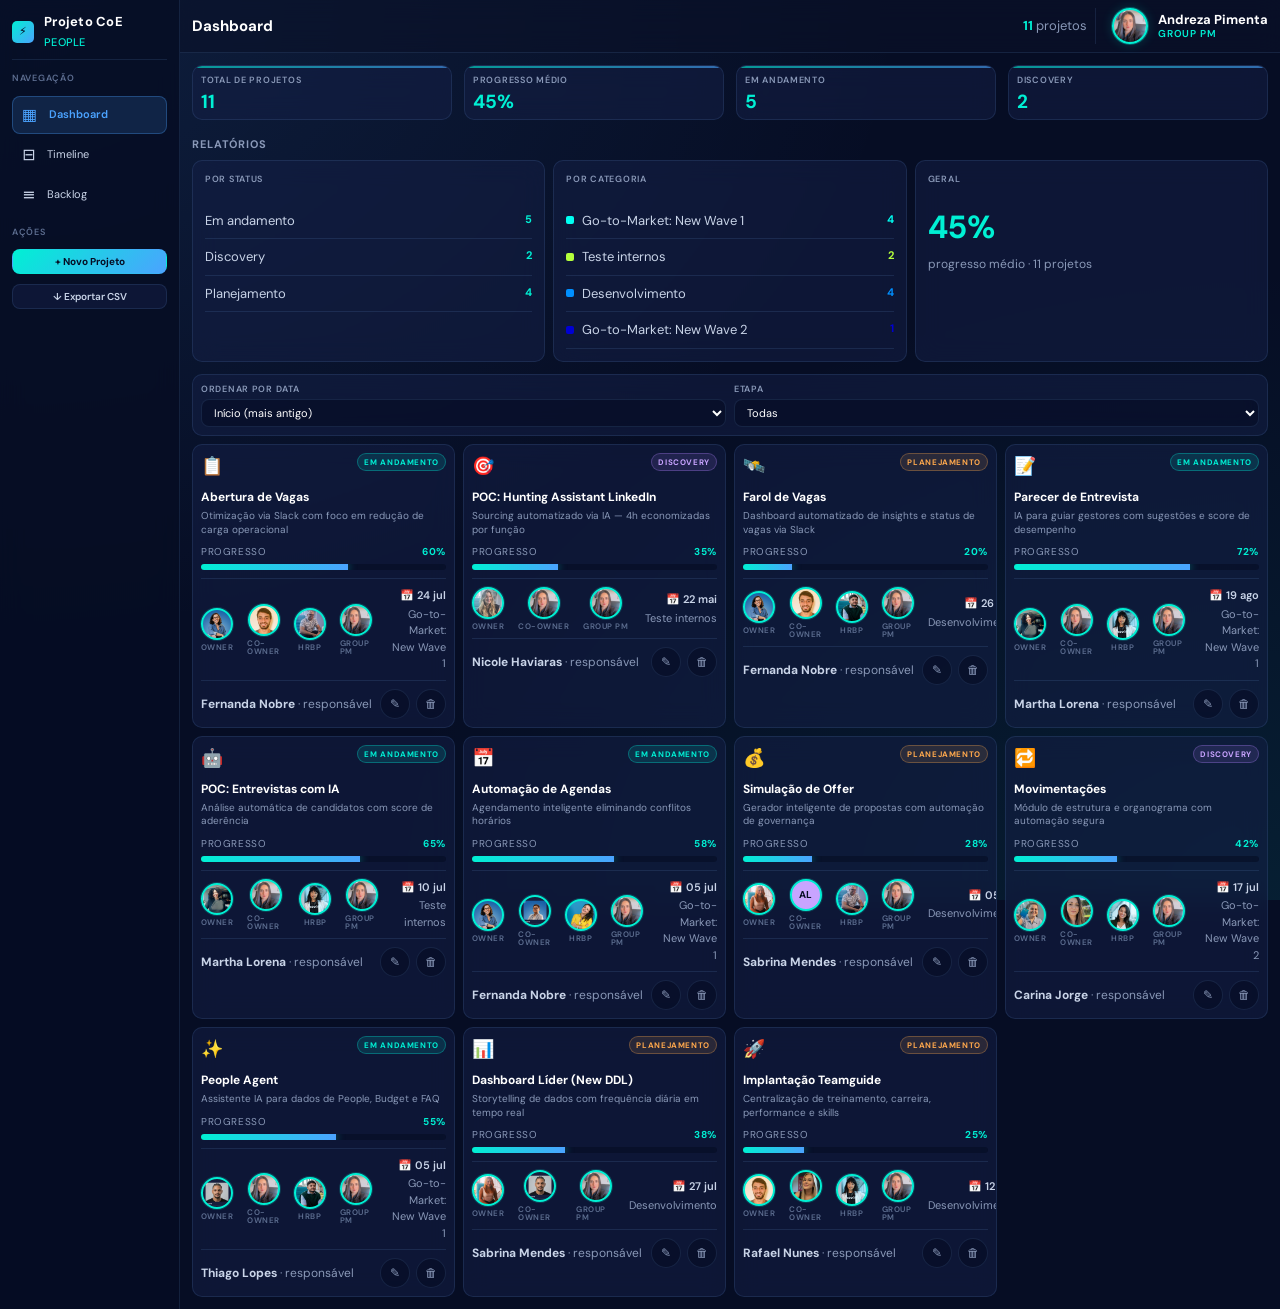
==== index.html @ 132a1202 "dados Atualização fotos" ====
<!doctype html>
<html lang="pt-BR">
<head>
<meta charset="utf-8" />
<meta name="viewport" content="width=device-width, initial-scale=1.0" />
<title>Projeto CoE People — Gestão de Projetos</title>
<style>
@import url('https://fonts.googleapis.com/css2?family=DM+Sans:wght@400;500;600;700&display=swap');

:root {
  --bg-deep: #060d24;
  --bg-1: #0a1129;
  --bg-2: #0e1738;
  --card-bg: rgba(20, 32, 70, 0.55);
  --card-bg-strong: rgba(28, 42, 84, 0.75);
  --card-border: rgba(120, 180, 255, 0.12);
  --card-border-hover: rgba(0, 240, 220, 0.4);
  --ink-1: #ffffff;
  --ink-2: #c9d4e8;
  --ink-3: #8a99b8;
  --ink-4: #5d6e90;
  --neon-cyan: #00f0d4;
  --neon-cyan-soft: rgba(0, 240, 220, 0.15);
  --neon-blue: #4ba3ff;
  --neon-blue-soft: rgba(75, 163, 255, 0.15);
  --neon-lime: #b4ff3c;
  --neon-pink: #ff5fa0;
  --neon-orange: #ffa94d;
  --space-4: 8px;
  --space-6: 12px;
  --space-8: 16px;
  --r-lg: 10px;
  --r-md: 8px;
}

* { box-sizing: border-box; }
html, body { margin: 0; padding: 0; height: 100%; }

body {
  font-family: 'DM Sans', system-ui, sans-serif;
  font-size: 11px;
  line-height: 1.5;
  color: var(--ink-1);
  background:
    radial-gradient(ellipse at top left, rgba(75, 163, 255, 0.12), transparent 50%),
    radial-gradient(ellipse at bottom right, rgba(0, 240, 220, 0.08), transparent 50%),
    var(--bg-deep);
  background-attachment: fixed;
  min-height: 100vh;
}

.layout {
  display: flex;
  min-height: 100vh;
}

/* ===== SIDEBAR ===== */
.sidebar {
  width: 180px;
  background: rgba(6, 13, 36, 0.85);
  backdrop-filter: blur(12px);
  border-right: 1px solid var(--card-border);
  padding: var(--space-6);
  flex-shrink: 0;
  display: flex;
  flex-direction: column;
  gap: var(--space-6);
}

.sidebar-logo {
  font-size: 13px;
  font-weight: 700;
  color: var(--ink-1);
  letter-spacing: 0.02em;
  padding-bottom: var(--space-4);
  border-bottom: 1px solid var(--card-border);
  display: flex;
  align-items: center;
  gap: 10px;
}

.sidebar-logo-icon {
  width: 22px;
  height: 22px;
  background: linear-gradient(135deg, var(--neon-cyan), var(--neon-blue));
  border-radius: 5px;
  display: flex;
  align-items: center;
  justify-content: center;
  font-size: 11px;
  color: var(--bg-deep);
}

.sidebar-section { display: flex; flex-direction: column; gap: 2px; }

.sidebar-title {
  font-size: 9px;
  font-weight: 600;
  text-transform: uppercase;
  color: var(--ink-4);
  margin-bottom: 8px;
  letter-spacing: 0.08em;
}

.sidebar-item {
  padding: 6px 9px;
  border-radius: var(--r-md);
  cursor: pointer;
  font-size: 11px;
  color: var(--ink-2);
  display: flex;
  align-items: center;
  gap: 12px;
  transition: all 0.2s ease;
  border: 1px solid transparent;
}

.sidebar-item:hover {
  background: var(--neon-blue-soft);
  color: var(--neon-blue);
}

.sidebar-item.active {
  background: var(--neon-blue-soft);
  color: var(--neon-blue);
  border-color: rgba(75, 163, 255, 0.3);
  font-weight: 600;
}

.sidebar-icon { font-size: 16px; }

/* ===== MAIN AREA ===== */
.main-area {
  flex: 1;
  display: flex;
  flex-direction: column;
  overflow: hidden;
  min-width: 0;
}

.header {
  padding: var(--space-4) var(--space-6);
  border-bottom: 1px solid var(--card-border);
  background: rgba(10, 17, 41, 0.6);
  backdrop-filter: blur(12px);
  display: flex;
  justify-content: space-between;
  align-items: center;
}

.header h1 {
  margin: 0;
  font-size: 15px;
  color: var(--ink-1);
  font-weight: 700;
}

.header-right {
  display: flex;
  align-items: center;
  gap: var(--space-4);
  color: var(--ink-3);
  font-size: 13px;
}

.content-area {
  flex: 1;
  overflow-y: auto;
  padding: var(--space-6);
}

/* ===== BUTTONS ===== */
.btn {
  padding: 5px 10px;
  border: 1px solid transparent;
  border-radius: var(--r-md);
  font-weight: 600;
  font-size: 10px;
  font-family: inherit;
  cursor: pointer;
  transition: all 0.2s ease;
  display: inline-flex;
  align-items: center;
  gap: 6px;
}

.btn-primary {
  background: linear-gradient(135deg, var(--neon-cyan), var(--neon-blue));
  color: var(--bg-deep);
  font-weight: 700;
}

.btn-primary:hover {
  box-shadow: 0 0 20px rgba(0, 240, 220, 0.4);
  transform: translateY(-1px);
}

.btn-secondary {
  background: var(--card-bg);
  color: var(--ink-2);
  border-color: var(--card-border);
}

.btn-secondary:hover {
  background: var(--card-bg-strong);
  color: var(--ink-1);
  border-color: var(--neon-cyan);
}

/* ===== CARDS ===== */
.card {
  background: var(--card-bg);
  border: 1px solid var(--card-border);
  border-radius: var(--r-lg);
  padding: var(--space-6);
  backdrop-filter: blur(12px);
  transition: all 0.2s ease;
}

.card:hover {
  border-color: var(--card-border-hover);
  background: var(--card-bg-strong);
}

/* ===== STATS ===== */
.stats {
  display: grid;
  grid-template-columns: repeat(auto-fit, minmax(200px, 1fr));
  gap: var(--space-6);
  margin-bottom: var(--space-8);
}

.stat-card {
  background: var(--card-bg);
  border: 1px solid var(--card-border);
  border-radius: var(--r-lg);
  padding: var(--space-4);
  backdrop-filter: blur(12px);
  position: relative;
  overflow: hidden;
}

.stat-card::before {
  content: '';
  position: absolute;
  top: 0; left: 0; right: 0;
  height: 2px;
  background: linear-gradient(90deg, var(--neon-cyan), var(--neon-blue));
  opacity: 0.6;
}

.stat-label {
  font-size: 9px;
  color: var(--ink-3);
  margin-bottom: 4px;
  text-transform: uppercase;
  letter-spacing: 0.08em;
  font-weight: 600;
}

.stat-value {
  font-size: 19px;
  font-weight: 700;
  color: var(--neon-cyan);
  line-height: 1;
}

/* ===== FILTERS ===== */
.filters {
  display: grid;
  grid-template-columns: 1fr 1fr;
  gap: var(--space-4);
  margin-bottom: var(--space-4);
  background: var(--card-bg);
  border: 1px solid var(--card-border);
  border-radius: var(--r-lg);
  padding: var(--space-4);
  backdrop-filter: blur(12px);
}

.filter-group label {
  display: block;
  font-size: 9px;
  font-weight: 600;
  color: var(--ink-3);
  margin-bottom: 3px;
  text-transform: uppercase;
  letter-spacing: 0.08em;
}

.filter-group input,
.filter-group select {
  width: 100%;
  padding: 5px 8px;
  background: rgba(6, 13, 36, 0.6);
  border: 1px solid var(--card-border);
  border-radius: var(--r-md);
  font-size: 11px;
  font-family: inherit;
  color: var(--ink-1);
}

.filter-group input::placeholder { color: var(--ink-4); }

.filter-group input:focus,
.filter-group select:focus {
  outline: none;
  border-color: var(--neon-cyan);
  box-shadow: 0 0 0 3px rgba(0, 240, 220, 0.15);
}

.filter-group select option { background: var(--bg-1); color: var(--ink-1); }

/* ===== PROJECTS GRID ===== */
.projects-container {
  display: grid;
  grid-template-columns: repeat(auto-fill, minmax(240px, 1fr));
  gap: var(--space-4);
}

.project-card {
  background: var(--card-bg);
  border: 1px solid var(--card-border);
  border-radius: var(--r-lg);
  padding: var(--space-4);
  backdrop-filter: blur(12px);
  transition: all 0.2s ease;
  cursor: pointer;
  position: relative;
  overflow: hidden;
}

.project-card:hover {
  border-color: var(--card-border-hover);
  background: var(--card-bg-strong);
  transform: translateY(-2px);
  box-shadow: 0 12px 32px rgba(0, 240, 220, 0.12);
}

.project-header {
  display: flex;
  justify-content: space-between;
  align-items: flex-start;
  margin-bottom: var(--space-4);
}

.project-icon { font-size: 18px; }

.project-status {
  display: inline-block;
  padding: 2px 6px;
  border-radius: 999px;
  font-size: 8px;
  font-weight: 700;
  text-transform: uppercase;
  letter-spacing: 0.08em;
  border: 1px solid transparent;
}

.project-status.progress { background: rgba(0, 240, 220, 0.12); color: var(--neon-cyan); border-color: rgba(0, 240, 220, 0.3); }
.project-status.discovery { background: rgba(180, 130, 255, 0.12); color: #c8a4ff; border-color: rgba(180, 130, 255, 0.3); }
.project-status.planning { background: rgba(255, 169, 77, 0.12); color: var(--neon-orange); border-color: rgba(255, 169, 77, 0.3); }

.project-title {
  font-size: 12px;
  font-weight: 700;
  color: var(--ink-1);
  margin: 0 0 3px 0;
}

.project-subtitle {
  font-size: 10px;
  color: var(--ink-3);
  margin: 0 0 var(--space-4) 0;
  line-height: 1.35;
}

.progress-section { margin: var(--space-4) 0; }

.progress-header {
  display: flex;
  justify-content: space-between;
  font-size: 10px;
  margin-bottom: 5px;
  color: var(--ink-3);
  text-transform: uppercase;
  letter-spacing: 0.06em;
}

.progress-header strong { color: var(--neon-cyan); font-weight: 700; }

.progress-bar {
  height: 6px;
  background: rgba(6, 13, 36, 0.6);
  border-radius: 3px;
  overflow: hidden;
}

.progress-fill {
  height: 100%;
  background: linear-gradient(90deg, var(--neon-cyan), var(--neon-blue));
  transition: width 0.3s ease;
  box-shadow: 0 0 8px rgba(0, 240, 220, 0.5);
}

.project-footer {
  display: flex;
  justify-content: space-between;
  align-items: center;
  padding-top: var(--space-4);
  border-top: 1px solid var(--card-border);
  margin-top: var(--space-4);
}

.project-owner { display: flex; align-items: center; gap: 10px; }

.avatar {
  width: 36px;
  height: 36px;
  border-radius: 50%;
  display: flex;
  align-items: center;
  justify-content: center;
  font-size: 11px;
  font-weight: 700;
  color: white;
  border: 2px solid rgba(255, 255, 255, 0.15);
  flex-shrink: 0;
}
.avatar-photo {
  border: 2px solid var(--neon-cyan);
  box-shadow: 0 0 0 1px rgba(0, 240, 220, 0.3), 0 0 12px rgba(0, 240, 220, 0.2);
}

.owner-info { font-size: 12px; }
.owner-name { font-weight: 600; color: var(--ink-2); }
.owner-due { font-size: 11px; color: var(--ink-4); margin-top: 1px; }

.project-actions { display: flex; gap: 6px; }

.action-btn {
  width: 30px; height: 30px;
  border: 1px solid var(--card-border);
  border-radius: 50%;
  background: rgba(6, 13, 36, 0.6);
  color: var(--ink-3);
  cursor: pointer;
  font-size: 12px;
  transition: all 0.2s ease;
  display: inline-flex;
  align-items: center;
  justify-content: center;
}

.action-btn:hover {
  border-color: var(--neon-cyan);
  color: var(--neon-cyan);
}

/* ===== MODAL ===== */
.modal {
  display: none;
  position: fixed;
  inset: 0;
  background: rgba(0, 0, 0, 0.7);
  backdrop-filter: blur(4px);
  z-index: 1000;
  align-items: center;
  justify-content: center;
}

.modal.active { display: flex; }

.modal-content {
  background: var(--bg-1);
  border: 1px solid var(--card-border);
  border-radius: var(--r-lg);
  padding: var(--space-8);
  max-width: 500px;
  width: 90%;
  max-height: 80vh;
  overflow-y: auto;
  position: relative;
  box-shadow: 0 30px 60px rgba(0, 0, 0, 0.6), 0 0 0 1px rgba(0, 240, 220, 0.1);
}

.modal-header {
  font-size: 20px;
  font-weight: 700;
  margin-bottom: var(--space-6);
  color: var(--ink-1);
}

.modal-close {
  position: absolute;
  top: var(--space-6);
  right: var(--space-6);
  width: 32px; height: 32px;
  border: 1px solid var(--card-border);
  background: rgba(6, 13, 36, 0.6);
  color: var(--ink-3);
  border-radius: 50%;
  cursor: pointer;
  font-size: 14px;
}

.modal-close:hover { color: var(--neon-cyan); border-color: var(--neon-cyan); }

.form-group { margin-bottom: var(--space-4); }

.form-group label {
  display: block;
  font-size: 11px;
  font-weight: 600;
  color: var(--ink-3);
  margin-bottom: 6px;
  text-transform: uppercase;
  letter-spacing: 0.08em;
}

.form-group input,
.form-group textarea,
.form-group select {
  width: 100%;
  padding: 10px 12px;
  background: rgba(6, 13, 36, 0.6);
  border: 1px solid var(--card-border);
  border-radius: var(--r-md);
  font-size: 14px;
  font-family: inherit;
  color: var(--ink-1);
}

.form-group textarea { resize: vertical; min-height: 90px; }
.form-group select option { background: var(--bg-1); }

.modal-footer {
  display: flex;
  gap: var(--space-4);
  margin-top: var(--space-6);
  justify-content: flex-end;
}

/* ===== BACKLOG ===== */
.backlog-list {
  background: var(--card-bg);
  border: 1px solid var(--card-border);
  border-radius: var(--r-lg);
  backdrop-filter: blur(12px);
  overflow: hidden;
}

.backlog-row {
  display: grid;
  grid-template-columns: 1fr 120px;
  gap: var(--space-4);
  align-items: center;
  padding: var(--space-4) var(--space-6);
  border-bottom: 1px solid var(--card-border);
  transition: background 0.2s ease;
}

.backlog-row:last-child { border-bottom: none; }
.backlog-row:hover { background: rgba(75, 163, 255, 0.06); }

.backlog-title { font-weight: 600; color: var(--ink-1); margin-bottom: 2px; }
.backlog-project { font-size: 12px; color: var(--ink-3); }

.priority-badge {
  padding: 4px 10px;
  border-radius: 999px;
  font-size: 10px;
  font-weight: 700;
  text-transform: uppercase;
  letter-spacing: 0.06em;
  text-align: center;
  border: 1px solid transparent;
}

.priority-high { background: rgba(255, 95, 160, 0.12); color: var(--neon-pink); border-color: rgba(255, 95, 160, 0.3); }
.priority-medium { background: rgba(255, 169, 77, 0.12); color: var(--neon-orange); border-color: rgba(255, 169, 77, 0.3); }
.priority-low { background: rgba(140, 160, 200, 0.12); color: var(--ink-3); border-color: rgba(140, 160, 200, 0.3); }

/* ===== TIMELINE ===== */
.timeline-container {
  background: var(--card-bg);
  border: 1px solid var(--card-border);
  border-radius: var(--r-lg);
  padding: var(--space-8) var(--space-6);
  backdrop-filter: blur(12px);
  overflow-x: auto;
}

@media (max-width: 1024px) {
  .sidebar { width: 220px; }
  .filters { grid-template-columns: 1fr; }
}

/* Scrollbar */
::-webkit-scrollbar { width: 10px; height: 10px; }
::-webkit-scrollbar-track { background: var(--bg-deep); }
::-webkit-scrollbar-thumb { background: var(--card-border); border-radius: 6px; }
::-webkit-scrollbar-thumb:hover { background: rgba(0, 240, 220, 0.3); }
</style>
</head>
<body>
<div class="layout">
  <!-- SIDEBAR -->
  <div class="sidebar">
    <div class="sidebar-logo">
      <div class="sidebar-logo-icon">⚡</div>
      <div>Projeto CoE<br><span style="font-size: 11px; color: var(--neon-cyan); font-weight: 500;">PEOPLE</span></div>
    </div>

    <div class="sidebar-section">
      <div class="sidebar-title">Navegação</div>
      <div class="sidebar-item active" data-tab="projetos"><span class="sidebar-icon">▦</span> Dashboard</div>
      <div class="sidebar-item" data-tab="timeline"><span class="sidebar-icon">⊟</span> Timeline</div>
      <div class="sidebar-item" data-tab="backlog"><span class="sidebar-icon">≡</span> Backlog</div>
    </div>

    <div class="sidebar-section">
      <div class="sidebar-title">Ações</div>
      <button class="btn btn-primary" style="width: 100%; justify-content: center; margin-bottom: 8px;" onclick="openNewProjectModal()">+ Novo Projeto</button>
      <button class="btn btn-secondary" style="width: 100%; justify-content: center;" onclick="exportCSV()">↓ Exportar CSV</button>
    </div>
  </div>

  <!-- MAIN -->
  <div class="main-area">
    <div class="header">
      <h1 id="page-title">Dashboard</h1>
      <div class="header-right">
        <span><strong id="project-count" style="color: var(--neon-cyan);">0</strong> projetos</span>
        <div style="display: flex; align-items: center; gap: 10px; padding-left: 16px; border-left: 1px solid var(--card-border);">
          <div class="avatar avatar-photo" style="background-image: url('assets/team/andreza_pimenta.png'); background-size: cover; background-position: center;" title="Andreza Pimenta"></div>
          <div style="line-height: 1.2;">
            <div style="font-size: 13px; font-weight: 700; color: var(--ink-1);">Andreza Pimenta</div>
            <div style="font-size: 10px; color: var(--neon-cyan); text-transform: uppercase; letter-spacing: 0.08em; font-weight: 600;">Group PM</div>
          </div>
        </div>
      </div>
    </div>

    <div class="content-area">
      <!-- DASHBOARD -->
      <div id="tab-projetos" class="tab-content">
        <div class="stats" id="stats-container"></div>

        <div style="margin-bottom: var(--space-6);">
          <div style="font-size: 11px; color: var(--ink-3); text-transform: uppercase; letter-spacing: 0.08em; font-weight: 700; margin-bottom: 8px;">Relatórios</div>
          <div id="reports-grid" style="display: grid; grid-template-columns: repeat(auto-fit, minmax(220px, 1fr)); gap: var(--space-4);"></div>
        </div>

        <div class="filters">
          <div class="filter-group">
            <label>Ordenar por data</label>
            <select id="filter-date">
              <option value="start-asc">Início (mais antigo)</option>
              <option value="start-desc">Início (mais recente)</option>
              <option value="end-asc">Fim (mais antigo)</option>
              <option value="end-desc">Fim (mais recente)</option>
            </select>
          </div>
          <div class="filter-group">
            <label>Etapa</label>
            <select id="filter-status">
              <option value="">Todas</option>
              <option value="Desenvolvimento">Desenvolvimento</option>
              <option value="Teste internos">Teste internos</option>
              <option value="Go-to-Market: New Wave 1">Go-to-Market: New Wave 1</option>
              <option value="Go-to-Market: New Wave 2">Go-to-Market: New Wave 2</option>
            </select>
          </div>
        </div>

        <div class="projects-container" id="projects-grid"></div>
      </div>

      <!-- TIMELINE -->
      <div id="tab-timeline" class="tab-content" style="display: none;">
        <div style="display: flex; gap: var(--space-4); margin-bottom: var(--space-4); flex-wrap: wrap; align-items: end;">
          <div class="filter-group" style="min-width: 200px;">
            <label>Etapa</label>
            <select id="timeline-filter-stage">
              <option value="">Todas</option>
              <option value="Desenvolvimento">Desenvolvimento</option>
              <option value="Teste internos">Teste internos</option>
              <option value="Go-to-Market: New Wave 1">Go-to-Market: New Wave 1</option>
              <option value="Go-to-Market: New Wave 2">Go-to-Market: New Wave 2</option>
            </select>
          </div>
        </div>
        <div class="timeline-container">
          <div id="timeline-container-inner" style="min-width: 570px;"></div>
        </div>
      </div>

      <!-- BACKLOG -->
      <div id="tab-backlog" class="tab-content" style="display: none;">
        <div class="backlog-list" id="backlog-list"></div>
      </div>

      <!-- RELATÓRIOS removido — integrado ao Dashboard -->
    </div>
  </div>
</div>

<!-- MODAL -->
<div class="modal" id="project-modal">
  <div class="modal-content">
    <button class="modal-close" onclick="closeModal()">✕</button>
    <div class="modal-header" id="modal-title">Novo Projeto</div>
    <form id="project-form">
      <div class="form-group"><label>Nome</label><input type="text" id="form-name" required></div>
      <div class="form-group"><label>Descrição</label><textarea id="form-sub" required></textarea></div>
      <div class="form-group"><label>Status</label>
        <select id="form-status" required>
          <option value="progress">Em andamento</option>
          <option value="discovery">Discovery</option>
          <option value="planning">Planejamento</option>
        </select>
      </div>
      <div class="form-group"><label>Etapa</label>
        <select id="form-category" required>
          <option value="Desenvolvimento">Desenvolvimento</option>
          <option value="Teste internos">Teste internos</option>
          <option value="Go-to-Market: New Wave 1">Go-to-Market: New Wave 1</option>
          <option value="Go-to-Market: New Wave 2">Go-to-Market: New Wave 2</option>
        </select>
      </div>
      <div class="form-group"><label>Progresso (%)</label><input type="number" id="form-progress" min="0" max="100" value="0" required></div>
      <div class="form-group"><label>Owner</label><select id="form-owner" required></select></div>
      <div class="form-group"><label>Prazo</label><input type="text" id="form-due" placeholder="ex: 12 jun" required></div>
      <div class="modal-footer">
        <button type="button" class="btn btn-secondary" onclick="closeModal()">Cancelar</button>
        <button type="submit" class="btn btn-primary">Salvar</button>
      </div>
    </form>
  </div>
</div>

<script>
const TEAM = {
  fn: { id:'fn', name:'Fernanda Nobre',      initials:'FN', color:'#4ba3ff', photo:'assets/team/fernanda_nobre.png' },
  ml: { id:'ml', name:'Martha Lorena',       initials:'ML', color:'#00f0d4', photo:'assets/team/martha_lorena.png' },
  nh: { id:'nh', name:'Nicole Haviaras',     initials:'NH', color:'#b4ff3c', photo:'assets/team/nicole_haviaras.png' },
  sm: { id:'sm', name:'Sabrina Mendes',      initials:'SM', color:'#c8a4ff', photo:'assets/team/sabrina_mendes.png' },
  cj: { id:'cj', name:'Carina Jorge',        initials:'CJ', color:'#ffa94d', photo:'assets/team/carina_jorge.png' },
  tl: { id:'tl', name:'Thiago Lopes',        initials:'TL', color:'#5fffb0', photo:'assets/team/thiago_lopes.png' },
  rn: { id:'rn', name:'Rafael Nunes',        initials:'RN', color:'#ff5fa0', photo:'assets/team/rafael_nunes.png' },
  ap: { id:'ap', name:'Andreza Pimenta',     initials:'AP', color:'#00f0d4', photo:'assets/team/andreza_pimenta.png' },
};

// Stakeholders sem foto (Co-Owners e HRBPs externos ao Core team)
const EXTRAS = {
  mh:  { id:'mh',  name:'Matheus Rocha',         initials:'MR', color:'#5fa8ff', photo:'assets/team/matheus_rocha.png' },
  ak:  { id:'ak',  name:'Amanda Komuta',         initials:'AK', color:'#ff5fa0', photo:'assets/team/amanda_komuta.png' },
  apc: { id:'apc', name:'Amanda Pimentel',       initials:'AP', color:'#ffa94d', photo:'assets/team/amanda_pimentel.png' },
  alo: { id:'alo', name:'Andressa Lopes',        initials:'AL', color:'#c8a4ff' },
  pja: { id:'pja', name:'Paula Jannini',         initials:'PJ', color:'#ff5fa0', photo:'assets/team/paula_jannini.png' },
  cpc: { id:'cpc', name:'Camila Pereira',        initials:'CP', color:'#5fffb0', photo:'assets/team/camila_pereira.png' },
  gz:  { id:'gz',  name:'Gustavo Zaluski',       initials:'GZ', color:'#b4ff3c', photo:'assets/team/gustavo_zaluski.png' },
  cea: { id:'cea', name:'Camila Erika',          initials:'CE', color:'#00f0d4' },
  lm:  { id:'lm',  name:'Ligia Mayumi',          initials:'LM', color:'#c8a4ff', photo:'assets/team/ligia_mayumi.png' },
  gg:  { id:'gg',  name:'Gabriela Gonçales',    initials:'GG', color:'#ffa94d', photo:'assets/team/gabriela_goncales.png' },
};

let PROJECTS = [
  { id:'p1', name:'Abertura de Vagas', sub:'Otimização via Slack com foco em redução de carga operacional', icon:'📋', iface:'assets/interfaces/slack.png', status:'progress', progress: 60, owner: TEAM.fn, coOwner: TEAM.rn, hrbp: EXTRAS.mh, due: '24 jul', startStr: '12 jun', endStr: '24 jul', start: 2.4, end: 3.8, category:'Go-to-Market: New Wave 1' },
  { id:'p2', name:'POC: Hunting Assistant LinkedIn', sub:'Sourcing automatizado via IA — 4h economizadas por função', icon:'🎯', iface:'assets/interfaces/linkedin.png', status:'discovery', progress: 35, owner: TEAM.nh, coOwner: TEAM.ap, hrbp: null, due: '22 mai', startStr: '10 abr', endStr: '22 mai', start: 0.33, end: 1.73, category:'Teste internos' },
  { id:'p3', name:'Farol de Vagas', sub:'Dashboard automatizado de insights e status de vagas via Slack', icon:'🛰️', iface:'assets/interfaces/people_platform.png', status:'planning', progress: 20, owner: TEAM.fn, coOwner: TEAM.rn, hrbp: EXTRAS.gz, due: '26 ago', startStr: '15 jul', endStr: '26 ago', start: 3.5, end: 4.87, category:'Desenvolvimento' },
  { id:'p4', name:'Parecer de Entrevista', sub:'IA para guiar gestores com sugestões e score de desempenho', icon:'📝', iface:'assets/interfaces/slack.png', status:'progress', progress: 72, owner: TEAM.ml, coOwner: TEAM.ap, hrbp: EXTRAS.lm, due: '19 ago', startStr: '12 jun', endStr: '19 ago', start: 2.4, end: 4.63, category:'Go-to-Market: New Wave 1' },
  { id:'p5', name:'POC: Entrevistas com IA', sub:'Análise automática de candidatos com score de aderência', icon:'🤖', iface:'assets/interfaces/lever.png', status:'progress', progress: 65, owner: TEAM.ml, coOwner: TEAM.ap, hrbp: EXTRAS.lm, due: '10 jul', startStr: '29 mai', endStr: '10 jul', start: 1.97, end: 3.33, category:'Teste internos' },
  { id:'p6', name:'Automação de Agendas', sub:'Agendamento inteligente eliminando conflitos horários', icon:'📅', iface:'assets/interfaces/google_calendar.png', status:'progress', progress: 58, owner: TEAM.fn, coOwner: EXTRAS.ak, hrbp: EXTRAS.apc, due: '05 jul', startStr: '26 mai', endStr: '05 jul', start: 1.87, end: 3.17, category:'Go-to-Market: New Wave 1' },
  { id:'p7', name:'Simulação de Offer', sub:'Gerador inteligente de propostas com automação de governança', icon:'💰', iface:'assets/interfaces/people_platform.png', status:'planning', progress: 28, owner: TEAM.sm, coOwner: EXTRAS.alo, hrbp: EXTRAS.mh, due: '05 jul', startStr: '26 mai', endStr: '05 jul', start: 1.87, end: 3.17, category:'Desenvolvimento' },
  { id:'p8', name:'Movimentações', sub:'Módulo de estrutura e organograma com automação segura', icon:'🔁', iface:'assets/interfaces/people_platform.png', status:'discovery', progress: 42, owner: TEAM.cj, coOwner: EXTRAS.pja, hrbp: EXTRAS.cpc, due: '17 jul', startStr: '05 jun', endStr: '17 jul', start: 2.17, end: 3.57, category:'Go-to-Market: New Wave 2' },
  { id:'p9', name:'People Agent', sub:'Assistente IA para dados de People, Budget e FAQ', icon:'✨', iface:'assets/interfaces/people_platform.png', status:'progress', progress: 55, owner: TEAM.tl, coOwner: TEAM.ap, hrbp: EXTRAS.gz, due: '05 jul', startStr: '26 mai', endStr: '05 jul', start: 1.87, end: 3.17, category:'Go-to-Market: New Wave 1' },
  { id:'p10', name:'Dashboard Líder (New DDL)', sub:'Storytelling de dados com frequência diária em tempo real', icon:'📊', iface:'assets/interfaces/people_platform.png', status:'planning', progress: 38, owner: TEAM.sm, coOwner: TEAM.tl, hrbp: null, due: '27 jul', startStr: '15 jun', endStr: '27 jul', start: 2.5, end: 3.9, category:'Desenvolvimento' },
  { id:'p11', name:'Implantação Teamguide', sub:'Centralização de treinamento, carreira, performance e skills', icon:'🚀', iface:'assets/interfaces/people_platform.png', status:'planning', progress: 25, owner: TEAM.rn, coOwner: EXTRAS.gg, hrbp: EXTRAS.lm, due: '12 set', startStr: '01 ago', endStr: '12 set', start: 4.03, end: 5.4, category:'Desenvolvimento' },
];

const STATUS_LABEL = { progress: 'Em andamento', discovery: 'Discovery', planning: 'Planejamento' };
const CATEGORY_COLORS = {
  'Desenvolvimento':         '#008fff',
  'Teste internos':          '#b4ff3c',
  'Go-to-Market: New Wave 1':'#00fff2',
  'Go-to-Market: New Wave 2':'#0000d3',
};

const CATEGORY_TEXT = {
  'Desenvolvimento':         '#171e3d',
  'Teste internos':          '#171e3d',
  'Go-to-Market: New Wave 1':'#171e3d',
  'Go-to-Market: New Wave 2':'#ffffff',
};

let editingId = null;

// Helper: renderiza um avatar de pessoa (com foto se tiver, ou iniciais)
function personAvatar(person, size = 28, label = '') {
  if (!person) return '';
  const photoStyle = person.photo
    ? `background-image: url('${person.photo}'); background-size: cover; background-position: center;`
    : `background: ${person.color}; color: var(--bg-deep); display: flex; align-items: center; justify-content: center; font-size: ${Math.round(size * 0.32)}px; font-weight: 700;`;
  const initials = person.photo ? '' : person.initials;
  return `
    <div style="display: flex; flex-direction: column; align-items: center; gap: 3px;" title="${person.name}${label ? ' · ' + label : ''}">
      <div style="width: ${size}px; height: ${size}px; border-radius: 50%; ${photoStyle} border: 2px solid var(--neon-cyan); box-shadow: 0 0 0 1px rgba(0, 240, 220, 0.2);">${initials}</div>
      ${label ? `<div style="font-size: 8px; color: var(--ink-4); text-transform: uppercase; letter-spacing: 0.06em; font-weight: 600; line-height: 1;">${label}</div>` : ''}
    </div>
  `;
}

function renderProjects(filtered = PROJECTS) {
  document.getElementById('project-count').textContent = filtered.length;
  const grid = document.getElementById('projects-grid');
  grid.innerHTML = filtered.map(p => `
    <div class="project-card">
      <div class="project-header">
        <div class="project-icon">${p.icon}</div>
        <div class="project-status ${p.status}">${STATUS_LABEL[p.status]}</div>
      </div>
      <h3 class="project-title">${p.name}</h3>
      <p class="project-subtitle">${p.sub}</p>
      <div class="progress-section">
        <div class="progress-header"><span>Progresso</span><strong>${p.progress}%</strong></div>
        <div class="progress-bar"><div class="progress-fill" style="width: ${p.progress}%"></div></div>
      </div>

      <div style="display: flex; gap: 14px; align-items: center; padding: var(--space-4) 0; border-top: 1px solid var(--card-border); border-bottom: 1px solid var(--card-border); margin-top: var(--space-4);">
        ${personAvatar(p.owner, 32, 'Owner')}
        ${p.coOwner ? personAvatar(p.coOwner, 32, 'Co-Owner') : ''}
        ${p.hrbp ? personAvatar(p.hrbp, 32, 'HRBP') : ''}
        ${personAvatar(TEAM.ap, 32, 'Group PM')}
        <div style="margin-left: auto; text-align: right; font-size: 11px; color: var(--ink-3);">
          <div style="font-weight: 600; color: var(--ink-2);">📅 ${p.due}</div>
          <div style="margin-top: 2px;">${p.category}</div>
        </div>
      </div>

      <div style="display: flex; justify-content: space-between; align-items: center; margin-top: var(--space-4);">
        <div style="font-size: 12px; color: var(--ink-3);"><strong style="color: var(--ink-2);">${p.owner.name}</strong> · responsável</div>
        <div class="project-actions">
          <button class="action-btn" onclick="openEditModal('${p.id}')" title="Editar">✎</button>
          <button class="action-btn" onclick="deleteProject('${p.id}')" title="Deletar">🗑</button>
        </div>
      </div>
    </div>
  `).join('');
}

function renderStats() {
  const statusCounts = {};
  PROJECTS.forEach(p => { statusCounts[p.status] = (statusCounts[p.status] || 0) + 1; });
  const avg = Math.round(PROJECTS.reduce((sum, p) => sum + p.progress, 0) / PROJECTS.length);
  document.getElementById('stats-container').innerHTML = `
    <div class="stat-card"><div class="stat-label">Total de Projetos</div><div class="stat-value">${PROJECTS.length}</div></div>
    <div class="stat-card"><div class="stat-label">Progresso Médio</div><div class="stat-value">${avg}%</div></div>
    <div class="stat-card"><div class="stat-label">Em Andamento</div><div class="stat-value">${statusCounts.progress || 0}</div></div>
    <div class="stat-card"><div class="stat-label">Discovery</div><div class="stat-value">${statusCounts.discovery || 0}</div></div>
  `;
}

function dueToPos(due) {
  if (!due) return 0;
  const months = { abr: 0, mai: 1, jun: 2, jul: 3, ago: 4, set: 5, out: 6 };
  const [day, monthStr] = due.toLowerCase().split(' ');
  const month = months[monthStr] ?? 0;
  return month + (parseInt(day) || 1) / 30;
}

function renderTimeline(filtered = PROJECTS) {
  const container = document.getElementById('timeline-container-inner');
  const TOTAL_MONTHS = 6;
  const MONTH_WIDTH = 75;
  const TIMELINE_WIDTH = TOTAL_MONTHS * MONTH_WIDTH;
  const LABEL_WIDTH = 220;
  const MONTHS = ['Abr', 'Mai', 'Jun', 'Jul', 'Ago', 'Set'];
  const TODAY_POS = 1.87;

  const QUARTERS = [
    { label: 'Q2', start: 0, end: 3, color: 'linear-gradient(90deg, #008fff, #00fff2)' },
    { label: 'Q3', start: 3, end: 6, color: 'linear-gradient(90deg, #00fff2, #b4ff3c)' },
  ];

  // Sort by start date
  const sorted = [...filtered].sort((a, b) => a.start - b.start);

  let html = `<div style="position: relative;">`;

  // Legend at TOP
  html += `<div style="display: flex; gap: 12px; margin-bottom: 10px; padding: 8px 10px; background: rgba(6, 13, 36, 0.4); border: 1px solid var(--card-border); border-radius: 6px; flex-wrap: wrap;">
    <div style="font-size: 9px; color: var(--ink-3); text-transform: uppercase; letter-spacing: 0.08em; font-weight: 700; align-self: center;">Etapas:</div>`;
  Object.entries(CATEGORY_COLORS).forEach(([cat, color]) => {
    html += `<div style="display: flex; align-items: center; gap: 5px; font-size: 9px; color: var(--ink-2); font-weight: 600;">
      <div style="width: 12px; height: 12px; background: ${color}; border-radius: 2px;"></div>${cat}
    </div>`;
  });
  html += `</div>`;

  // Quarters bar
  html += `<div style="display: flex; align-items: center; margin-bottom: 2px;">
    <div style="width: ${LABEL_WIDTH}px;"></div>
    <div style="display: flex; width: ${TIMELINE_WIDTH}px; height: 18px; border-radius: 4px; overflow: hidden;">`;
  QUARTERS.forEach(q => {
    const width = (q.end - q.start) * MONTH_WIDTH;
    html += `<div style="width: ${width}px; background: ${q.color}; display: flex; align-items: center; justify-content: center; color: #171e3d; font-weight: 700; font-size: 9px;">${q.label}</div>`;
  });
  html += `</div></div>`;

  // Month labels
  html += `<div style="display: flex; align-items: center; margin-bottom: 8px;">
    <div style="width: ${LABEL_WIDTH}px;"></div>
    <div style="display: flex; width: ${TIMELINE_WIDTH}px;">`;
  MONTHS.forEach(month => {
    html += `<div style="width: ${MONTH_WIDTH}px; text-align: center; font-size: 8px; color: var(--ink-3); font-weight: 600; padding: 1px 0;">${month}</div>`;
  });
  html += `</div></div>`;

  // Today line
  const todayLeft = LABEL_WIDTH + TODAY_POS * MONTH_WIDTH;
  html += `
    <div style="position: absolute; left: ${todayLeft}px; top: 0; bottom: 0; width: 1.5px; background: #00fff2; z-index: 5; box-shadow: 0 0 8px rgba(0,255,242,0.6);">
      <div style="position: absolute; top: 24px; left: 50%; transform: translateX(-50%); background: #00fff2; color: #171e3d; padding: 1px 5px; border-radius: 2px; font-size: 8px; font-weight: 700; white-space: nowrap;">Hoje</div>
    </div>
  `;

  // All projects (no grouping)
  sorted.forEach(p => {
    const catColor = CATEGORY_COLORS[p.category];
    const textColor = CATEGORY_TEXT[p.category] || '#171e3d';
    const left = p.start * MONTH_WIDTH;
    const width = Math.max((p.end - p.start) * MONTH_WIDTH, 80);

    const stack = [p.owner, p.coOwner, p.hrbp].filter(Boolean).map((person, i) => {
      const photoStyle = person.photo
        ? `background-image: url('${person.photo}'); background-size: cover; background-position: center;`
        : `background: ${person.color}; color: #171e3d; display: flex; align-items: center; justify-content: center; font-size: 6px; font-weight: 700;`;
      const initials = person.photo ? '' : person.initials;
      return `<div style="width: 16px; height: 16px; border-radius: 50%; ${photoStyle} border: 1.5px solid var(--bg-1); margin-left: ${i === 0 ? 0 : -5}px; flex-shrink: 0;" title="${person.name}">${initials}</div>`;
    }).join('');

    const chipBg = textColor === '#ffffff' ? 'rgba(255, 255, 255, 0.2)' : 'rgba(23, 30, 61, 0.25)';

    html += `
      <div style="display: flex; align-items: center; margin-bottom: 14px;">
        <div style="width: ${LABEL_WIDTH}px; padding-right: 8px; font-size: 10px; font-weight: 500; color: var(--ink-2); display: flex; align-items: center; gap: 6px;" title="${p.name}">
          <img src="${p.iface}" style="width: 22px; height: 22px; border-radius: 5px; flex-shrink: 0; object-fit: contain;" alt="" />
          <span>${p.name}</span>
        </div>
        <div style="position: relative; width: ${TIMELINE_WIDTH}px; height: 30px;">
          <div style="position: absolute; left: ${left}px; width: ${width}px; height: 22px; top: 0; background: ${catColor}; border-radius: 4px; display: flex; align-items: center; justify-content: space-between; padding: 0 6px 0 3px; color: ${textColor}; font-size: 9px; font-weight: 700; box-shadow: 0 1px 5px ${catColor}50; overflow: hidden;">
            <div style="display: flex; align-items: center; flex-shrink: 0;">${stack}</div>
            <span style="background: ${chipBg}; padding: 0 4px; border-radius: 2px; font-size: 8px; font-weight: 700; flex-shrink: 0;">${p.progress}%</span>
          </div>
          <div style="position: absolute; left: ${left}px; top: 23px; font-size: 7px; color: var(--ink-3); white-space: nowrap; font-weight: 500;">${p.startStr}</div>
          <div style="position: absolute; left: ${left + width}px; top: 23px; transform: translateX(-100%); font-size: 7px; color: var(--ink-3); white-space: nowrap; font-weight: 500;">${p.endStr}</div>
        </div>
      </div>
    `;
  });

  html += `</div>`;
  container.innerHTML = html;
}

let timelineStageFilter = '';
function applyTimelineFilters() {
  timelineStageFilter = document.getElementById('timeline-filter-stage').value;
  let filtered = PROJECTS.filter(p => !timelineStageFilter || p.category === timelineStageFilter);
  filtered.sort((a, b) => a.start - b.start);
  renderTimeline(filtered);
}
function sortTimeline() { applyTimelineFilters(); }

function renderBacklog() {
  const list = document.getElementById('backlog-list');
  const tasks = [
    { name:'Integração Greenhouse → Farol', project:'Farol de Vagas', priority:'high' },
    { name:'Pesquisa com candidatos', project:'Parecer de Entrevista', priority:'medium' },
    { name:'Especificar API de calendário', project:'Automação de Agendas', priority:'high' },
    { name:'Treinar modelo de scoring', project:'POC: Entrevistas com IA', priority:'medium' },
    { name:'Onboarding Teamguide · piloto', project:'Implantação Teamguide', priority:'low' },
    { name:'Validação de erros de empresa', project:'Movimentações', priority:'high' },
  ];
  list.innerHTML = tasks.map(t => `
    <div class="backlog-row">
      <div>
        <div class="backlog-title">${t.name}</div>
        <div class="backlog-project">${t.project}</div>
      </div>
      <span class="priority-badge priority-${t.priority}">${t.priority}</span>
    </div>
  `).join('');
}

function renderReports() {
  const statusCounts = {};
  PROJECTS.forEach(p => { statusCounts[p.status] = (statusCounts[p.status] || 0) + 1; });
  const categoryCounts = {};
  PROJECTS.forEach(p => { categoryCounts[p.category] = (categoryCounts[p.category] || 0) + 1; });

  document.getElementById('reports-grid').innerHTML = `
    <div class="card">
      <div class="stat-label" style="margin-bottom: 16px;">Por Status</div>
      ${Object.entries(statusCounts).map(([status, count]) => `
        <div style="display: flex; justify-content: space-between; padding: 8px 0; border-bottom: 1px solid var(--card-border);">
          <span style="color: var(--ink-2); font-size: 13px;">${STATUS_LABEL[status]}</span>
          <span style="font-weight: 700; color: var(--neon-cyan);">${count}</span>
        </div>
      `).join('')}
    </div>
    <div class="card">
      <div class="stat-label" style="margin-bottom: 16px;">Por Categoria</div>
      ${Object.entries(categoryCounts).map(([cat, count]) => `
        <div style="display: flex; justify-content: space-between; padding: 8px 0; border-bottom: 1px solid var(--card-border);">
          <span style="display: flex; align-items: center; gap: 8px; color: var(--ink-2); font-size: 13px;">
            <div style="width: 8px; height: 8px; background: ${CATEGORY_COLORS[cat]}; border-radius: 2px;"></div>${cat}
          </span>
          <span style="font-weight: 700; color: ${CATEGORY_COLORS[cat]};">${count}</span>
        </div>
      `).join('')}
    </div>
    <div class="card">
      <div class="stat-label" style="margin-bottom: 16px;">Geral</div>
      <div style="font-size: 32px; font-weight: 700; color: var(--neon-cyan); margin-bottom: 4px;">${Math.round(PROJECTS.reduce((s,p) => s + p.progress, 0) / PROJECTS.length)}%</div>
      <div style="font-size: 12px; color: var(--ink-3);">progresso médio · ${PROJECTS.length} projetos</div>
    </div>
  `;
}

function openNewProjectModal() {
  editingId = null;
  document.getElementById('modal-title').textContent = 'Novo Projeto';
  document.getElementById('project-form').reset();
  document.getElementById('project-modal').classList.add('active');
}

function openEditModal(id) {
  editingId = id;
  const project = PROJECTS.find(p => p.id === id);
  if (!project) return;
  document.getElementById('modal-title').textContent = 'Editar Projeto';
  document.getElementById('form-name').value = project.name;
  document.getElementById('form-sub').value = project.sub;
  document.getElementById('form-status').value = project.status;
  document.getElementById('form-category').value = project.category;
  document.getElementById('form-progress').value = project.progress;
  document.getElementById('form-owner').value = project.owner.id;
  document.getElementById('form-due').value = project.due;
  document.getElementById('project-modal').classList.add('active');
}

function closeModal() {
  document.getElementById('project-modal').classList.remove('active');
  editingId = null;
}

function deleteProject(id) {
  if (!confirm('Deletar este projeto?')) return;
  PROJECTS = PROJECTS.filter(p => p.id !== id);
  applyFilters();
  renderStats();
  renderReports();
}

document.getElementById('project-form').addEventListener('submit', (e) => {
  e.preventDefault();
  const ownerId = document.getElementById('form-owner').value;
  const owner = Object.values(TEAM).find(t => t.id === ownerId);
  if (editingId) {
    const p = PROJECTS.find(p => p.id === editingId);
    p.name = document.getElementById('form-name').value;
    p.sub = document.getElementById('form-sub').value;
    p.status = document.getElementById('form-status').value;
    p.category = document.getElementById('form-category').value;
    p.progress = parseInt(document.getElementById('form-progress').value);
    p.owner = owner;
    p.due = document.getElementById('form-due').value;
  } else {
    PROJECTS.push({
      id: 'p' + Date.now(),
      name: document.getElementById('form-name').value,
      sub: document.getElementById('form-sub').value,
      icon: '📌',
      status: document.getElementById('form-status').value,
      category: document.getElementById('form-category').value,
      progress: parseInt(document.getElementById('form-progress').value),
      owner: owner,
      due: document.getElementById('form-due').value,
      start: 0, end: 1,
    });
  }
  closeModal();
  applyFilters();
  renderStats();
  renderReports();
});

function applyFilters() {
  const stageFilter = document.getElementById('filter-status').value;
  const dateSort = document.getElementById('filter-date').value;
  let filtered = PROJECTS.filter(p => !stageFilter || p.category === stageFilter);
  if (dateSort === 'start-asc') filtered.sort((a, b) => a.start - b.start);
  else if (dateSort === 'start-desc') filtered.sort((a, b) => b.start - a.start);
  else if (dateSort === 'end-asc') filtered.sort((a, b) => a.end - b.end);
  else if (dateSort === 'end-desc') filtered.sort((a, b) => b.end - a.end);
  renderProjects(filtered);
  renderTimeline(filtered);
}

function exportCSV() {
  const headers = ['Projeto', 'Categoria', 'Status', 'Progresso', 'Owner', 'Prazo'];
  const rows = PROJECTS.map(p => [p.name, p.category, STATUS_LABEL[p.status], `${p.progress}%`, p.owner.name, p.due]);
  let csv = headers.join(',') + '\n';
  rows.forEach(row => csv += row.map(c => `"${c}"`).join(',') + '\n');
  const blob = new Blob([csv], { type: 'text/csv' });
  const url = URL.createObjectURL(blob);
  const a = document.createElement('a');
  a.href = url;
  a.download = `CoE_Projetos_${new Date().toISOString().split('T')[0]}.csv`;
  document.body.appendChild(a);
  a.click();
  URL.revokeObjectURL(url);
  document.body.removeChild(a);
}

document.querySelectorAll('.sidebar-item').forEach(item => {
  item.addEventListener('click', () => {
    const tabName = item.dataset.tab;
    const tabMap = { projetos: 'tab-projetos', timeline: 'tab-timeline', backlog: 'tab-backlog' };
    const titleMap = { projetos: 'Dashboard', timeline: 'Timeline', backlog: 'Backlog' };
    document.querySelectorAll('.tab-content').forEach(el => el.style.display = 'none');
    document.querySelectorAll('.sidebar-item').forEach(el => el.classList.remove('active'));
    document.getElementById(tabMap[tabName]).style.display = 'block';
    item.classList.add('active');
    document.getElementById('page-title').textContent = titleMap[tabName];
  });
});

Object.values(TEAM).forEach(owner => {
  const o2 = document.createElement('option');
  o2.value = owner.id; o2.textContent = owner.name;
  document.getElementById('form-owner').appendChild(o2);
});

document.getElementById('filter-date').addEventListener('change', applyFilters);
document.getElementById('filter-status').addEventListener('change', applyFilters);
document.getElementById('timeline-filter-stage').addEventListener('change', applyTimelineFilters);
document.addEventListener('keydown', (e) => { if (e.key === 'Escape') closeModal(); });

renderProjects();
renderStats();
renderTimeline();
renderBacklog();
renderReports();
</script>
</body>
</html>
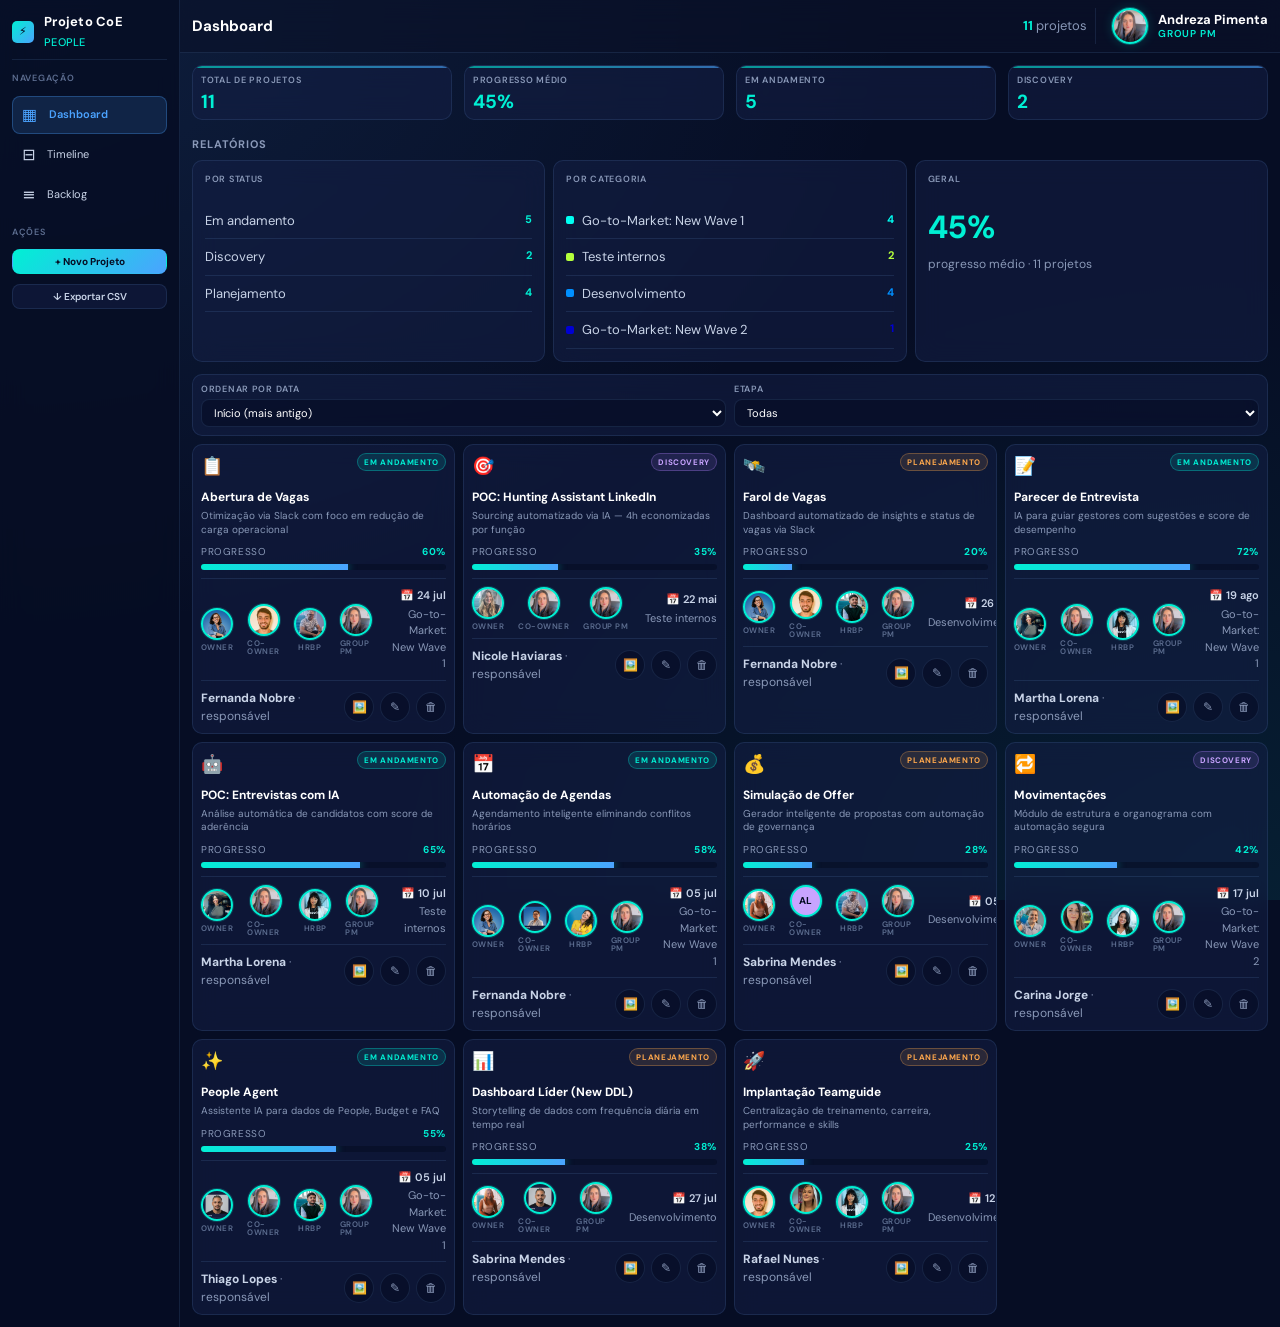
==== commit b0baac76: "feat: add interface viewer modal to dashboard projects - Add interface preview button (🖼️) to each p" ====
--- a/index.html
+++ b/index.html
@@ -740,6 +740,19 @@
   </div>
 </div>
 
+<!-- INTERFACE VIEWER MODAL -->
+<div class="modal" id="interface-modal">
+  <div style="position: relative; width: 90vw; height: 90vh; background: var(--bg-deep); border: 1px solid var(--card-border); border-radius: var(--r-lg); overflow: hidden; display: flex; flex-direction: column;">
+    <div style="display: flex; justify-content: space-between; align-items: center; padding: 16px; border-bottom: 1px solid var(--card-border); background: rgba(10, 17, 41, 0.6);">
+      <h2 id="interface-title" style="margin: 0; font-size: 16px; color: var(--ink-1); font-weight: 700;"></h2>
+      <button class="modal-close" onclick="closeInterfaceModal()">✕</button>
+    </div>
+    <div style="flex: 1; overflow: auto; display: flex; align-items: center; justify-content: center; background: rgba(6, 13, 36, 0.6);">
+      <img id="interface-image" src="" alt="Interface" style="max-width: 100%; max-height: 100%; object-fit: contain; border-radius: 8px;">
+    </div>
+  </div>
+</div>
+
 <script>
 const TEAM = {
   fn: { id:'fn', name:'Fernanda Nobre',      initials:'FN', color:'#4ba3ff', photo:'assets/team/fernanda_nobre.png' },
@@ -842,6 +855,7 @@
       <div style="display: flex; justify-content: space-between; align-items: center; margin-top: var(--space-4);">
         <div style="font-size: 12px; color: var(--ink-3);"><strong style="color: var(--ink-2);">${p.owner.name}</strong> · responsável</div>
         <div class="project-actions">
+          <button class="action-btn" onclick="viewInterface('${p.id}')" title="Ver interface">🖼️</button>
           <button class="action-btn" onclick="openEditModal('${p.id}')" title="Editar">✎</button>
           <button class="action-btn" onclick="deleteProject('${p.id}')" title="Deletar">🗑</button>
         </div>
@@ -1055,6 +1069,21 @@
 function closeModal() {
   document.getElementById('project-modal').classList.remove('active');
   editingId = null;
+}
+
+function viewInterface(id) {
+  const project = PROJECTS.find(p => p.id === id);
+  if (!project || !project.iface) {
+    alert('Interface não disponível para este projeto');
+    return;
+  }
+  document.getElementById('interface-title').textContent = project.name;
+  document.getElementById('interface-image').src = project.iface;
+  document.getElementById('interface-modal').classList.add('active');
+}
+
+function closeInterfaceModal() {
+  document.getElementById('interface-modal').classList.remove('active');
 }
 
 function deleteProject(id) {
@@ -1157,4 +1186,4 @@
 renderReports();
 </script>
 </body>
-</html>
+</html>
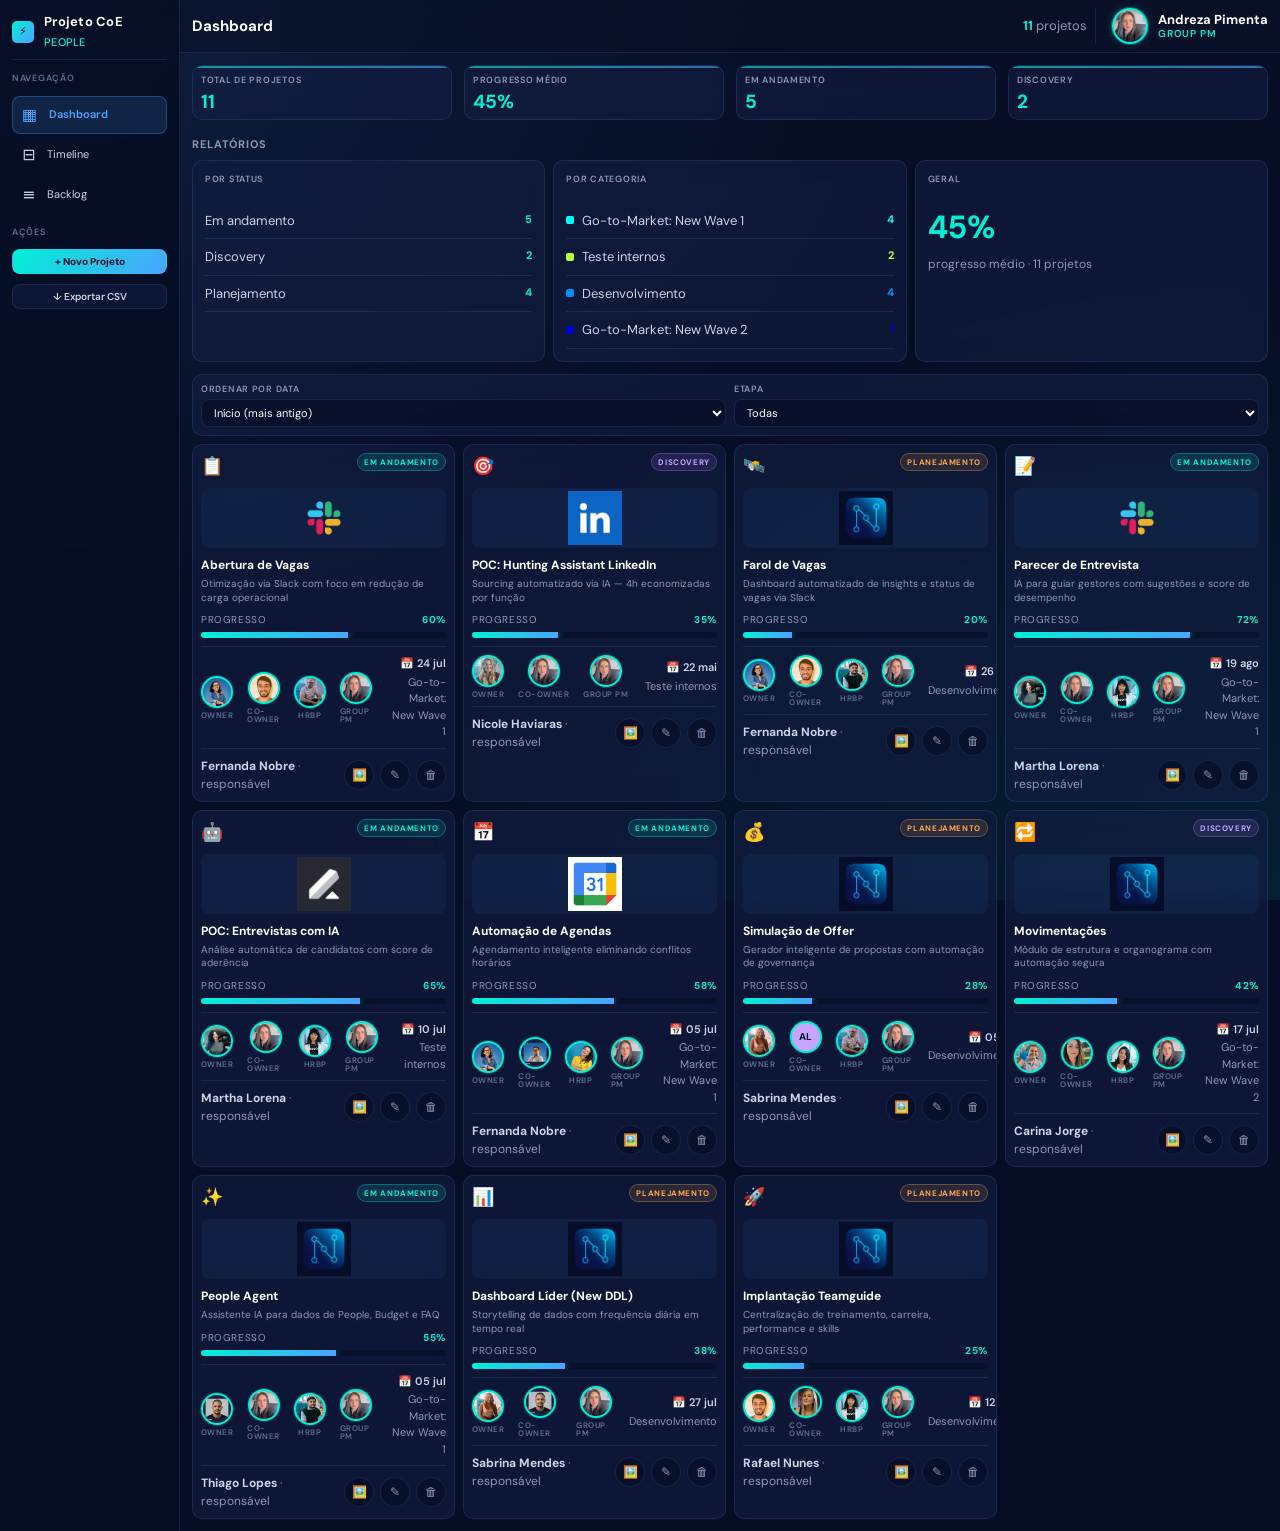
==== commit 27f10394: "feat: display infrastructure logo in project cards - Add interface image to each project card in das" ====
--- a/index.html
+++ b/index.html
@@ -833,6 +833,9 @@
       <div class="project-header">
         <div class="project-icon">${p.icon}</div>
         <div class="project-status ${p.status}">${STATUS_LABEL[p.status]}</div>
+      </div>
+      <div style="margin-bottom: var(--space-4); display: flex; align-items: center; justify-content: center; height: 60px; background: rgba(75, 163, 255, 0.06); border-radius: var(--r-md);">
+        <img src="${p.iface}" alt="${p.name}" style="max-width: 90%; max-height: 90%; object-fit: contain;" />
       </div>
       <h3 class="project-title">${p.name}</h3>
       <p class="project-subtitle">${p.sub}</p>
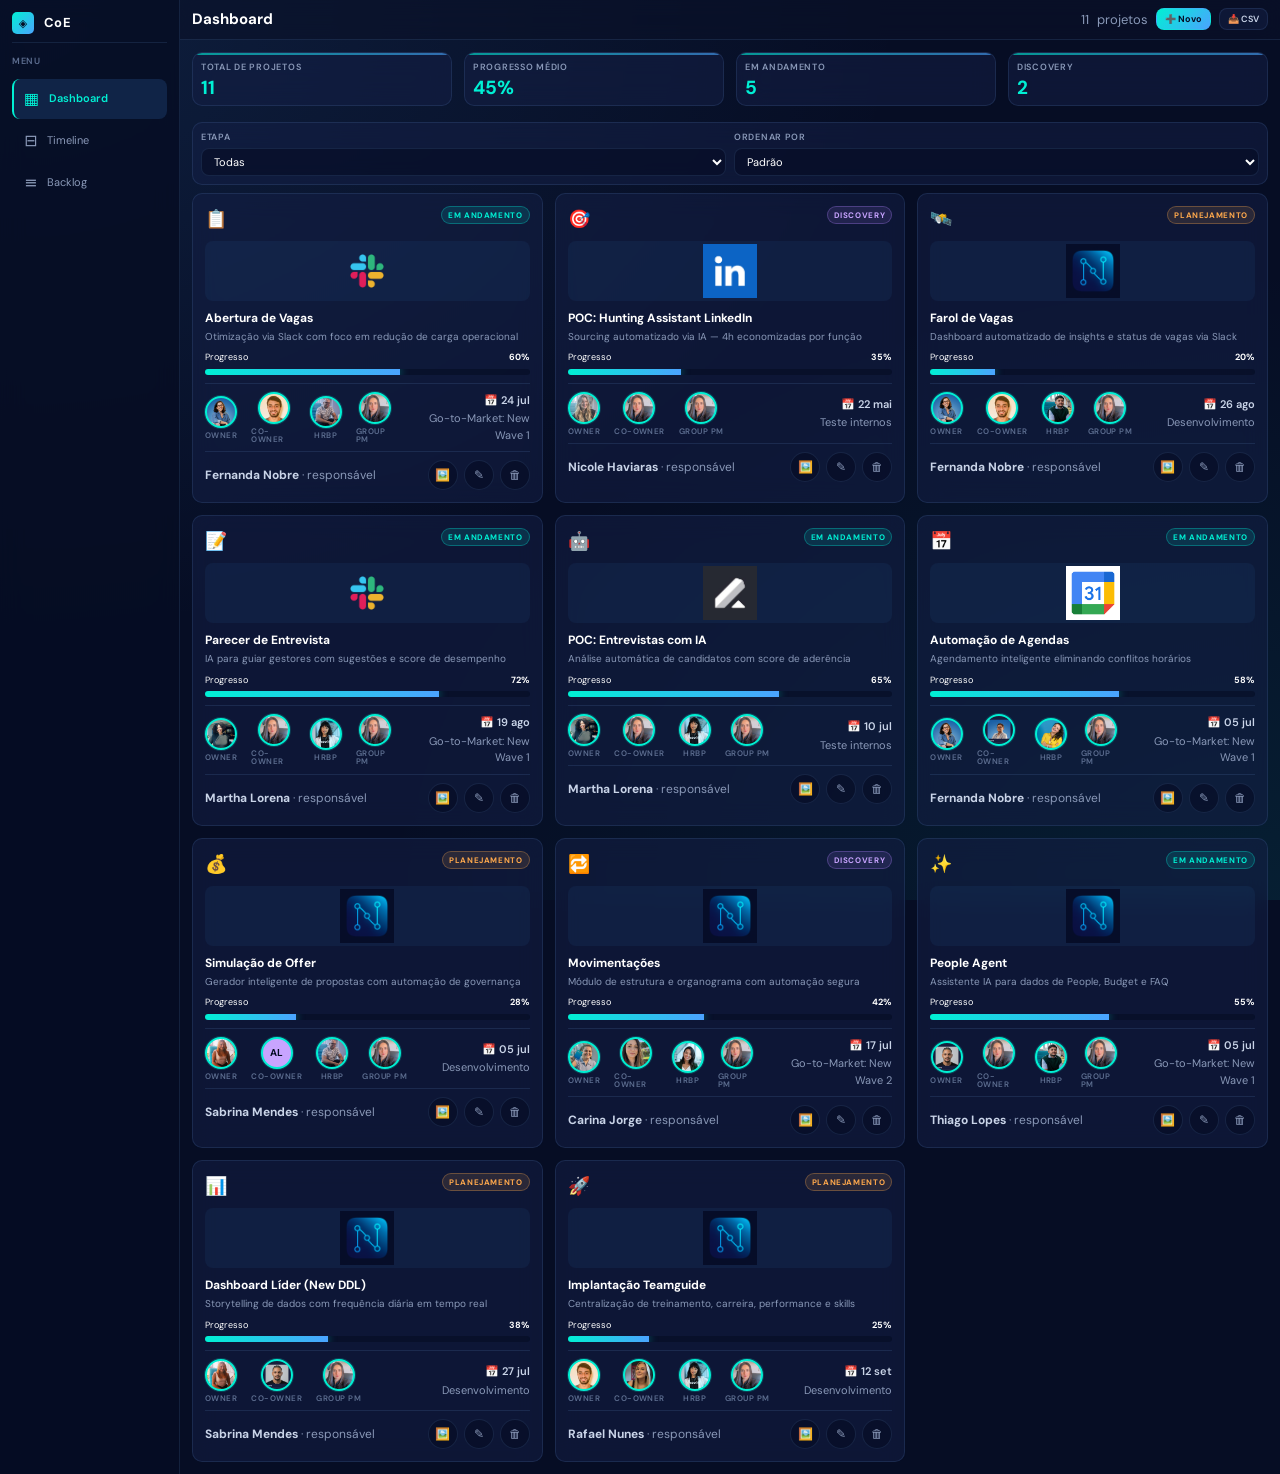
==== commit 69f199d2: "feat: adicionar cadastro de backlog e edição de timeline - Adicionar aba Backlog com interface melho" ====
--- a/index.html
+++ b/index.html
@@ -98,32 +98,32 @@
   font-weight: 600;
   text-transform: uppercase;
   color: var(--ink-4);
-  margin-bottom: 8px;
+  margin-bottom: var(--space-4);
   letter-spacing: 0.08em;
 }
 
 .sidebar-item {
-  padding: 6px 9px;
+  font-size: 11px;
+  padding: var(--space-4) var(--space-6);
   border-radius: var(--r-md);
   cursor: pointer;
-  font-size: 11px;
-  color: var(--ink-2);
+  transition: all 0.2s ease;
   display: flex;
   align-items: center;
-  gap: 12px;
-  transition: all 0.2s ease;
-  border: 1px solid transparent;
+  gap: 10px;
+  color: var(--ink-3);
 }
 
 .sidebar-item:hover {
-  background: var(--neon-blue-soft);
-  color: var(--neon-blue);
+  background: rgba(75, 163, 255, 0.08);
+  color: var(--ink-1);
 }
 
 .sidebar-item.active {
-  background: var(--neon-blue-soft);
-  color: var(--neon-blue);
-  border-color: rgba(75, 163, 255, 0.3);
+  background: rgba(75, 163, 255, 0.15);
+  border-left: 2px solid var(--neon-cyan);
+  padding-left: calc(var(--space-6) - 2px);
+  color: var(--neon-cyan);
   font-weight: 600;
 }
 
@@ -300,41 +300,33 @@
   color: var(--ink-1);
 }
 
-.filter-group input::placeholder { color: var(--ink-4); }
-
 .filter-group input:focus,
 .filter-group select:focus {
   outline: none;
   border-color: var(--neon-cyan);
-  box-shadow: 0 0 0 3px rgba(0, 240, 220, 0.15);
-}
-
-.filter-group select option { background: var(--bg-1); color: var(--ink-1); }
+  box-shadow: 0 0 8px rgba(0, 240, 220, 0.2);
+}
 
 /* ===== PROJECTS GRID ===== */
-.projects-container {
+.projects-grid {
   display: grid;
-  grid-template-columns: repeat(auto-fill, minmax(240px, 1fr));
-  gap: var(--space-4);
+  grid-template-columns: repeat(auto-fill, minmax(280px, 1fr));
+  gap: var(--space-6);
 }
 
 .project-card {
   background: var(--card-bg);
   border: 1px solid var(--card-border);
   border-radius: var(--r-lg);
-  padding: var(--space-4);
+  padding: var(--space-6);
   backdrop-filter: blur(12px);
   transition: all 0.2s ease;
-  cursor: pointer;
-  position: relative;
-  overflow: hidden;
 }
 
 .project-card:hover {
   border-color: var(--card-border-hover);
   background: var(--card-bg-strong);
   transform: translateY(-2px);
-  box-shadow: 0 12px 32px rgba(0, 240, 220, 0.12);
 }
 
 .project-header {
@@ -380,19 +372,15 @@
 .progress-header {
   display: flex;
   justify-content: space-between;
-  font-size: 10px;
-  margin-bottom: 5px;
-  color: var(--ink-3);
-  text-transform: uppercase;
-  letter-spacing: 0.06em;
-}
-
-.progress-header strong { color: var(--neon-cyan); font-weight: 700; }
+  margin-bottom: 4px;
+  font-size: 9px;
+}
 
 .progress-bar {
+  width: 100%;
   height: 6px;
   background: rgba(6, 13, 36, 0.6);
-  border-radius: 3px;
+  border-radius: 999px;
   overflow: hidden;
 }
 
@@ -551,10 +539,10 @@
 }
 
 .backlog-row {
-  display: grid;
-  grid-template-columns: 1fr 120px;
+  display: flex;
+  justify-content: space-between;
+  align-items: flex-start;
   gap: var(--space-4);
-  align-items: center;
   padding: var(--space-4) var(--space-6);
   border-bottom: 1px solid var(--card-border);
   transition: background 0.2s ease;
@@ -581,6 +569,20 @@
 .priority-medium { background: rgba(255, 169, 77, 0.12); color: var(--neon-orange); border-color: rgba(255, 169, 77, 0.3); }
 .priority-low { background: rgba(140, 160, 200, 0.12); color: var(--ink-3); border-color: rgba(140, 160, 200, 0.3); }
 
+.status-badge {
+  padding: 2px 8px;
+  border-radius: 999px;
+  font-size: 9px;
+  font-weight: 600;
+  text-transform: uppercase;
+  letter-spacing: 0.05em;
+  border: 1px solid transparent;
+}
+
+.status-todo { background: rgba(140, 160, 200, 0.12); color: var(--ink-3); border-color: rgba(140, 160, 200, 0.3); }
+.status-in-progress { background: rgba(255, 169, 77, 0.12); color: var(--neon-orange); border-color: rgba(255, 169, 77, 0.3); }
+.status-done { background: rgba(75, 163, 255, 0.12); color: var(--neon-blue); border-color: rgba(75, 163, 255, 0.3); }
+
 /* ===== TIMELINE ===== */
 .timeline-container {
   background: var(--card-bg);
@@ -598,70 +600,47 @@
 
 /* Scrollbar */
 ::-webkit-scrollbar { width: 10px; height: 10px; }
-::-webkit-scrollbar-track { background: var(--bg-deep); }
-::-webkit-scrollbar-thumb { background: var(--card-border); border-radius: 6px; }
-::-webkit-scrollbar-thumb:hover { background: rgba(0, 240, 220, 0.3); }
+::-webkit-scrollbar-track { background: transparent; }
+::-webkit-scrollbar-thumb {
+  background: rgba(75, 163, 255, 0.3);
+  border-radius: 5px;
+}
+::-webkit-scrollbar-thumb:hover { background: rgba(75, 163, 255, 0.5); }
 </style>
 </head>
 <body>
 <div class="layout">
-  <!-- SIDEBAR -->
   <div class="sidebar">
     <div class="sidebar-logo">
-      <div class="sidebar-logo-icon">⚡</div>
-      <div>Projeto CoE<br><span style="font-size: 11px; color: var(--neon-cyan); font-weight: 500;">PEOPLE</span></div>
+      <div class="sidebar-logo-icon">◈</div>
+      <span>CoE</span>
     </div>
-
     <div class="sidebar-section">
-      <div class="sidebar-title">Navegação</div>
+      <div class="sidebar-title">Menu</div>
       <div class="sidebar-item active" data-tab="projetos"><span class="sidebar-icon">▦</span> Dashboard</div>
       <div class="sidebar-item" data-tab="timeline"><span class="sidebar-icon">⊟</span> Timeline</div>
       <div class="sidebar-item" data-tab="backlog"><span class="sidebar-icon">≡</span> Backlog</div>
     </div>
-
-    <div class="sidebar-section">
-      <div class="sidebar-title">Ações</div>
-      <button class="btn btn-primary" style="width: 100%; justify-content: center; margin-bottom: 8px;" onclick="openNewProjectModal()">+ Novo Projeto</button>
-      <button class="btn btn-secondary" style="width: 100%; justify-content: center;" onclick="exportCSV()">↓ Exportar CSV</button>
-    </div>
   </div>
 
-  <!-- MAIN -->
   <div class="main-area">
     <div class="header">
       <h1 id="page-title">Dashboard</h1>
       <div class="header-right">
-        <span><strong id="project-count" style="color: var(--neon-cyan);">0</strong> projetos</span>
-        <div style="display: flex; align-items: center; gap: 10px; padding-left: 16px; border-left: 1px solid var(--card-border);">
-          <div class="avatar avatar-photo" style="background-image: url('assets/team/andreza_pimenta.png'); background-size: cover; background-position: center;" title="Andreza Pimenta"></div>
-          <div style="line-height: 1.2;">
-            <div style="font-size: 13px; font-weight: 700; color: var(--ink-1);">Andreza Pimenta</div>
-            <div style="font-size: 10px; color: var(--neon-cyan); text-transform: uppercase; letter-spacing: 0.08em; font-weight: 600;">Group PM</div>
-          </div>
-        </div>
+        <span id="project-count">11</span> projetos
+        <button class="btn btn-primary" onclick="openNewProjectModal()" style="font-size: 9px; padding: 4px 8px; gap: 4px;">
+          ➕ Novo
+        </button>
+        <button class="btn btn-secondary" onclick="exportCSV()" style="font-size: 9px; padding: 4px 8px; gap: 4px;">
+          📥 CSV
+        </button>
       </div>
     </div>
 
     <div class="content-area">
-      <!-- DASHBOARD -->
       <div id="tab-projetos" class="tab-content">
         <div class="stats" id="stats-container"></div>
-
-        <div style="margin-bottom: var(--space-6);">
-          <div style="font-size: 11px; color: var(--ink-3); text-transform: uppercase; letter-spacing: 0.08em; font-weight: 700; margin-bottom: 8px;">Relatórios</div>
-          <div id="reports-grid" style="display: grid; grid-template-columns: repeat(auto-fit, minmax(220px, 1fr)); gap: var(--space-4);"></div>
-        </div>
-
         <div class="filters">
-          <div class="filter-group">
-            <label>Ordenar por data</label>
-            <select id="filter-date">
-              <option value="start-asc">Início (mais antigo)</option>
-              <option value="start-desc">Início (mais recente)</option>
-              <option value="end-asc">Fim (mais antigo)</option>
-              <option value="end-desc">Fim (mais recente)</option>
-            </select>
-          </div>
           <div class="filter-group">
             <label>Etapa</label>
             <select id="filter-status">
@@ -672,17 +651,25 @@
               <option value="Go-to-Market: New Wave 2">Go-to-Market: New Wave 2</option>
             </select>
           </div>
+          <div class="filter-group">
+            <label>Ordenar por</label>
+            <select id="filter-date">
+              <option value="">Padrão</option>
+              <option value="start-asc">Início (mais próximos)</option>
+              <option value="start-desc">Início (mais distantes)</option>
+              <option value="end-asc">Término (mais próximos)</option>
+              <option value="end-desc">Término (mais distantes)</option>
+            </select>
+          </div>
         </div>
-
-        <div class="projects-container" id="projects-grid"></div>
-      </div>
-
-      <!-- TIMELINE -->
+        <div class="projects-grid" id="projects-grid"></div>
+      </div>
+
       <div id="tab-timeline" class="tab-content" style="display: none;">
-        <div style="display: flex; gap: var(--space-4); margin-bottom: var(--space-4); flex-wrap: wrap; align-items: end;">
-          <div class="filter-group" style="min-width: 200px;">
+        <div class="filters" style="margin-bottom: var(--space-6);">
+          <div class="filter-group">
             <label>Etapa</label>
-            <select id="timeline-filter-stage">
+            <select id="timeline-filter-stage" onchange="applyTimelineFilters()">
               <option value="">Todas</option>
               <option value="Desenvolvimento">Desenvolvimento</option>
               <option value="Teste internos">Teste internos</option>
@@ -692,12 +679,17 @@
           </div>
         </div>
         <div class="timeline-container">
-          <div id="timeline-container-inner" style="min-width: 570px;"></div>
+          <div id="timeline-container-inner"></div>
         </div>
       </div>
 
-      <!-- BACKLOG -->
       <div id="tab-backlog" class="tab-content" style="display: none;">
+        <div style="display: flex; justify-content: space-between; align-items: center; margin-bottom: var(--space-6);">
+          <h2 style="margin: 0; font-size: 16px; color: var(--ink-1); font-weight: 700;">Backlog Items</h2>
+          <button class="btn btn-primary" onclick="openNewBacklogModal()" style="gap: 6px;">
+            <span>➕</span> Novo Item
+          </button>
+        </div>
         <div class="backlog-list" id="backlog-list"></div>
       </div>
 
@@ -753,6 +745,79 @@
   </div>
 </div>
 
+<!-- BACKLOG ITEM MODAL -->
+<div class="modal" id="backlog-modal">
+  <div class="modal-content">
+    <button class="modal-close" onclick="closeBacklogModal()">✕</button>
+    <div class="modal-header" id="backlog-modal-title">Novo Item do Backlog</div>
+    <form id="backlog-form">
+      <div class="form-group">
+        <label>Nome da Tarefa</label>
+        <input type="text" id="backlog-name" placeholder="Ex: Integração Greenhouse → Farol" required>
+      </div>
+      <div class="form-group">
+        <label>Projeto Relacionado</label>
+        <select id="backlog-project" required>
+          <option value="">Selecione um projeto</option>
+        </select>
+      </div>
+      <div class="form-group">
+        <label>Descrição</label>
+        <textarea id="backlog-desc" placeholder="Descrição da tarefa (opcional)"></textarea>
+      </div>
+      <div class="form-group">
+        <label>Prioridade</label>
+        <select id="backlog-priority" required>
+          <option value="low">Baixa</option>
+          <option value="medium" selected>Média</option>
+          <option value="high">Alta</option>
+        </select>
+      </div>
+      <div class="form-group">
+        <label>Status</label>
+        <select id="backlog-status" required>
+          <option value="todo">A Fazer</option>
+          <option value="in-progress">Em Progresso</option>
+          <option value="done">Concluído</option>
+        </select>
+      </div>
+      <div class="modal-footer">
+        <button type="button" class="btn btn-secondary" onclick="closeBacklogModal()">Cancelar</button>
+        <button type="submit" class="btn btn-primary">Adicionar Item</button>
+      </div>
+    </form>
+  </div>
+</div>
+
+<!-- TIMELINE EDIT MODAL -->
+<div class="modal" id="timeline-edit-modal">
+  <div class="modal-content">
+    <button class="modal-close" onclick="closeTimelineEditModal()">✕</button>
+    <div class="modal-header" id="timeline-edit-title">Editar Cronograma</div>
+    <form id="timeline-edit-form">
+      <div style="background: rgba(75, 163, 255, 0.06); border: 1px solid rgba(75, 163, 255, 0.2); border-radius: var(--r-md); padding: var(--space-6); margin-bottom: var(--space-6);">
+        <div id="timeline-project-info" style="color: var(--ink-2); font-weight: 500; margin-bottom: var(--space-4);"></div>
+      </div>
+      <div class="form-group">
+        <label>Data de Início (ex: 12 jun)</label>
+        <input type="text" id="timeline-start" placeholder="ex: 12 jun" required>
+      </div>
+      <div class="form-group">
+        <label>Data de Término (ex: 24 jul)</label>
+        <input type="text" id="timeline-end" placeholder="ex: 24 jul" required>
+      </div>
+      <div class="form-group">
+        <label>Progresso (%)</label>
+        <input type="number" id="timeline-progress" min="0" max="100" value="0" required>
+      </div>
+      <div class="modal-footer">
+        <button type="button" class="btn btn-secondary" onclick="closeTimelineEditModal()">Cancelar</button>
+        <button type="submit" class="btn btn-primary">Salvar Mudanças</button>
+      </div>
+    </form>
+  </div>
+</div>
+
 <script>
 const TEAM = {
   fn: { id:'fn', name:'Fernanda Nobre',      initials:'FN', color:'#4ba3ff', photo:'assets/team/fernanda_nobre.png' },
@@ -765,7 +830,6 @@
   ap: { id:'ap', name:'Andreza Pimenta',     initials:'AP', color:'#00f0d4', photo:'assets/team/andreza_pimenta.png' },
 };
 
-// Stakeholders sem foto (Co-Owners e HRBPs externos ao Core team)
 const EXTRAS = {
   mh:  { id:'mh',  name:'Matheus Rocha',         initials:'MR', color:'#5fa8ff', photo:'assets/team/matheus_rocha.png' },
   ak:  { id:'ak',  name:'Amanda Komuta',         initials:'AK', color:'#ff5fa0', photo:'assets/team/amanda_komuta.png' },
@@ -793,6 +857,15 @@
   { id:'p11', name:'Implantação Teamguide', sub:'Centralização de treinamento, carreira, performance e skills', icon:'🚀', iface:'assets/interfaces/people_platform.png', status:'planning', progress: 25, owner: TEAM.rn, coOwner: EXTRAS.gg, hrbp: EXTRAS.lm, due: '12 set', startStr: '01 ago', endStr: '12 set', start: 4.03, end: 5.4, category:'Desenvolvimento' },
 ];
 
+let BACKLOG = [
+  { id:'b1', name:'Integração Greenhouse → Farol', project:'Farol de Vagas', priority:'high', status:'todo', description:'' },
+  { id:'b2', name:'Pesquisa com candidatos', project:'Parecer de Entrevista', priority:'medium', status:'todo', description:'' },
+  { id:'b3', name:'Especificar API de calendário', project:'Automação de Agendas', priority:'high', status:'todo', description:'' },
+  { id:'b4', name:'Treinar modelo de scoring', project:'POC: Entrevistas com IA', priority:'medium', status:'todo', description:'' },
+  { id:'b5', name:'Onboarding Teamguide · piloto', project:'Implantação Teamguide', priority:'low', status:'todo', description:'' },
+  { id:'b6', name:'Validação de erros de empresa', project:'Movimentações', priority:'high', status:'todo', description:'' },
+];
+
 const STATUS_LABEL = { progress: 'Em andamento', discovery: 'Discovery', planning: 'Planejamento' };
 const CATEGORY_COLORS = {
   'Desenvolvimento':         '#008fff',
@@ -810,7 +883,6 @@
 
 let editingId = null;
 
-// Helper: renderiza um avatar de pessoa (com foto se tiver, ou iniciais)
 function personAvatar(person, size = 28, label = '') {
   if (!person) return '';
   const photoStyle = person.photo
@@ -901,12 +973,10 @@
     { label: 'Q3', start: 3, end: 6, color: 'linear-gradient(90deg, #00fff2, #b4ff3c)' },
   ];
 
-  // Sort by start date
   const sorted = [...filtered].sort((a, b) => a.start - b.start);
 
   let html = `<div style="position: relative;">`;
 
-  // Legend at TOP
   html += `<div style="display: flex; gap: 12px; margin-bottom: 10px; padding: 8px 10px; background: rgba(6, 13, 36, 0.4); border: 1px solid var(--card-border); border-radius: 6px; flex-wrap: wrap;">
     <div style="font-size: 9px; color: var(--ink-3); text-transform: uppercase; letter-spacing: 0.08em; font-weight: 700; align-self: center;">Etapas:</div>`;
   Object.entries(CATEGORY_COLORS).forEach(([cat, color]) => {
@@ -916,7 +986,6 @@
   });
   html += `</div>`;
 
-  // Quarters bar
   html += `<div style="display: flex; align-items: center; margin-bottom: 2px;">
     <div style="width: ${LABEL_WIDTH}px;"></div>
     <div style="display: flex; width: ${TIMELINE_WIDTH}px; height: 18px; border-radius: 4px; overflow: hidden;">`;
@@ -926,7 +995,6 @@
   });
   html += `</div></div>`;
 
-  // Month labels
   html += `<div style="display: flex; align-items: center; margin-bottom: 8px;">
     <div style="width: ${LABEL_WIDTH}px;"></div>
     <div style="display: flex; width: ${TIMELINE_WIDTH}px;">`;
@@ -935,7 +1003,6 @@
   });
   html += `</div></div>`;
 
-  // Today line
   const todayLeft = LABEL_WIDTH + TODAY_POS * MONTH_WIDTH;
   html += `
     <div style="position: absolute; left: ${todayLeft}px; top: 0; bottom: 0; width: 1.5px; background: #00fff2; z-index: 5; box-shadow: 0 0 8px rgba(0,255,242,0.6);">
@@ -943,7 +1010,6 @@
     </div>
   `;
 
-  // All projects (no grouping)
   sorted.forEach(p => {
     const catColor = CATEGORY_COLORS[p.category];
     const textColor = CATEGORY_TEXT[p.category] || '#171e3d';
@@ -967,7 +1033,7 @@
           <span>${p.name}</span>
         </div>
         <div style="position: relative; width: ${TIMELINE_WIDTH}px; height: 30px;">
-          <div style="position: absolute; left: ${left}px; width: ${width}px; height: 22px; top: 0; background: ${catColor}; border-radius: 4px; display: flex; align-items: center; justify-content: space-between; padding: 0 6px 0 3px; color: ${textColor}; font-size: 9px; font-weight: 700; box-shadow: 0 1px 5px ${catColor}50; overflow: hidden;">
+          <div style="position: absolute; left: ${left}px; width: ${width}px; height: 22px; top: 0; background: ${catColor}; border-radius: 4px; display: flex; align-items: center; justify-content: space-between; padding: 0 6px 0 3px; color: ${textColor}; font-size: 9px; font-weight: 700; box-shadow: 0 1px 5px ${catColor}50; overflow: hidden; cursor: pointer; transition: all 0.2s ease;" onmouseover="this.style.opacity='0.8';" onmouseout="this.style.opacity='1';" onclick="openTimelineEditModal('${p.id}')">
             <div style="display: flex; align-items: center; flex-shrink: 0;">${stack}</div>
             <span style="background: ${chipBg}; padding: 0 4px; border-radius: 2px; font-size: 8px; font-weight: 700; flex-shrink: 0;">${p.progress}%</span>
           </div>
@@ -993,21 +1059,18 @@
 
 function renderBacklog() {
   const list = document.getElementById('backlog-list');
-  const tasks = [
-    { name:'Integração Greenhouse → Farol', project:'Farol de Vagas', priority:'high' },
-    { name:'Pesquisa com candidatos', project:'Parecer de Entrevista', priority:'medium' },
-    { name:'Especificar API de calendário', project:'Automação de Agendas', priority:'high' },
-    { name:'Treinar modelo de scoring', project:'POC: Entrevistas com IA', priority:'medium' },
-    { name:'Onboarding Teamguide · piloto', project:'Implantação Teamguide', priority:'low' },
-    { name:'Validação de erros de empresa', project:'Movimentações', priority:'high' },
-  ];
-  list.innerHTML = tasks.map(t => `
+  list.innerHTML = BACKLOG.map(t => `
     <div class="backlog-row">
-      <div>
+      <div style="flex: 1;">
         <div class="backlog-title">${t.name}</div>
         <div class="backlog-project">${t.project}</div>
-      </div>
-      <span class="priority-badge priority-${t.priority}">${t.priority}</span>
+        ${t.description ? `<div style="font-size: 11px; color: var(--ink-3); margin-top: 4px;">${t.description}</div>` : ''}
+      </div>
+      <div style="display: flex; gap: 8px; align-items: center;">
+        <span class="status-badge status-${t.status}">${t.status === 'todo' ? 'A Fazer' : t.status === 'in-progress' ? 'Em Progresso' : 'Concluído'}</span>
+        <span class="priority-badge priority-${t.priority}">${t.priority === 'high' ? 'Alta' : t.priority === 'medium' ? 'Média' : 'Baixa'}</span>
+        <button class="action-btn" onclick="deleteBacklogItem('${t.id}')" title="Deletar" style="width: 26px; height: 26px; padding: 0; display: flex; align-items: center; justify-content: center;">🗑</button>
+      </div>
     </div>
   `).join('');
 }
@@ -1087,6 +1150,42 @@
 
 function closeInterfaceModal() {
   document.getElementById('interface-modal').classList.remove('active');
+}
+
+let editingProjectId = null;
+
+function openTimelineEditModal(id) {
+  editingProjectId = id;
+  const project = PROJECTS.find(p => p.id === id);
+  if (!project) return;
+  
+  document.getElementById('timeline-edit-title').textContent = `Editar Cronograma - ${project.name}`;
+  document.getElementById('timeline-project-info').textContent = `Projeto: ${project.name}`;
+  document.getElementById('timeline-start').value = project.startStr;
+  document.getElementById('timeline-end').value = project.endStr;
+  document.getElementById('timeline-progress').value = project.progress;
+  document.getElementById('timeline-edit-modal').classList.add('active');
+}
+
+function closeTimelineEditModal() {
+  document.getElementById('timeline-edit-modal').classList.remove('active');
+  editingProjectId = null;
+}
+
+function openNewBacklogModal() {
+  document.getElementById('backlog-form').reset();
+  document.getElementById('backlog-modal-title').textContent = 'Novo Item do Backlog';
+  document.getElementById('backlog-modal').classList.add('active');
+}
+
+function closeBacklogModal() {
+  document.getElementById('backlog-modal').classList.remove('active');
+}
+
+function deleteBacklogItem(id) {
+  if (!confirm('Deletar este item do backlog?')) return;
+  BACKLOG = BACKLOG.filter(item => item.id !== id);
+  renderBacklog();
 }
 
 function deleteProject(id) {
@@ -1130,6 +1229,49 @@
   renderReports();
 });
 
+document.getElementById('backlog-form').addEventListener('submit', (e) => {
+  e.preventDefault();
+  const name = document.getElementById('backlog-name').value;
+  const project = document.getElementById('backlog-project').value;
+  const desc = document.getElementById('backlog-desc').value;
+  const priority = document.getElementById('backlog-priority').value;
+  const status = document.getElementById('backlog-status').value;
+  
+  BACKLOG.push({
+    id: 'b' + Date.now(),
+    name: name,
+    project: project,
+    description: desc,
+    priority: priority,
+    status: status,
+  });
+  
+  closeBacklogModal();
+  renderBacklog();
+});
+
+document.getElementById('timeline-edit-form').addEventListener('submit', (e) => {
+  e.preventDefault();
+  const project = PROJECTS.find(p => p.id === editingProjectId);
+  if (!project) return;
+  
+  const startStr = document.getElementById('timeline-start').value;
+  const endStr = document.getElementById('timeline-end').value;
+  const progress = parseInt(document.getElementById('timeline-progress').value);
+  
+  project.startStr = startStr;
+  project.endStr = endStr;
+  project.start = dueToPos(startStr);
+  project.end = dueToPos(endStr);
+  project.progress = progress;
+  project.due = endStr;
+  
+  closeTimelineEditModal();
+  applyFilters();
+  renderStats();
+  renderReports();
+});
+
 function applyFilters() {
   const stageFilter = document.getElementById('filter-status').value;
   const dateSort = document.getElementById('filter-date').value;
@@ -1177,10 +1319,24 @@
   document.getElementById('form-owner').appendChild(o2);
 });
 
+PROJECTS.forEach(project => {
+  const option = document.createElement('option');
+  option.value = project.name;
+  option.textContent = project.name;
+  document.getElementById('backlog-project').appendChild(option);
+});
+
 document.getElementById('filter-date').addEventListener('change', applyFilters);
 document.getElementById('filter-status').addEventListener('change', applyFilters);
 document.getElementById('timeline-filter-stage').addEventListener('change', applyTimelineFilters);
-document.addEventListener('keydown', (e) => { if (e.key === 'Escape') closeModal(); });
+document.addEventListener('keydown', (e) => { 
+  if (e.key === 'Escape') {
+    closeModal();
+    closeBacklogModal();
+    closeInterfaceModal();
+    closeTimelineEditModal();
+  }
+});
 
 renderProjects();
 renderStats();
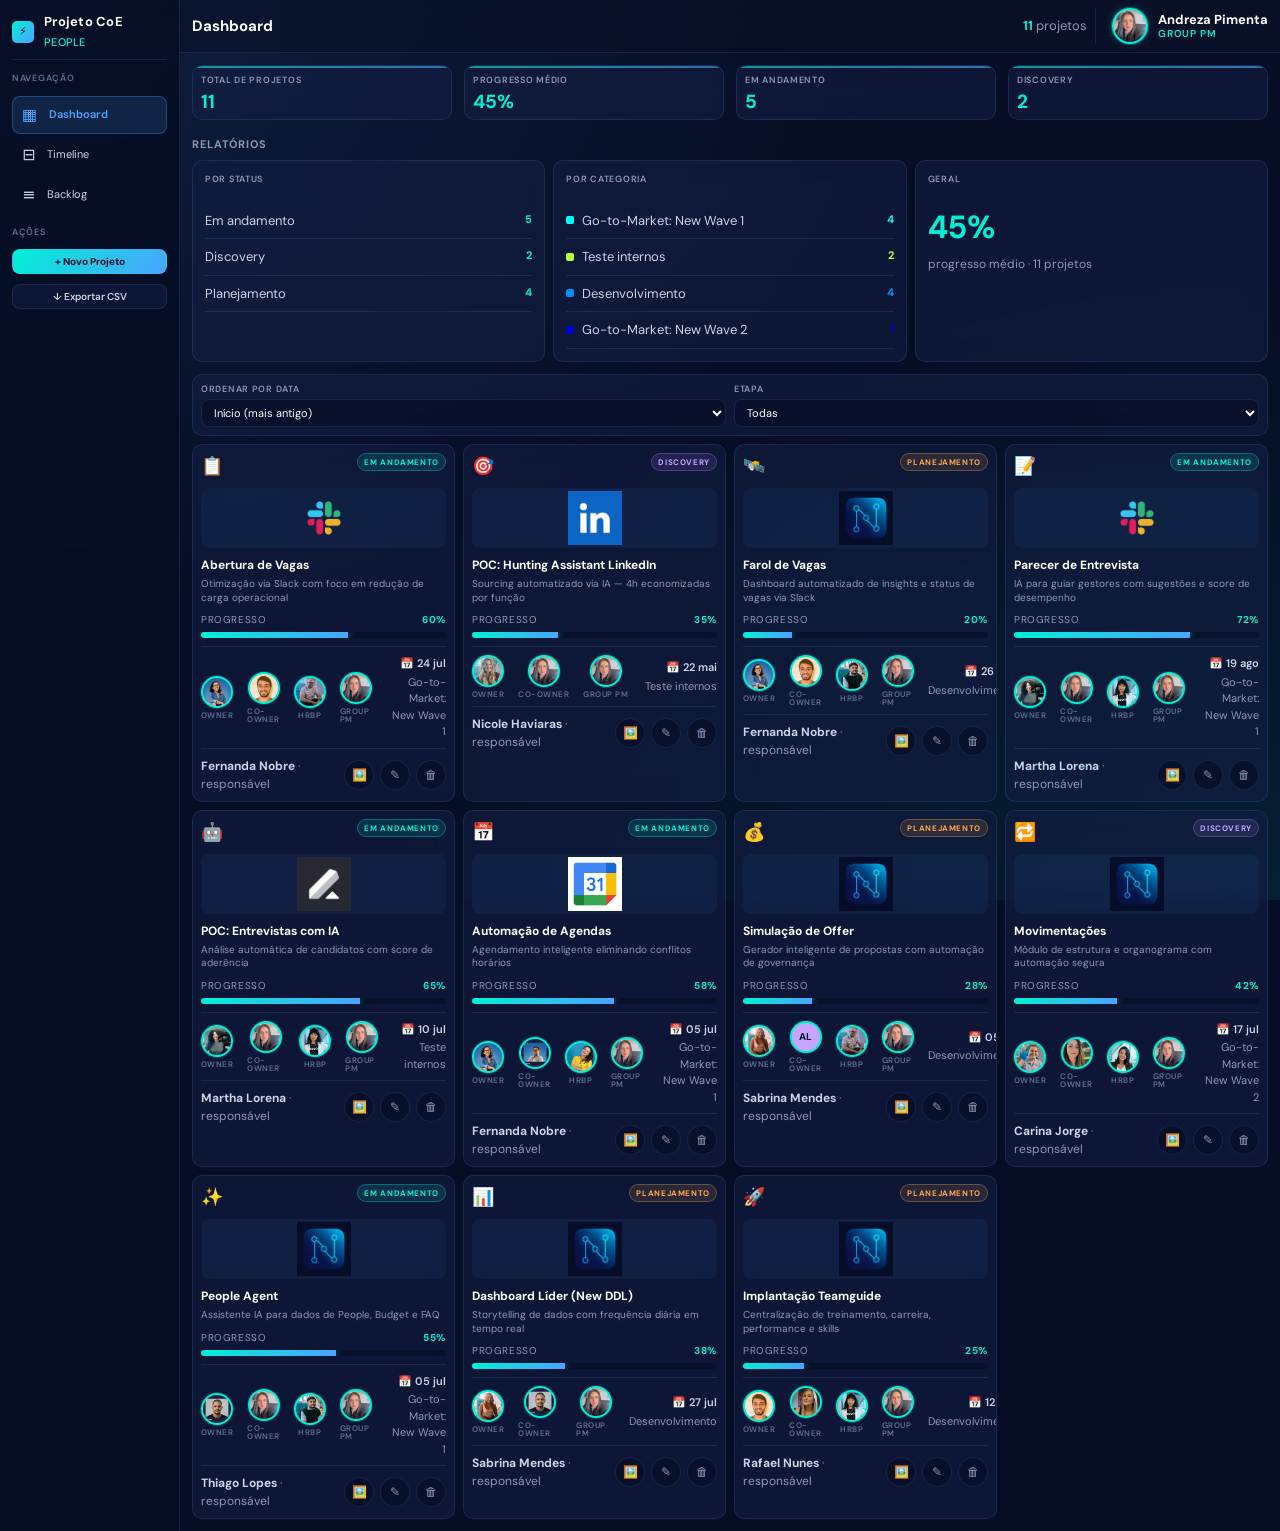
==== commit 3e512c38: "timeline melhoria timeline" ====
--- a/index.html
+++ b/index.html
@@ -98,32 +98,32 @@
   font-weight: 600;
   text-transform: uppercase;
   color: var(--ink-4);
-  margin-bottom: var(--space-4);
+  margin-bottom: 8px;
   letter-spacing: 0.08em;
 }
 
 .sidebar-item {
-  font-size: 11px;
-  padding: var(--space-4) var(--space-6);
+  padding: 6px 9px;
   border-radius: var(--r-md);
   cursor: pointer;
-  transition: all 0.2s ease;
+  font-size: 11px;
+  color: var(--ink-2);
   display: flex;
   align-items: center;
-  gap: 10px;
-  color: var(--ink-3);
+  gap: 12px;
+  transition: all 0.2s ease;
+  border: 1px solid transparent;
 }
 
 .sidebar-item:hover {
-  background: rgba(75, 163, 255, 0.08);
-  color: var(--ink-1);
+  background: var(--neon-blue-soft);
+  color: var(--neon-blue);
 }
 
 .sidebar-item.active {
-  background: rgba(75, 163, 255, 0.15);
-  border-left: 2px solid var(--neon-cyan);
-  padding-left: calc(var(--space-6) - 2px);
-  color: var(--neon-cyan);
+  background: var(--neon-blue-soft);
+  color: var(--neon-blue);
+  border-color: rgba(75, 163, 255, 0.3);
   font-weight: 600;
 }
 
@@ -300,33 +300,41 @@
   color: var(--ink-1);
 }
 
+.filter-group input::placeholder { color: var(--ink-4); }
+
 .filter-group input:focus,
 .filter-group select:focus {
   outline: none;
   border-color: var(--neon-cyan);
-  box-shadow: 0 0 8px rgba(0, 240, 220, 0.2);
-}
+  box-shadow: 0 0 0 3px rgba(0, 240, 220, 0.15);
+}
+
+.filter-group select option { background: var(--bg-1); color: var(--ink-1); }
 
 /* ===== PROJECTS GRID ===== */
-.projects-grid {
+.projects-container {
   display: grid;
-  grid-template-columns: repeat(auto-fill, minmax(280px, 1fr));
-  gap: var(--space-6);
+  grid-template-columns: repeat(auto-fill, minmax(240px, 1fr));
+  gap: var(--space-4);
 }
 
 .project-card {
   background: var(--card-bg);
   border: 1px solid var(--card-border);
   border-radius: var(--r-lg);
-  padding: var(--space-6);
+  padding: var(--space-4);
   backdrop-filter: blur(12px);
   transition: all 0.2s ease;
+  cursor: pointer;
+  position: relative;
+  overflow: hidden;
 }
 
 .project-card:hover {
   border-color: var(--card-border-hover);
   background: var(--card-bg-strong);
   transform: translateY(-2px);
+  box-shadow: 0 12px 32px rgba(0, 240, 220, 0.12);
 }
 
 .project-header {
@@ -372,15 +380,19 @@
 .progress-header {
   display: flex;
   justify-content: space-between;
-  margin-bottom: 4px;
-  font-size: 9px;
-}
+  font-size: 10px;
+  margin-bottom: 5px;
+  color: var(--ink-3);
+  text-transform: uppercase;
+  letter-spacing: 0.06em;
+}
+
+.progress-header strong { color: var(--neon-cyan); font-weight: 700; }
 
 .progress-bar {
-  width: 100%;
   height: 6px;
   background: rgba(6, 13, 36, 0.6);
-  border-radius: 999px;
+  border-radius: 3px;
   overflow: hidden;
 }
 
@@ -600,47 +612,70 @@
 
 /* Scrollbar */
 ::-webkit-scrollbar { width: 10px; height: 10px; }
-::-webkit-scrollbar-track { background: transparent; }
-::-webkit-scrollbar-thumb {
-  background: rgba(75, 163, 255, 0.3);
-  border-radius: 5px;
-}
-::-webkit-scrollbar-thumb:hover { background: rgba(75, 163, 255, 0.5); }
+::-webkit-scrollbar-track { background: var(--bg-deep); }
+::-webkit-scrollbar-thumb { background: var(--card-border); border-radius: 6px; }
+::-webkit-scrollbar-thumb:hover { background: rgba(0, 240, 220, 0.3); }
 </style>
 </head>
 <body>
 <div class="layout">
+  <!-- SIDEBAR -->
   <div class="sidebar">
     <div class="sidebar-logo">
-      <div class="sidebar-logo-icon">◈</div>
-      <span>CoE</span>
+      <div class="sidebar-logo-icon">⚡</div>
+      <div>Projeto CoE<br><span style="font-size: 11px; color: var(--neon-cyan); font-weight: 500;">PEOPLE</span></div>
     </div>
+
     <div class="sidebar-section">
-      <div class="sidebar-title">Menu</div>
+      <div class="sidebar-title">Navegação</div>
       <div class="sidebar-item active" data-tab="projetos"><span class="sidebar-icon">▦</span> Dashboard</div>
       <div class="sidebar-item" data-tab="timeline"><span class="sidebar-icon">⊟</span> Timeline</div>
       <div class="sidebar-item" data-tab="backlog"><span class="sidebar-icon">≡</span> Backlog</div>
     </div>
+
+    <div class="sidebar-section">
+      <div class="sidebar-title">Ações</div>
+      <button class="btn btn-primary" style="width: 100%; justify-content: center; margin-bottom: 8px;" onclick="openNewProjectModal()">+ Novo Projeto</button>
+      <button class="btn btn-secondary" style="width: 100%; justify-content: center;" onclick="exportCSV()">↓ Exportar CSV</button>
+    </div>
   </div>
 
+  <!-- MAIN -->
   <div class="main-area">
     <div class="header">
       <h1 id="page-title">Dashboard</h1>
       <div class="header-right">
-        <span id="project-count">11</span> projetos
-        <button class="btn btn-primary" onclick="openNewProjectModal()" style="font-size: 9px; padding: 4px 8px; gap: 4px;">
-          ➕ Novo
-        </button>
-        <button class="btn btn-secondary" onclick="exportCSV()" style="font-size: 9px; padding: 4px 8px; gap: 4px;">
-          📥 CSV
-        </button>
+        <span><strong id="project-count" style="color: var(--neon-cyan);">0</strong> projetos</span>
+        <div style="display: flex; align-items: center; gap: 10px; padding-left: 16px; border-left: 1px solid var(--card-border);">
+          <div class="avatar avatar-photo" style="background-image: url('assets/team/andreza_pimenta.png'); background-size: cover; background-position: center;" title="Andreza Pimenta"></div>
+          <div style="line-height: 1.2;">
+            <div style="font-size: 13px; font-weight: 700; color: var(--ink-1);">Andreza Pimenta</div>
+            <div style="font-size: 10px; color: var(--neon-cyan); text-transform: uppercase; letter-spacing: 0.08em; font-weight: 600;">Group PM</div>
+          </div>
+        </div>
       </div>
     </div>
 
     <div class="content-area">
+      <!-- DASHBOARD -->
       <div id="tab-projetos" class="tab-content">
         <div class="stats" id="stats-container"></div>
+
+        <div style="margin-bottom: var(--space-6);">
+          <div style="font-size: 11px; color: var(--ink-3); text-transform: uppercase; letter-spacing: 0.08em; font-weight: 700; margin-bottom: 8px;">Relatórios</div>
+          <div id="reports-grid" style="display: grid; grid-template-columns: repeat(auto-fit, minmax(220px, 1fr)); gap: var(--space-4);"></div>
+        </div>
+
         <div class="filters">
+          <div class="filter-group">
+            <label>Ordenar por data</label>
+            <select id="filter-date">
+              <option value="start-asc">Início (mais antigo)</option>
+              <option value="start-desc">Início (mais recente)</option>
+              <option value="end-asc">Fim (mais antigo)</option>
+              <option value="end-desc">Fim (mais recente)</option>
+            </select>
+          </div>
           <div class="filter-group">
             <label>Etapa</label>
             <select id="filter-status">
@@ -651,25 +686,17 @@
               <option value="Go-to-Market: New Wave 2">Go-to-Market: New Wave 2</option>
             </select>
           </div>
-          <div class="filter-group">
-            <label>Ordenar por</label>
-            <select id="filter-date">
-              <option value="">Padrão</option>
-              <option value="start-asc">Início (mais próximos)</option>
-              <option value="start-desc">Início (mais distantes)</option>
-              <option value="end-asc">Término (mais próximos)</option>
-              <option value="end-desc">Término (mais distantes)</option>
-            </select>
-          </div>
         </div>
-        <div class="projects-grid" id="projects-grid"></div>
-      </div>
-
+
+        <div class="projects-container" id="projects-grid"></div>
+      </div>
+
+      <!-- TIMELINE -->
       <div id="tab-timeline" class="tab-content" style="display: none;">
-        <div class="filters" style="margin-bottom: var(--space-6);">
-          <div class="filter-group">
+        <div style="display: flex; gap: var(--space-4); margin-bottom: var(--space-4); flex-wrap: wrap; align-items: end;">
+          <div class="filter-group" style="min-width: 200px;">
             <label>Etapa</label>
-            <select id="timeline-filter-stage" onchange="applyTimelineFilters()">
+            <select id="timeline-filter-stage">
               <option value="">Todas</option>
               <option value="Desenvolvimento">Desenvolvimento</option>
               <option value="Teste internos">Teste internos</option>
@@ -679,10 +706,11 @@
           </div>
         </div>
         <div class="timeline-container">
-          <div id="timeline-container-inner"></div>
+          <div id="timeline-container-inner" style="min-width: 570px;"></div>
         </div>
       </div>
 
+      <!-- BACKLOG -->
       <div id="tab-backlog" class="tab-content" style="display: none;">
         <div style="display: flex; justify-content: space-between; align-items: center; margin-bottom: var(--space-6);">
           <h2 style="margin: 0; font-size: 16px; color: var(--ink-1); font-weight: 700;">Backlog Items</h2>
@@ -830,6 +858,7 @@
   ap: { id:'ap', name:'Andreza Pimenta',     initials:'AP', color:'#00f0d4', photo:'assets/team/andreza_pimenta.png' },
 };
 
+// Stakeholders sem foto (Co-Owners e HRBPs externos ao Core team)
 const EXTRAS = {
   mh:  { id:'mh',  name:'Matheus Rocha',         initials:'MR', color:'#5fa8ff', photo:'assets/team/matheus_rocha.png' },
   ak:  { id:'ak',  name:'Amanda Komuta',         initials:'AK', color:'#ff5fa0', photo:'assets/team/amanda_komuta.png' },
@@ -883,6 +912,7 @@
 
 let editingId = null;
 
+// Helper: renderiza um avatar de pessoa (com foto se tiver, ou iniciais)
 function personAvatar(person, size = 28, label = '') {
   if (!person) return '';
   const photoStyle = person.photo
@@ -973,10 +1003,12 @@
     { label: 'Q3', start: 3, end: 6, color: 'linear-gradient(90deg, #00fff2, #b4ff3c)' },
   ];
 
+  // Sort by start date
   const sorted = [...filtered].sort((a, b) => a.start - b.start);
 
   let html = `<div style="position: relative;">`;
 
+  // Legend at TOP
   html += `<div style="display: flex; gap: 12px; margin-bottom: 10px; padding: 8px 10px; background: rgba(6, 13, 36, 0.4); border: 1px solid var(--card-border); border-radius: 6px; flex-wrap: wrap;">
     <div style="font-size: 9px; color: var(--ink-3); text-transform: uppercase; letter-spacing: 0.08em; font-weight: 700; align-self: center;">Etapas:</div>`;
   Object.entries(CATEGORY_COLORS).forEach(([cat, color]) => {
@@ -986,6 +1018,7 @@
   });
   html += `</div>`;
 
+  // Quarters bar
   html += `<div style="display: flex; align-items: center; margin-bottom: 2px;">
     <div style="width: ${LABEL_WIDTH}px;"></div>
     <div style="display: flex; width: ${TIMELINE_WIDTH}px; height: 18px; border-radius: 4px; overflow: hidden;">`;
@@ -995,6 +1028,7 @@
   });
   html += `</div></div>`;
 
+  // Month labels
   html += `<div style="display: flex; align-items: center; margin-bottom: 8px;">
     <div style="width: ${LABEL_WIDTH}px;"></div>
     <div style="display: flex; width: ${TIMELINE_WIDTH}px;">`;
@@ -1003,6 +1037,7 @@
   });
   html += `</div></div>`;
 
+  // Today line
   const todayLeft = LABEL_WIDTH + TODAY_POS * MONTH_WIDTH;
   html += `
     <div style="position: absolute; left: ${todayLeft}px; top: 0; bottom: 0; width: 1.5px; background: #00fff2; z-index: 5; box-shadow: 0 0 8px rgba(0,255,242,0.6);">
@@ -1010,6 +1045,7 @@
     </div>
   `;
 
+  // All projects (no grouping)
   sorted.forEach(p => {
     const catColor = CATEGORY_COLORS[p.category];
     const textColor = CATEGORY_TEXT[p.category] || '#171e3d';
@@ -1345,4 +1381,4 @@
 renderReports();
 </script>
 </body>
-</html>+</html>
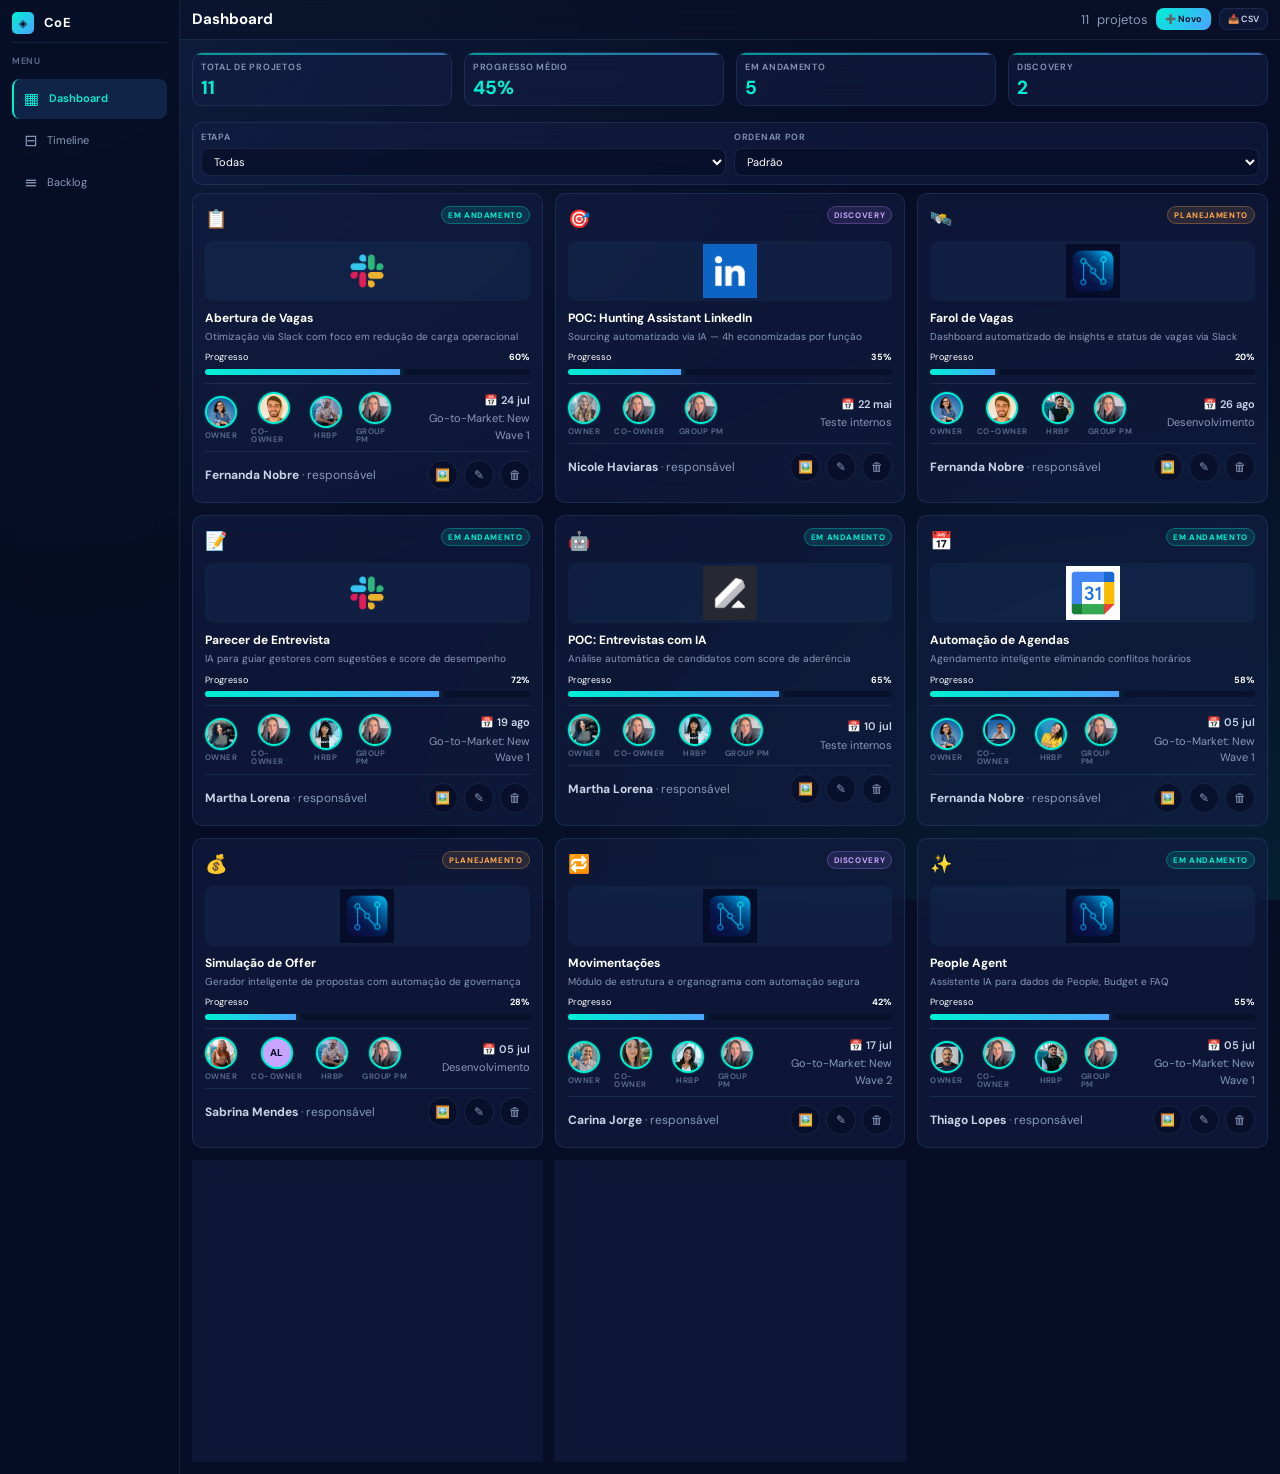
==== commit 5207fbf5: "Merge branch 'main' of https://github.com/dezapimenta/people_project" ====
--- a/index.html
+++ b/index.html
@@ -98,32 +98,32 @@
   font-weight: 600;
   text-transform: uppercase;
   color: var(--ink-4);
-  margin-bottom: 8px;
+  margin-bottom: var(--space-4);
   letter-spacing: 0.08em;
 }
 
 .sidebar-item {
-  padding: 6px 9px;
+  font-size: 11px;
+  padding: var(--space-4) var(--space-6);
   border-radius: var(--r-md);
   cursor: pointer;
-  font-size: 11px;
-  color: var(--ink-2);
+  transition: all 0.2s ease;
   display: flex;
   align-items: center;
-  gap: 12px;
-  transition: all 0.2s ease;
-  border: 1px solid transparent;
+  gap: 10px;
+  color: var(--ink-3);
 }
 
 .sidebar-item:hover {
-  background: var(--neon-blue-soft);
-  color: var(--neon-blue);
+  background: rgba(75, 163, 255, 0.08);
+  color: var(--ink-1);
 }
 
 .sidebar-item.active {
-  background: var(--neon-blue-soft);
-  color: var(--neon-blue);
-  border-color: rgba(75, 163, 255, 0.3);
+  background: rgba(75, 163, 255, 0.15);
+  border-left: 2px solid var(--neon-cyan);
+  padding-left: calc(var(--space-6) - 2px);
+  color: var(--neon-cyan);
   font-weight: 600;
 }
 
@@ -300,41 +300,33 @@
   color: var(--ink-1);
 }
 
-.filter-group input::placeholder { color: var(--ink-4); }
-
 .filter-group input:focus,
 .filter-group select:focus {
   outline: none;
   border-color: var(--neon-cyan);
-  box-shadow: 0 0 0 3px rgba(0, 240, 220, 0.15);
-}
-
-.filter-group select option { background: var(--bg-1); color: var(--ink-1); }
+  box-shadow: 0 0 8px rgba(0, 240, 220, 0.2);
+}
 
 /* ===== PROJECTS GRID ===== */
-.projects-container {
+.projects-grid {
   display: grid;
-  grid-template-columns: repeat(auto-fill, minmax(240px, 1fr));
-  gap: var(--space-4);
+  grid-template-columns: repeat(auto-fill, minmax(280px, 1fr));
+  gap: var(--space-6);
 }
 
 .project-card {
   background: var(--card-bg);
   border: 1px solid var(--card-border);
   border-radius: var(--r-lg);
-  padding: var(--space-4);
+  padding: var(--space-6);
   backdrop-filter: blur(12px);
   transition: all 0.2s ease;
-  cursor: pointer;
-  position: relative;
-  overflow: hidden;
 }
 
 .project-card:hover {
   border-color: var(--card-border-hover);
   background: var(--card-bg-strong);
   transform: translateY(-2px);
-  box-shadow: 0 12px 32px rgba(0, 240, 220, 0.12);
 }
 
 .project-header {
@@ -380,19 +372,15 @@
 .progress-header {
   display: flex;
   justify-content: space-between;
-  font-size: 10px;
-  margin-bottom: 5px;
-  color: var(--ink-3);
-  text-transform: uppercase;
-  letter-spacing: 0.06em;
-}
-
-.progress-header strong { color: var(--neon-cyan); font-weight: 700; }
+  margin-bottom: 4px;
+  font-size: 9px;
+}
 
 .progress-bar {
+  width: 100%;
   height: 6px;
   background: rgba(6, 13, 36, 0.6);
-  border-radius: 3px;
+  border-radius: 999px;
   overflow: hidden;
 }
 
@@ -612,70 +600,47 @@
 
 /* Scrollbar */
 ::-webkit-scrollbar { width: 10px; height: 10px; }
-::-webkit-scrollbar-track { background: var(--bg-deep); }
-::-webkit-scrollbar-thumb { background: var(--card-border); border-radius: 6px; }
-::-webkit-scrollbar-thumb:hover { background: rgba(0, 240, 220, 0.3); }
+::-webkit-scrollbar-track { background: transparent; }
+::-webkit-scrollbar-thumb {
+  background: rgba(75, 163, 255, 0.3);
+  border-radius: 5px;
+}
+::-webkit-scrollbar-thumb:hover { background: rgba(75, 163, 255, 0.5); }
 </style>
 </head>
 <body>
 <div class="layout">
-  <!-- SIDEBAR -->
   <div class="sidebar">
     <div class="sidebar-logo">
-      <div class="sidebar-logo-icon">⚡</div>
-      <div>Projeto CoE<br><span style="font-size: 11px; color: var(--neon-cyan); font-weight: 500;">PEOPLE</span></div>
+      <div class="sidebar-logo-icon">◈</div>
+      <span>CoE</span>
     </div>
-
     <div class="sidebar-section">
-      <div class="sidebar-title">Navegação</div>
+      <div class="sidebar-title">Menu</div>
       <div class="sidebar-item active" data-tab="projetos"><span class="sidebar-icon">▦</span> Dashboard</div>
       <div class="sidebar-item" data-tab="timeline"><span class="sidebar-icon">⊟</span> Timeline</div>
       <div class="sidebar-item" data-tab="backlog"><span class="sidebar-icon">≡</span> Backlog</div>
     </div>
-
-    <div class="sidebar-section">
-      <div class="sidebar-title">Ações</div>
-      <button class="btn btn-primary" style="width: 100%; justify-content: center; margin-bottom: 8px;" onclick="openNewProjectModal()">+ Novo Projeto</button>
-      <button class="btn btn-secondary" style="width: 100%; justify-content: center;" onclick="exportCSV()">↓ Exportar CSV</button>
-    </div>
   </div>
 
-  <!-- MAIN -->
   <div class="main-area">
     <div class="header">
       <h1 id="page-title">Dashboard</h1>
       <div class="header-right">
-        <span><strong id="project-count" style="color: var(--neon-cyan);">0</strong> projetos</span>
-        <div style="display: flex; align-items: center; gap: 10px; padding-left: 16px; border-left: 1px solid var(--card-border);">
-          <div class="avatar avatar-photo" style="background-image: url('assets/team/andreza_pimenta.png'); background-size: cover; background-position: center;" title="Andreza Pimenta"></div>
-          <div style="line-height: 1.2;">
-            <div style="font-size: 13px; font-weight: 700; color: var(--ink-1);">Andreza Pimenta</div>
-            <div style="font-size: 10px; color: var(--neon-cyan); text-transform: uppercase; letter-spacing: 0.08em; font-weight: 600;">Group PM</div>
-          </div>
-        </div>
+        <span id="project-count">11</span> projetos
+        <button class="btn btn-primary" onclick="openNewProjectModal()" style="font-size: 9px; padding: 4px 8px; gap: 4px;">
+          ➕ Novo
+        </button>
+        <button class="btn btn-secondary" onclick="exportCSV()" style="font-size: 9px; padding: 4px 8px; gap: 4px;">
+          📥 CSV
+        </button>
       </div>
     </div>
 
     <div class="content-area">
-      <!-- DASHBOARD -->
       <div id="tab-projetos" class="tab-content">
         <div class="stats" id="stats-container"></div>
-
-        <div style="margin-bottom: var(--space-6);">
-          <div style="font-size: 11px; color: var(--ink-3); text-transform: uppercase; letter-spacing: 0.08em; font-weight: 700; margin-bottom: 8px;">Relatórios</div>
-          <div id="reports-grid" style="display: grid; grid-template-columns: repeat(auto-fit, minmax(220px, 1fr)); gap: var(--space-4);"></div>
-        </div>
-
         <div class="filters">
-          <div class="filter-group">
-            <label>Ordenar por data</label>
-            <select id="filter-date">
-              <option value="start-asc">Início (mais antigo)</option>
-              <option value="start-desc">Início (mais recente)</option>
-              <option value="end-asc">Fim (mais antigo)</option>
-              <option value="end-desc">Fim (mais recente)</option>
-            </select>
-          </div>
           <div class="filter-group">
             <label>Etapa</label>
             <select id="filter-status">
@@ -686,17 +651,25 @@
               <option value="Go-to-Market: New Wave 2">Go-to-Market: New Wave 2</option>
             </select>
           </div>
+          <div class="filter-group">
+            <label>Ordenar por</label>
+            <select id="filter-date">
+              <option value="">Padrão</option>
+              <option value="start-asc">Início (mais próximos)</option>
+              <option value="start-desc">Início (mais distantes)</option>
+              <option value="end-asc">Término (mais próximos)</option>
+              <option value="end-desc">Término (mais distantes)</option>
+            </select>
+          </div>
         </div>
-
-        <div class="projects-container" id="projects-grid"></div>
-      </div>
-
-      <!-- TIMELINE -->
+        <div class="projects-grid" id="projects-grid"></div>
+      </div>
+
       <div id="tab-timeline" class="tab-content" style="display: none;">
-        <div style="display: flex; gap: var(--space-4); margin-bottom: var(--space-4); flex-wrap: wrap; align-items: end;">
-          <div class="filter-group" style="min-width: 200px;">
+        <div class="filters" style="margin-bottom: var(--space-6);">
+          <div class="filter-group">
             <label>Etapa</label>
-            <select id="timeline-filter-stage">
+            <select id="timeline-filter-stage" onchange="applyTimelineFilters()">
               <option value="">Todas</option>
               <option value="Desenvolvimento">Desenvolvimento</option>
               <option value="Teste internos">Teste internos</option>
@@ -706,11 +679,10 @@
           </div>
         </div>
         <div class="timeline-container">
-          <div id="timeline-container-inner" style="min-width: 570px;"></div>
+          <div id="timeline-container-inner"></div>
         </div>
       </div>
 
-      <!-- BACKLOG -->
       <div id="tab-backlog" class="tab-content" style="display: none;">
         <div style="display: flex; justify-content: space-between; align-items: center; margin-bottom: var(--space-6);">
           <h2 style="margin: 0; font-size: 16px; color: var(--ink-1); font-weight: 700;">Backlog Items</h2>
@@ -858,7 +830,6 @@
   ap: { id:'ap', name:'Andreza Pimenta',     initials:'AP', color:'#00f0d4', photo:'assets/team/andreza_pimenta.png' },
 };
 
-// Stakeholders sem foto (Co-Owners e HRBPs externos ao Core team)
 const EXTRAS = {
   mh:  { id:'mh',  name:'Matheus Rocha',         initials:'MR', color:'#5fa8ff', photo:'assets/team/matheus_rocha.png' },
   ak:  { id:'ak',  name:'Amanda Komuta',         initials:'AK', color:'#ff5fa0', photo:'assets/team/amanda_komuta.png' },
@@ -912,7 +883,6 @@
 
 let editingId = null;
 
-// Helper: renderiza um avatar de pessoa (com foto se tiver, ou iniciais)
 function personAvatar(person, size = 28, label = '') {
   if (!person) return '';
   const photoStyle = person.photo
@@ -1003,12 +973,10 @@
     { label: 'Q3', start: 3, end: 6, color: 'linear-gradient(90deg, #00fff2, #b4ff3c)' },
   ];
 
-  // Sort by start date
   const sorted = [...filtered].sort((a, b) => a.start - b.start);
 
   let html = `<div style="position: relative;">`;
 
-  // Legend at TOP
   html += `<div style="display: flex; gap: 12px; margin-bottom: 10px; padding: 8px 10px; background: rgba(6, 13, 36, 0.4); border: 1px solid var(--card-border); border-radius: 6px; flex-wrap: wrap;">
     <div style="font-size: 9px; color: var(--ink-3); text-transform: uppercase; letter-spacing: 0.08em; font-weight: 700; align-self: center;">Etapas:</div>`;
   Object.entries(CATEGORY_COLORS).forEach(([cat, color]) => {
@@ -1018,7 +986,6 @@
   });
   html += `</div>`;
 
-  // Quarters bar
   html += `<div style="display: flex; align-items: center; margin-bottom: 2px;">
     <div style="width: ${LABEL_WIDTH}px;"></div>
     <div style="display: flex; width: ${TIMELINE_WIDTH}px; height: 18px; border-radius: 4px; overflow: hidden;">`;
@@ -1028,7 +995,6 @@
   });
   html += `</div></div>`;
 
-  // Month labels
   html += `<div style="display: flex; align-items: center; margin-bottom: 8px;">
     <div style="width: ${LABEL_WIDTH}px;"></div>
     <div style="display: flex; width: ${TIMELINE_WIDTH}px;">`;
@@ -1037,7 +1003,6 @@
   });
   html += `</div></div>`;
 
-  // Today line
   const todayLeft = LABEL_WIDTH + TODAY_POS * MONTH_WIDTH;
   html += `
     <div style="position: absolute; left: ${todayLeft}px; top: 0; bottom: 0; width: 1.5px; background: #00fff2; z-index: 5; box-shadow: 0 0 8px rgba(0,255,242,0.6);">
@@ -1045,7 +1010,6 @@
     </div>
   `;
 
-  // All projects (no grouping)
   sorted.forEach(p => {
     const catColor = CATEGORY_COLORS[p.category];
     const textColor = CATEGORY_TEXT[p.category] || '#171e3d';
@@ -1381,4 +1345,4 @@
 renderReports();
 </script>
 </body>
-</html>
+</html>
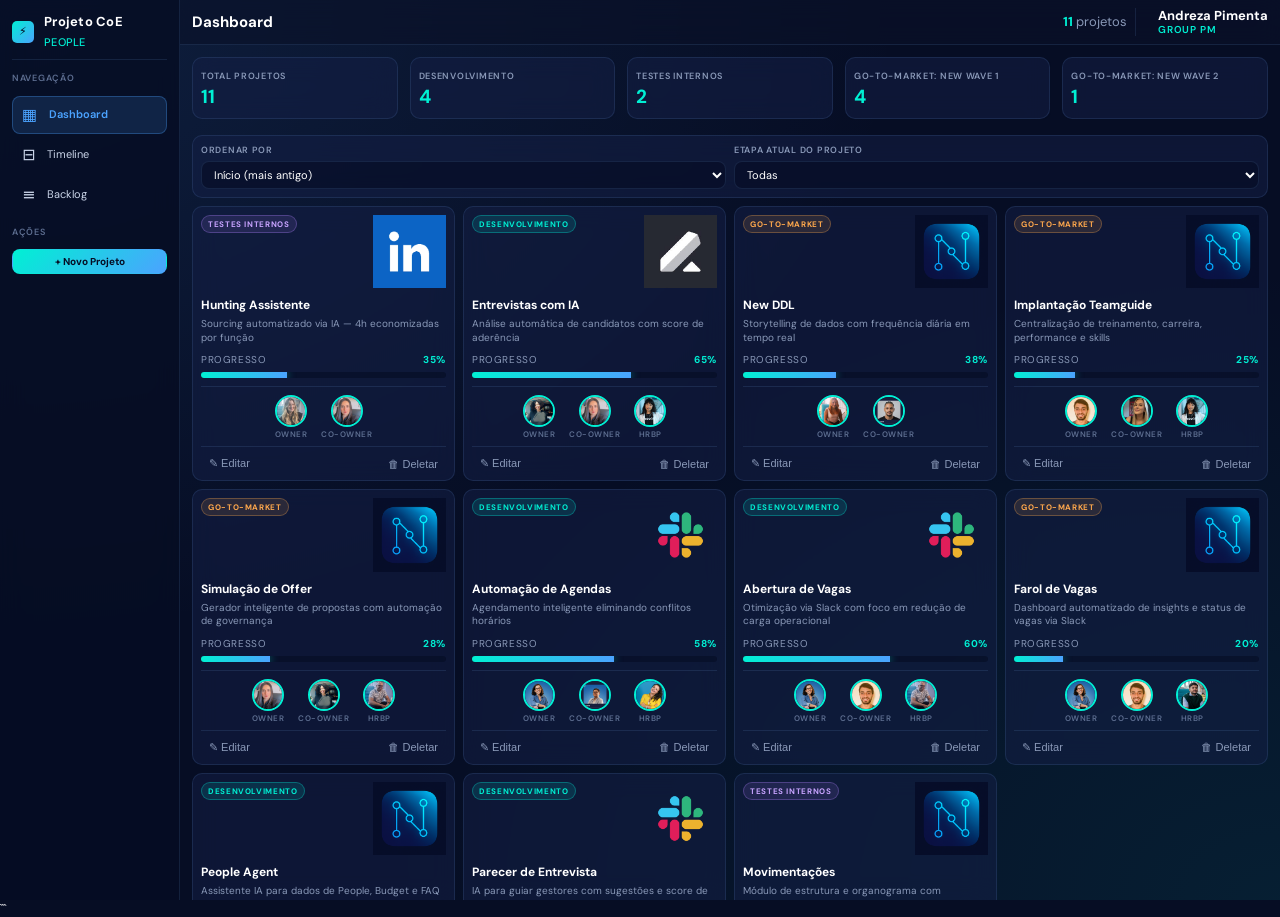
==== commit 49f599b5: "..... ...." ====
--- a/index.html
+++ b/index.html
@@ -49,9 +49,24 @@
   min-height: 100vh;
 }
 
-.layout {
+.app-container {
   display: flex;
-  min-height: 100vh;
+  height: 100vh;
+  width: 100vw;
+  overflow: hidden;
+}
+
+.main-content {
+  flex-grow: 1;
+  display: flex;
+  flex-direction: column;
+  overflow: hidden;
+}
+
+.content-area {
+  flex: 1;
+  overflow-y: auto;
+  padding: var(--space-6);
 }
 
 /* ===== SIDEBAR ===== */
@@ -98,45 +113,36 @@
   font-weight: 600;
   text-transform: uppercase;
   color: var(--ink-4);
-  margin-bottom: var(--space-4);
+  margin-bottom: 8px;
   letter-spacing: 0.08em;
 }
 
 .sidebar-item {
-  font-size: 11px;
-  padding: var(--space-4) var(--space-6);
+  padding: 6px 9px;
   border-radius: var(--r-md);
   cursor: pointer;
-  transition: all 0.2s ease;
+  font-size: 11px;
+  color: var(--ink-2);
   display: flex;
   align-items: center;
-  gap: 10px;
-  color: var(--ink-3);
+  gap: 12px;
+  transition: all 0.2s ease;
+  border: 1px solid transparent;
 }
 
 .sidebar-item:hover {
-  background: rgba(75, 163, 255, 0.08);
-  color: var(--ink-1);
+  background: var(--neon-blue-soft);
+  color: var(--neon-blue);
 }
 
 .sidebar-item.active {
-  background: rgba(75, 163, 255, 0.15);
-  border-left: 2px solid var(--neon-cyan);
-  padding-left: calc(var(--space-6) - 2px);
-  color: var(--neon-cyan);
+  background: var(--neon-blue-soft);
+  color: var(--neon-blue);
+  border-color: rgba(75, 163, 255, 0.3);
   font-weight: 600;
 }
 
 .sidebar-icon { font-size: 16px; }
-
-/* ===== MAIN AREA ===== */
-.main-area {
-  flex: 1;
-  display: flex;
-  flex-direction: column;
-  overflow: hidden;
-  min-width: 0;
-}
 
 .header {
   padding: var(--space-4) var(--space-6);
@@ -161,12 +167,6 @@
   gap: var(--space-4);
   color: var(--ink-3);
   font-size: 13px;
-}
-
-.content-area {
-  flex: 1;
-  overflow-y: auto;
-  padding: var(--space-6);
 }
 
 /* ===== BUTTONS ===== */
@@ -207,6 +207,90 @@
   border-color: var(--neon-cyan);
 }
 
+.timeline-sort-btn {
+  background: rgba(20, 32, 70, 0.5);
+  border: 1px solid var(--card-border);
+  color: var(--ink-2);
+  padding: 4px var(--space-4);
+  border-radius: var(--r-md);
+  cursor: pointer;
+  font-size: 10px;
+  font-weight: 600;
+  transition: all 0.2s ease;
+}
+
+.timeline-sort-btn:hover, .timeline-sort-btn.active {
+  border-color: var(--neon-cyan);
+  color: var(--neon-cyan);
+  background: rgba(0, 240, 220, 0.05);
+}
+
+.action-btn {
+  background: none;
+  border: none;
+  color: var(--ink-3);
+  cursor: pointer;
+  font-size: 11px;
+  transition: color 0.2s;
+  padding: 2px var(--space-4);
+}
+.action-btn:hover { color: var(--neon-cyan); }
+
+/* ===== SWITCH TOGGLE ===== */
+.view-toggle-container {
+  display: flex;
+  align-items: center;
+  gap: 10px;
+  cursor: pointer;
+  user-select: none;
+  padding-left: 12px;
+  border-left: 1px solid var(--card-border);
+}
+
+.toggle-label {
+  font-size: 10px;
+  font-weight: 700;
+  text-transform: uppercase;
+  letter-spacing: 0.06em;
+  transition: color 0.2s;
+  color: var(--ink-4);
+}
+
+.toggle-label.active {
+  color: var(--neon-cyan);
+}
+
+.toggle-switch {
+  width: 44px;
+  height: 22px;
+  background: rgba(20, 32, 70, 0.7);
+  border: 1px solid rgba(120, 180, 255, 0.2);
+  border-radius: 999px;
+  position: relative;
+  transition: border-color 0.2s;
+}
+
+.toggle-switch::after {
+  content: '';
+  position: absolute;
+  width: 16px;
+  height: 16px;
+  left: 2px;
+  top: 2px;
+  background: #ffffff;
+  border-radius: 50%;
+  transition: transform 0.2s, background 0.2s;
+}
+
+.view-toggle-container.kpi-active .toggle-switch {
+  border-color: var(--neon-blue);
+}
+
+.view-toggle-container.kpi-active .toggle-switch::after {
+  transform: translateX(22px);
+  background: var(--neon-blue);
+}
+
 /* ===== CARDS ===== */
 .card {
   background: var(--card-bg);
@@ -225,7 +309,7 @@
 /* ===== STATS ===== */
 .stats {
   display: grid;
-  grid-template-columns: repeat(auto-fit, minmax(200px, 1fr));
+  grid-template-columns: repeat(auto-fit, minmax(180px, 1fr));
   gap: var(--space-6);
   margin-bottom: var(--space-8);
 }
@@ -234,19 +318,10 @@
   background: var(--card-bg);
   border: 1px solid var(--card-border);
   border-radius: var(--r-lg);
-  padding: var(--space-4);
+  padding: var(--space-6) var(--space-4);
   backdrop-filter: blur(12px);
   position: relative;
   overflow: hidden;
-}
-
-.stat-card::before {
-  content: '';
-  position: absolute;
-  top: 0; left: 0; right: 0;
-  height: 2px;
-  background: linear-gradient(90deg, var(--neon-cyan), var(--neon-blue));
-  opacity: 0.6;
 }
 
 .stat-label {
@@ -300,33 +375,32 @@
   color: var(--ink-1);
 }
 
-.filter-group input:focus,
-.filter-group select:focus {
-  outline: none;
-  border-color: var(--neon-cyan);
-  box-shadow: 0 0 8px rgba(0, 240, 220, 0.2);
-}
+.filter-group select option { background: var(--bg-1); color: var(--ink-1); }
 
 /* ===== PROJECTS GRID ===== */
-.projects-grid {
+.projects-container {
   display: grid;
-  grid-template-columns: repeat(auto-fill, minmax(280px, 1fr));
-  gap: var(--space-6);
+  grid-template-columns: repeat(auto-fill, minmax(240px, 1fr));
+  gap: var(--space-4);
 }
 
 .project-card {
   background: var(--card-bg);
   border: 1px solid var(--card-border);
   border-radius: var(--r-lg);
-  padding: var(--space-6);
+  padding: var(--space-4);
   backdrop-filter: blur(12px);
   transition: all 0.2s ease;
+  cursor: pointer;
+  position: relative;
+  overflow: hidden;
 }
 
 .project-card:hover {
   border-color: var(--card-border-hover);
   background: var(--card-bg-strong);
   transform: translateY(-2px);
+  box-shadow: 0 12px 32px rgba(0, 240, 220, 0.12);
 }
 
 .project-header {
@@ -335,8 +409,6 @@
   align-items: flex-start;
   margin-bottom: var(--space-4);
 }
-
-.project-icon { font-size: 18px; }
 
 .project-status {
   display: inline-block;
@@ -372,15 +444,19 @@
 .progress-header {
   display: flex;
   justify-content: space-between;
-  margin-bottom: 4px;
-  font-size: 9px;
-}
+  font-size: 10px;
+  margin-bottom: 5px;
+  color: var(--ink-3);
+  text-transform: uppercase;
+  letter-spacing: 0.06em;
+}
+
+.progress-header strong { color: var(--neon-cyan); font-weight: 700; }
 
 .progress-bar {
-  width: 100%;
   height: 6px;
   background: rgba(6, 13, 36, 0.6);
-  border-radius: 999px;
+  border-radius: 3px;
   overflow: hidden;
 }
 
@@ -389,60 +465,6 @@
   background: linear-gradient(90deg, var(--neon-cyan), var(--neon-blue));
   transition: width 0.3s ease;
   box-shadow: 0 0 8px rgba(0, 240, 220, 0.5);
-}
-
-.project-footer {
-  display: flex;
-  justify-content: space-between;
-  align-items: center;
-  padding-top: var(--space-4);
-  border-top: 1px solid var(--card-border);
-  margin-top: var(--space-4);
-}
-
-.project-owner { display: flex; align-items: center; gap: 10px; }
-
-.avatar {
-  width: 36px;
-  height: 36px;
-  border-radius: 50%;
-  display: flex;
-  align-items: center;
-  justify-content: center;
-  font-size: 11px;
-  font-weight: 700;
-  color: white;
-  border: 2px solid rgba(255, 255, 255, 0.15);
-  flex-shrink: 0;
-}
-.avatar-photo {
-  border: 2px solid var(--neon-cyan);
-  box-shadow: 0 0 0 1px rgba(0, 240, 220, 0.3), 0 0 12px rgba(0, 240, 220, 0.2);
-}
-
-.owner-info { font-size: 12px; }
-.owner-name { font-weight: 600; color: var(--ink-2); }
-.owner-due { font-size: 11px; color: var(--ink-4); margin-top: 1px; }
-
-.project-actions { display: flex; gap: 6px; }
-
-.action-btn {
-  width: 30px; height: 30px;
-  border: 1px solid var(--card-border);
-  border-radius: 50%;
-  background: rgba(6, 13, 36, 0.6);
-  color: var(--ink-3);
-  cursor: pointer;
-  font-size: 12px;
-  transition: all 0.2s ease;
-  display: inline-flex;
-  align-items: center;
-  justify-content: center;
-}
-
-.action-btn:hover {
-  border-color: var(--neon-cyan);
-  color: var(--neon-cyan);
 }
 
 /* ===== MODAL ===== */
@@ -594,82 +616,74 @@
 }
 
 @media (max-width: 1024px) {
-  .sidebar { width: 220px; }
+  .sidebar { width: 140px; }
   .filters { grid-template-columns: 1fr; }
 }
 
 /* Scrollbar */
 ::-webkit-scrollbar { width: 10px; height: 10px; }
-::-webkit-scrollbar-track { background: transparent; }
-::-webkit-scrollbar-thumb {
-  background: rgba(75, 163, 255, 0.3);
-  border-radius: 5px;
-}
-::-webkit-scrollbar-thumb:hover { background: rgba(75, 163, 255, 0.5); }
+::-webkit-scrollbar-track { background: var(--bg-deep); }
+::-webkit-scrollbar-thumb { background: var(--card-border); border-radius: 6px; }
+::-webkit-scrollbar-thumb:hover { background: rgba(0, 240, 220, 0.3); }
 </style>
 </head>
 <body>
-<div class="layout">
+<div class="app-container">
+  
   <div class="sidebar">
     <div class="sidebar-logo">
-      <div class="sidebar-logo-icon">◈</div>
-      <span>CoE</span>
+      <div class="sidebar-logo-icon">⚡</div>
+      <div>Projeto CoE<br><span style="font-size: 11px; color: var(--neon-cyan); font-weight: 500;">PEOPLE</span></div>
     </div>
+
     <div class="sidebar-section">
-      <div class="sidebar-title">Menu</div>
+      <div class="sidebar-title">Navegação</div>
       <div class="sidebar-item active" data-tab="projetos"><span class="sidebar-icon">▦</span> Dashboard</div>
       <div class="sidebar-item" data-tab="timeline"><span class="sidebar-icon">⊟</span> Timeline</div>
       <div class="sidebar-item" data-tab="backlog"><span class="sidebar-icon">≡</span> Backlog</div>
     </div>
+
+    <div class="sidebar-section">
+      <div class="sidebar-title">Ações</div>
+      <button class="btn btn-primary" style="width: 100%; justify-content: center; margin-bottom: 8px;" onclick="openNewProjectModal()">+ Novo Projeto</button>
+    </div>
   </div>
 
-  <div class="main-area">
+  <div class="main-content">
     <div class="header">
       <h1 id="page-title">Dashboard</h1>
       <div class="header-right">
-        <span id="project-count">11</span> projetos
-        <button class="btn btn-primary" onclick="openNewProjectModal()" style="font-size: 9px; padding: 4px 8px; gap: 4px;">
-          ➕ Novo
-        </button>
-        <button class="btn btn-secondary" onclick="exportCSV()" style="font-size: 9px; padding: 4px 8px; gap: 4px;">
-          📥 CSV
-        </button>
+        <span><strong id="project-count" style="color: var(--neon-cyan);">0</strong> projetos</span>
+        <div style="display: flex; align-items: center; gap: 10px; padding-left: 12px; border-left: 1px solid var(--card-border);">
+          <div class="avatar avatar-photo" style="background-image: url('assets/team/andreza_pimenta.png'); background-size: cover; background-position: center;" title="Andreza Pimenta"></div>
+          <div style="line-height: 1.2;">
+            <div style="font-size: 13px; font-weight: 700; color: var(--ink-1);">Andreza Pimenta</div>
+            <div style="font-size: 10px; color: var(--neon-cyan); text-transform: uppercase; letter-spacing: 0.08em; font-weight: 600;">Group PM</div>
+          </div>
+        </div>
       </div>
     </div>
 
     <div class="content-area">
+      
       <div id="tab-projetos" class="tab-content">
         <div class="stats" id="stats-container"></div>
+
         <div class="filters">
           <div class="filter-group">
-            <label>Etapa</label>
-            <select id="filter-status">
-              <option value="">Todas</option>
-              <option value="Desenvolvimento">Desenvolvimento</option>
-              <option value="Teste internos">Teste internos</option>
-              <option value="Go-to-Market: New Wave 1">Go-to-Market: New Wave 1</option>
-              <option value="Go-to-Market: New Wave 2">Go-to-Market: New Wave 2</option>
+            <label>Ordenar por</label>
+            <select id="filter-date" onchange="applyDashboardFilters()">
+              <option value="start-asc">Início (mais antigo)</option>
+              <option value="start-desc">Início (mais recente)</option>
+              <option value="end-asc">Fim (mais antigo)</option>
+              <option value="end-desc">Fim (mais recente)</option>
+              <option value="interface-asc">Interface / Infraestrutura (A-Z)</option>
+              <option value="owner-asc">Owner (A-Z)</option>
             </select>
           </div>
           <div class="filter-group">
-            <label>Ordenar por</label>
-            <select id="filter-date">
-              <option value="">Padrão</option>
-              <option value="start-asc">Início (mais próximos)</option>
-              <option value="start-desc">Início (mais distantes)</option>
-              <option value="end-asc">Término (mais próximos)</option>
-              <option value="end-desc">Término (mais distantes)</option>
-            </select>
-          </div>
-        </div>
-        <div class="projects-grid" id="projects-grid"></div>
-      </div>
-
-      <div id="tab-timeline" class="tab-content" style="display: none;">
-        <div class="filters" style="margin-bottom: var(--space-6);">
-          <div class="filter-group">
-            <label>Etapa</label>
-            <select id="timeline-filter-stage" onchange="applyTimelineFilters()">
+            <label>Etapa Atual do Projeto</label>
+            <select id="filter-status" onchange="applyDashboardFilters()">
               <option value="">Todas</option>
               <option value="Desenvolvimento">Desenvolvimento</option>
               <option value="Teste internos">Teste internos</option>
@@ -678,8 +692,29 @@
             </select>
           </div>
         </div>
+
+        <div class="projects-container" id="projects-grid"></div>
+      </div>
+
+      <div id="tab-timeline" class="tab-content" style="display: none;">
+        <div style="display: flex; justify-content: space-between; align-items: center; margin-bottom: var(--space-6); background: var(--card-bg); border: 1px solid var(--card-border); padding: 10px 14px; border-radius: var(--r-lg); backdrop-filter: blur(12px); flex-wrap: wrap; gap: 10px;">
+          <div style="display: flex; gap: 10px; align-items: center;">
+            <span style="font-size: 10px; color: var(--ink-3); text-transform: uppercase; letter-spacing: 0.08em; font-weight: 700; margin-right: var(--space-4);">Ordenar Linha:</span>
+            <button class="timeline-sort-btn active" id="sort-timeline-start" onclick="sortTimeline('start')">Testes Internos</button>
+            <button class="timeline-sort-btn" id="sort-timeline-owner" onclick="sortTimeline('owner')">Owner</button>
+            <button class="timeline-sort-btn" id="sort-timeline-infra" onclick="sortTimeline('infra')">Interface</button>
+            <button class="timeline-sort-btn" id="sort-timeline-impact" onclick="sortTimeline('impact')">Público Alvo</button>
+          </div>
+          
+          <div class="view-toggle-container" id="timeline-toggle-switch" onclick="toggleTimelineView()">
+            <span class="toggle-label active" id="lbl-view-timeline">Timeline</span>
+            <div class="toggle-switch"></div>
+            <span class="toggle-label" id="lbl-view-kpis">KPIs</span>
+          </div>
+        </div>
+
         <div class="timeline-container">
-          <div id="timeline-container-inner"></div>
+          <div id="timeline-container-inner" style="min-width: 570px;"></div>
         </div>
       </div>
 
@@ -692,13 +727,10 @@
         </div>
         <div class="backlog-list" id="backlog-list"></div>
       </div>
-
-      <!-- RELATÓRIOS removido — integrado ao Dashboard -->
     </div>
   </div>
 </div>
 
-<!-- MODAL -->
 <div class="modal" id="project-modal">
   <div class="modal-content">
     <button class="modal-close" onclick="closeModal()">✕</button>
@@ -713,7 +745,7 @@
           <option value="planning">Planejamento</option>
         </select>
       </div>
-      <div class="form-group"><label>Etapa</label>
+      <div class="form-group"><label>Etapa Atual</label>
         <select id="form-category" required>
           <option value="Desenvolvimento">Desenvolvimento</option>
           <option value="Teste internos">Teste internos</option>
@@ -723,7 +755,7 @@
       </div>
       <div class="form-group"><label>Progresso (%)</label><input type="number" id="form-progress" min="0" max="100" value="0" required></div>
       <div class="form-group"><label>Owner</label><select id="form-owner" required></select></div>
-      <div class="form-group"><label>Prazo</label><input type="text" id="form-due" placeholder="ex: 12 jun" required></div>
+      <div class="form-group"><label>Prazo Geral</label><input type="text" id="form-due" placeholder="ex: 12 jun" required></div>
       <div class="modal-footer">
         <button type="button" class="btn btn-secondary" onclick="closeModal()">Cancelar</button>
         <button type="submit" class="btn btn-primary">Salvar</button>
@@ -732,49 +764,22 @@
   </div>
 </div>
 
-<!-- INTERFACE VIEWER MODAL -->
-<div class="modal" id="interface-modal">
-  <div style="position: relative; width: 90vw; height: 90vh; background: var(--bg-deep); border: 1px solid var(--card-border); border-radius: var(--r-lg); overflow: hidden; display: flex; flex-direction: column;">
-    <div style="display: flex; justify-content: space-between; align-items: center; padding: 16px; border-bottom: 1px solid var(--card-border); background: rgba(10, 17, 41, 0.6);">
-      <h2 id="interface-title" style="margin: 0; font-size: 16px; color: var(--ink-1); font-weight: 700;"></h2>
-      <button class="modal-close" onclick="closeInterfaceModal()">✕</button>
-    </div>
-    <div style="flex: 1; overflow: auto; display: flex; align-items: center; justify-content: center; background: rgba(6, 13, 36, 0.6);">
-      <img id="interface-image" src="" alt="Interface" style="max-width: 100%; max-height: 100%; object-fit: contain; border-radius: 8px;">
-    </div>
-  </div>
-</div>
-
-<!-- BACKLOG ITEM MODAL -->
 <div class="modal" id="backlog-modal">
   <div class="modal-content">
     <button class="modal-close" onclick="closeBacklogModal()">✕</button>
     <div class="modal-header" id="backlog-modal-title">Novo Item do Backlog</div>
     <form id="backlog-form">
-      <div class="form-group">
-        <label>Nome da Tarefa</label>
-        <input type="text" id="backlog-name" placeholder="Ex: Integração Greenhouse → Farol" required>
-      </div>
-      <div class="form-group">
-        <label>Projeto Relacionado</label>
-        <select id="backlog-project" required>
-          <option value="">Selecione um projeto</option>
-        </select>
-      </div>
-      <div class="form-group">
-        <label>Descrição</label>
-        <textarea id="backlog-desc" placeholder="Descrição da tarefa (opcional)"></textarea>
-      </div>
-      <div class="form-group">
-        <label>Prioridade</label>
+      <div class="form-group"><label>Nome da Tarefa</label><input type="text" id="backlog-name" placeholder="Ex: Integração Greenhouse" required></div>
+      <div class="form-group"><label>Projeto Relacionado</label><select id="backlog-project" required><option value="">Selecione um projeto</option></select></div>
+      <div class="form-group"><label>Descrição</label><textarea id="backlog-desc" placeholder="Descrição opcional"></textarea></div>
+      <div class="form-group"><label>Prioridade</label>
         <select id="backlog-priority" required>
           <option value="low">Baixa</option>
           <option value="medium" selected>Média</option>
           <option value="high">Alta</option>
         </select>
       </div>
-      <div class="form-group">
-        <label>Status</label>
+      <div class="form-group"><label>Status</label>
         <select id="backlog-status" required>
           <option value="todo">A Fazer</option>
           <option value="in-progress">Em Progresso</option>
@@ -789,30 +794,37 @@
   </div>
 </div>
 
-<!-- TIMELINE EDIT MODAL -->
 <div class="modal" id="timeline-edit-modal">
   <div class="modal-content">
     <button class="modal-close" onclick="closeTimelineEditModal()">✕</button>
-    <div class="modal-header" id="timeline-edit-title">Editar Cronograma</div>
+    <div class="modal-header" id="timeline-edit-title">Editar Cronograma de Etapas</div>
     <form id="timeline-edit-form">
       <div style="background: rgba(75, 163, 255, 0.06); border: 1px solid rgba(75, 163, 255, 0.2); border-radius: var(--r-md); padding: var(--space-6); margin-bottom: var(--space-6);">
-        <div id="timeline-project-info" style="color: var(--ink-2); font-weight: 500; margin-bottom: var(--space-4);"></div>
-      </div>
+        <div id="timeline-project-info" style="color: var(--ink-2); font-weight: 500;"></div>
+      </div>
+      
       <div class="form-group">
-        <label>Data de Início (ex: 12 jun)</label>
+        <label>Escolha a Etapa para Definir Datas</label>
+        <select id="timeline-stage-select" onchange="loadStageDatesData()">
+          <option value="Desenvolvimento">Desenvolvimento</option>
+          <option value="Testes Internos">Teste internos</option>
+          <option value="Go-to-Market: New Wave 1">Go-to-Market: New Wave 1</option>
+          <option value="Go-to-Market: New Wave 2">Go-to-Market: New Wave 2</option>
+        </select>
+      </div>
+      
+      <div class="form-group">
+        <label>Data de Início da Etapa (ex: 10 abr, 12 jun)</label>
         <input type="text" id="timeline-start" placeholder="ex: 12 jun" required>
       </div>
       <div class="form-group">
-        <label>Data de Término (ex: 24 jul)</label>
+        <label>Data de Término da Etapa (ex: 22 mai, 24 jul)</label>
         <input type="text" id="timeline-end" placeholder="ex: 24 jul" required>
       </div>
-      <div class="form-group">
-        <label>Progresso (%)</label>
-        <input type="number" id="timeline-progress" min="0" max="100" value="0" required>
-      </div>
+      <div class="form-group" style="display:none;"><label>Progresso desta Etapa (%)</label><input type="number" id="timeline-progress" min="0" max="100" value="0" required></div>
       <div class="modal-footer">
         <button type="button" class="btn btn-secondary" onclick="closeTimelineEditModal()">Cancelar</button>
-        <button type="submit" class="btn btn-primary">Salvar Mudanças</button>
+        <button type="submit" class="btn btn-primary">Salvar Etapa na Barra</button>
       </div>
     </form>
   </div>
@@ -838,23 +850,146 @@
   pja: { id:'pja', name:'Paula Jannini',         initials:'PJ', color:'#ff5fa0', photo:'assets/team/paula_jannini.png' },
   cpc: { id:'cpc', name:'Camila Pereira',        initials:'CP', color:'#5fffb0', photo:'assets/team/camila_pereira.png' },
   gz:  { id:'gz',  name:'Gustavo Zaluski',       initials:'GZ', color:'#b4ff3c', photo:'assets/team/gustavo_zaluski.png' },
-  cea: { id:'cea', name:'Camila Erika',          initials:'CE', color:'#00f0d4' },
+  cea: { id:'cea', name:'Camila Erika',          alwaysHide: true, initials:'CE', color:'#00f0d4' },
   lm:  { id:'lm',  name:'Ligia Mayumi',          initials:'LM', color:'#c8a4ff', photo:'assets/team/ligia_mayumi.png' },
   gg:  { id:'gg',  name:'Gabriela Gonçales',    initials:'GG', color:'#ffa94d', photo:'assets/team/gabriela_goncales.png' },
 };
 
 let PROJECTS = [
-  { id:'p1', name:'Abertura de Vagas', sub:'Otimização via Slack com foco em redução de carga operacional', icon:'📋', iface:'assets/interfaces/slack.png', status:'progress', progress: 60, owner: TEAM.fn, coOwner: TEAM.rn, hrbp: EXTRAS.mh, due: '24 jul', startStr: '12 jun', endStr: '24 jul', start: 2.4, end: 3.8, category:'Go-to-Market: New Wave 1' },
-  { id:'p2', name:'POC: Hunting Assistant LinkedIn', sub:'Sourcing automatizado via IA — 4h economizadas por função', icon:'🎯', iface:'assets/interfaces/linkedin.png', status:'discovery', progress: 35, owner: TEAM.nh, coOwner: TEAM.ap, hrbp: null, due: '22 mai', startStr: '10 abr', endStr: '22 mai', start: 0.33, end: 1.73, category:'Teste internos' },
-  { id:'p3', name:'Farol de Vagas', sub:'Dashboard automatizado de insights e status de vagas via Slack', icon:'🛰️', iface:'assets/interfaces/people_platform.png', status:'planning', progress: 20, owner: TEAM.fn, coOwner: TEAM.rn, hrbp: EXTRAS.gz, due: '26 ago', startStr: '15 jul', endStr: '26 ago', start: 3.5, end: 4.87, category:'Desenvolvimento' },
-  { id:'p4', name:'Parecer de Entrevista', sub:'IA para guiar gestores com sugestões e score de desempenho', icon:'📝', iface:'assets/interfaces/slack.png', status:'progress', progress: 72, owner: TEAM.ml, coOwner: TEAM.ap, hrbp: EXTRAS.lm, due: '19 ago', startStr: '12 jun', endStr: '19 ago', start: 2.4, end: 4.63, category:'Go-to-Market: New Wave 1' },
-  { id:'p5', name:'POC: Entrevistas com IA', sub:'Análise automática de candidatos com score de aderência', icon:'🤖', iface:'assets/interfaces/lever.png', status:'progress', progress: 65, owner: TEAM.ml, coOwner: TEAM.ap, hrbp: EXTRAS.lm, due: '10 jul', startStr: '29 mai', endStr: '10 jul', start: 1.97, end: 3.33, category:'Teste internos' },
-  { id:'p6', name:'Automação de Agendas', sub:'Agendamento inteligente eliminando conflitos horários', icon:'📅', iface:'assets/interfaces/google_calendar.png', status:'progress', progress: 58, owner: TEAM.fn, coOwner: EXTRAS.ak, hrbp: EXTRAS.apc, due: '05 jul', startStr: '26 mai', endStr: '05 jul', start: 1.87, end: 3.17, category:'Go-to-Market: New Wave 1' },
-  { id:'p7', name:'Simulação de Offer', sub:'Gerador inteligente de propostas com automação de governança', icon:'💰', iface:'assets/interfaces/people_platform.png', status:'planning', progress: 28, owner: TEAM.sm, coOwner: EXTRAS.alo, hrbp: EXTRAS.mh, due: '05 jul', startStr: '26 mai', endStr: '05 jul', start: 1.87, end: 3.17, category:'Desenvolvimento' },
-  { id:'p8', name:'Movimentações', sub:'Módulo de estrutura e organograma com automação segura', icon:'🔁', iface:'assets/interfaces/people_platform.png', status:'discovery', progress: 42, owner: TEAM.cj, coOwner: EXTRAS.pja, hrbp: EXTRAS.cpc, due: '17 jul', startStr: '05 jun', endStr: '17 jul', start: 2.17, end: 3.57, category:'Go-to-Market: New Wave 2' },
-  { id:'p9', name:'People Agent', sub:'Assistente IA para dados de People, Budget e FAQ', icon:'✨', iface:'assets/interfaces/people_platform.png', status:'progress', progress: 55, owner: TEAM.tl, coOwner: TEAM.ap, hrbp: EXTRAS.gz, due: '05 jul', startStr: '26 mai', endStr: '05 jul', start: 1.87, end: 3.17, category:'Go-to-Market: New Wave 1' },
-  { id:'p10', name:'Dashboard Líder (New DDL)', sub:'Storytelling de dados com frequência diária em tempo real', icon:'📊', iface:'assets/interfaces/people_platform.png', status:'planning', progress: 38, owner: TEAM.sm, coOwner: TEAM.tl, hrbp: null, due: '27 jul', startStr: '15 jun', endStr: '27 jul', start: 2.5, end: 3.9, category:'Desenvolvimento' },
-  { id:'p11', name:'Implantação Teamguide', sub:'Centralização de treinamento, carreira, performance e skills', icon:'🚀', iface:'assets/interfaces/people_platform.png', status:'planning', progress: 25, owner: TEAM.rn, coOwner: EXTRAS.gg, hrbp: EXTRAS.lm, due: '12 set', startStr: '01 ago', endStr: '12 set', start: 4.03, end: 5.4, category:'Desenvolvimento' },
+  { id:'p1', name:'Abertura de Vagas', sub:'Otimização via Slack com foco em redução de carga operacional', icon:'📋', iface:'assets/interfaces/slack.png', status:'progress', progress: 60, owner: TEAM.fn, coOwner: TEAM.rn, hrbp: EXTRAS.mh, due: '24 jul', category:'Go-to-Market: New Wave 1', impacted: 'Líder Neon',
+    stages: { 
+      'Desenvolvimento': { startStr: '01 mar', endStr: '05 jun', progress: 70 },
+      'Testes Internos': { startStr: '08 jun', endStr: '26 jun', progress: 0 },
+      'Go-to-Market: New Wave 1': { startStr: '29 jun', endStr: '10 jul', progress: 60 },
+      'Go-to-Market: New Wave 2': { startStr: '13 jul', endStr: '24 jul', progress: 60 }  
+    },
+    metrics: [
+      { name: 'CSAT', baseline: '3,6', info: 'Satisfação do Gestor com o novo processo de abertura da Vaga no Slack', mai: '-', jun: '-', jul: '-', ago: '-', set: '-' },
+      { name: 'Redução de Campos de Preechimento [Qnt]', baseline: '27', info: 'Redução dos Campos de preenchimento manual.', mai: '-', jun: '-', jul: '-', ago: '-', set: '-' }
+    ]
+  },
+  { id:'p2', name:'Hunting Assistente', sub:'Sourcing automatizado via IA — 4h economizadas por função', iface:'assets/interfaces/linkedin.png', status:'discovery', progress: 35, owner: TEAM.nh, coOwner: TEAM.ap, hrbp: null, due: '22 mai', category:'Teste internos', impacted: 'TA',
+    stages: {       
+      'Desenvolvimento': { startStr: '01 abr', endStr: '10 abr', progress: 100 },
+      'Testes Internos': { startStr: '13 abr', endStr: '12 jul', progress: 80 }
+    },
+    metrics: [
+      { name: 'Taxa de Conversão [%]', baseline: '64%', info: 'Leads convertidos por Hiring Assistant / Total de Leads convertidos', mai: '-', jun: '-', jul: '-', ago: '-', set: '-' },
+      { name: 'Taxa de Contratação [%]', baseline: '34%', info: 'Contratados por Hiring Assistant / Total de Contratados', mai: '-', jun: '-', jul: '-', ago: '-', set: '-' },
+      { name: 'Usabilidade do linkedin hiring assistant', baseline: '0', info: 'Usabilidade do linkedin hiring assistant pelos recrutadores (por mês por recrutador)', mai: '-', jun: '-', jul: '-', ago: '-', set: '-' }
+    ]
+  },
+  { id:'p3', name:'Farol de Vagas', sub:'Dashboard automatizado de insights e status de vagas via Slack', icon:'🛰️', iface:'assets/interfaces/people_platform.png', status:'planning', progress: 20, owner: TEAM.fn, coOwner: TEAM.rn, hrbp: EXTRAS.gz, due: '26 ago', category:'Desenvolvimento', impacted: 'Líder Neon',
+    stages: {       
+      'Desenvolvimento': { startStr: '01 jul', endStr: '15 jul', progress: 0 },
+      'Testes Internos': { startStr: '18 jul', endStr: '29 jul', progress: 0 },
+      'Go-to-Market: New Wave 1': { startStr: '01 ago', endStr: '21 ago', progress: 0 },  
+    },
+    metrics: [
+      { name: 'Taxa de Adoção[%]', baseline: '0', info: '% líderes com vagas abertas que acessam o painel.', mai: '-', jun: '-', jul: '-', ago: '-', set: '-' },
+      { name: 'CSAT', baseline: '3,6', info: 'Satisfação do Gestor com a ferramenta', mai: '-', jun: '-', jul: '-', ago: '-', set: '-' }
+    ]
+  },
+  // ATUALIZADO: CONFIGURAÇÃO DE MÉTRICAS E BASELINES EXATAS DO PROJETO IA DE ENTREVISTAS
+  { id:'p4', name:'Parecer de Entrevista', sub:'IA para guiar gestores com sugestões e score de desempenho', icon:'📝', iface:'assets/interfaces/slack.png', status:'progress', progress: 72, owner: TEAM.ml, coOwner: TEAM.ap, hrbp: EXTRAS.lm, due: '19 ago', category:'Go-to-Market: New Wave 1', impacted: 'Líder Neon',
+    stages: {       
+      'Desenvolvimento': { startStr: '01 abr', endStr: '12 jun', progress: 100 },
+      'Testes Internos': { startStr: '23 jun', endStr: '11 jul', progress: 0 },
+      'Go-to-Market: New Wave 1': { startStr: '14 jul', endStr: '13 ago', progress: 0 },
+      'Go-to-Market: New Wave 2': { startStr: '16 ago', endStr: '27 ago', progress: 0 }  
+    },
+    metrics: [
+      { name: 'Score Candidato [%]', baseline: '0', info: 'Mede a qualidade do candidato (recomendações dos entrevistadores, consenso entre etapas, scores de competências 1-5)', mai: '-', jun: '-', jul: '-', ago: '-', set: '-' },
+      { name: 'Efetividade por entrevistador [%]', baseline: '0', info: 'pipeline_quality_score médio por avaliador, para identificar onde o preenchimento de pareceres está mais fraco', mai: '-', jun: '-', jul: '-', ago: '-', set: '-' }
+    ]
+  },
+  { id:'p5', name:'Entrevistas com IA', sub:'Análise automática de candidatos com score de aderência', icon:'🤖', iface:'assets/interfaces/lever.png', status:'progress', progress: 65, owner: TEAM.ml, coOwner: TEAM.ap, hrbp: EXTRAS.lm, due: '10 jul', category:'Teste internos', impacted: 'TA',
+    stages: {       
+      'Desenvolvimento': { startStr: '10 abr', endStr: '20 mai', progress: 100 },
+      'Testes Internos': { startStr: '10 abr', endStr: '20 mai', progress: 100 },
+      'Go-to-Market: New Wave 1': { startStr: '21 mai', endStr: '24 jul', progress: 60 },
+      'Go-to-Market: New Wave 2': { startStr: '21 mai', endStr: '24 jul', progress: 60 }  
+    },
+    metrics: [
+      { name: 'Taxa de conversão [%]', baseline: '52,9', info: 'Taxa de conversão Triagem > Entrevista c/ Gestor (IA x Humano)', mai: '-', jun: '-', jul: '-', ago: '-', set: '-' },
+      { name: 'Taxa de Contratação [%]', baseline: '0', info: 'Volume de candidatos Stage 2 que chegaram ao final do processo', mai: '-', jun: '-', jul: '-', ago: '-', set: '-' },
+      { name: 'Tempo média na etapa de screening [dias]', baseline: '6,7', info: 'Tempo Médio de Permanência na Etapa de Entrevista', mai: '-', jun: '-', jul: '-', ago: '-', set: '-' },
+      { name: 'Taxa de contratação de pessoas diversas [%]', baseline: '65', info: 'Contratados com recorte de diversidade (Mulher ou Preta/Parda ou PCD)/Total de Contratados', mai: '-', jun: '-', jul: '-', ago: '-', set: '-' },
+      { name: 'NPS do Candidato', baseline: '6,8', info: 'Satisfação do candidato com o processo atual', mai: '-', jun: '-', jul: '-', ago: '-', set: '-' }
+    ]
+  },
+  { id:'p6', name:'Automação de Agendas', sub:'Agendamento inteligente eliminando conflitos horários', icon:'📅', iface:'assets/interfaces/slack.png', status:'progress', progress: 58, owner: TEAM.fn, coOwner: EXTRAS.ak, hrbp: EXTRAS.apc, due: '05 jul', category:'Go-to-Market: New Wave 1', impacted: 'TA',
+    stages: {       
+      'Desenvolvimento': { startStr: '10 abr', endStr: '20 mai', progress: 100 },
+      'Testes Internos': { startStr: '10 abr', endStr: '20 mai', progress: 100 },
+      'Go-to-Market: New Wave 1': { startStr: '21 mai', endStr: '24 jul', progress: 60 },
+      'Go-to-Market: New Wave 2': { startStr: '21 mai', endStr: '24 jul', progress: 60 }  
+    },
+    metrics: [
+      { name: 'Lead Time [h/mês]', baseline: '140', info: 'Tempo no agendamento de candidatos pelo time de TA', mai: '-', jun: '-', jul: '-', ago: '-', set: '-' }
+    ]
+  },
+  { id:'p7', name:'Simulação de Offer', sub:'Gerador inteligente de propostas com automação de governança', icon:'💰', iface:'assets/interfaces/people_platform.png', status:'planning', progress: 28, owner: TEAM.ap, coOwner: TEAM.ml, hrbp: EXTRAS.mh, due: '05 jul', category:'Desenvolvimento', impacted: 'TA',
+    stages: {       
+      'Desenvolvimento': { startStr: ' 05 mai', endStr: '29 mai', progress: 100 },
+      'Testes Internos': { startStr: '01 jun', endStr: '17 jun', progress: 0 },
+      'Go-to-Market: New Wave 1': { startStr: '20 jun', endStr: '20 jul', progress: 0 } 
+    },
+    metrics: [
+      { name: 'Lead Time [h/mês]', baseline: '80', info: 'Tempo no processo da Offer', mai: '-', jun: '-', jul: '-', ago: '-', set: '-' }
+    ]
+  },
+  { id:'p8', name:'Movimentações', sub:'Módulo de estrutura e organograma com automação segura', icon:'🔁', iface:'assets/interfaces/people_platform.png', status:'discovery', progress: 42, owner: TEAM.cj, coOwner: EXTRAS.pja, hrbp: EXTRAS.cpc, due: '17 jul', category:'Go-to-Market: New Wave 2', impacted: 'Líder Neon',
+    stages: {       
+      'Desenvolvimento': { startStr: '10 abr', endStr: '05 jun', progress: 90 },
+      'Testes Internos': { startStr: '08 jun', endStr: '19 jun', progress: 0 },
+      'Go-to-Market: New Wave 1': { startStr: '22 jun', endStr: '17 jul', progress: 0 },
+      'Go-to-Market: New Wave 2': { startStr: '20 jul', endStr: '31 jul', progress: 0 }  
+    },
+    metrics: [
+      { name: 'Taxa de Adoção (WAU: Weekly Active Users) [%]', baseline: '21%', info: '% líderes que acessam o Líder Hub pelo menos uma vez por semana', mai: '-', jun: '-', jul: '-', ago: '-', set: '-' },
+      { name: 'Taxa de Sucesso [%]', baseline: '0%', info: 'Movimentações concluídas com sucesso.', mai: '-', jun: '-', jul: '-', ago: '-', set: '-' },
+      { name: 'Lead Time [h/mês]', baseline: '25', info: 'Tempo no processo de Movimentação Hierarquica no Líder Hub', mai: '-', jun: '-', jul: '-', ago: '-', set: '-' }
+    ]
+  },
+  { id:'p9', name:'People Agent', sub:'Assistente IA para dados de People, Budget e FAQ', icon:'✨', iface:'assets/interfaces/people_platform.png', status:'progress', progress: 55, owner: TEAM.ap, coOwner: TEAM.tl, hrbp: EXTRAS.gz, due: '05 jul', category:'Go-to-Market: New Wave 1', impacted: 'Líder Neon',
+    stages: {       
+      'Desenvolvimento': { startStr: '01 mar', endStr: '28 mai', progress: 100 },
+      'Testes Internos': { startStr: '28 mai', endStr: '30 jun', progress: 0 },
+      'Go-to-Market: New Wave 1': { startStr: '03 jul', endStr: '02 ago', progress: 0 },
+      'Go-to-Market: New Wave 2': { startStr: '05 ago', endStr: '04 set', progress: 0 }  
+    },
+    metrics: [
+      { name: 'Taxa de Adoção (WAU: Weekly Active Users) [%]', baseline: '0%', info: '% líderes que acessam o Agente pelo menos uma vez por semana', mai: '-', jun: '-', jul: '-', ago: '-', set: '-' }
+    ]
+  },
+  { id:'p10', name:'New DDL', sub:'Storytelling de dados com frequência diária em tempo real', icon:'📊', iface:'assets/interfaces/people_platform.png', status:'planning', progress: 38, owner: TEAM.sm, coOwner: TEAM.tl, hrbp: null, due: '27 jul', category:'Desenvolvimento', impacted: 'Líder Neon',
+    stages: {       
+      'Desenvolvimento': { startStr: '01 mar', endStr: '15 jun', progress: 80 },
+      'Testes Internos': { startStr: '18 jun', endStr: '29 jun', progress: 0 },
+      'Go-to-Market: New Wave 1': { startStr: '02 jul', endStr: '13 jul', progress: 0 },
+      'Go-to-Market: New Wave 2': { startStr: '16 jul', endStr: '27 jul', progress: 0 }  
+    },
+    metrics: [
+      { name: 'Taxa de Adoção (MAU: Monthly Active Users) [%]', baseline: '15', info: '% líderes que acessam o DDL pelo menos uma vez por mês', mai: '-', jun: '-', jul: '-', ago: '-', set: '-' }
+    ]
+  },
+  { id:'p11', name:'Implantação Teamguide', sub:'Centralização de treinamento, carreira, performance e skills', icon:'🚀', iface:'assets/interfaces/people_platform.png', status:'planning', progress: 25, owner: TEAM.rn, coOwner: EXTRAS.gg, hrbp: EXTRAS.lm, due: '12 set', category:'Desenvolvimento', impacted: 'Líder Neon',
+    stages: {       
+      'Desenvolvimento': { startStr: '15 abr', endStr: '19 jun', progress: 80 },
+      'Testes Internos': { startStr: '22 jun', endStr: '03 jul', progress: 100 },
+      'Go-to-Market: New Wave 1': { startStr: '06 jul', endStr: '31 jul', progress: 60 }
+    },
+    metrics: [
+      { name: 'Taxa de conclusão de treinamentos obrigatórios [%]', baseline: '100%', info: '% de colaboradores com treinamentos obrigatórios concluídos', mai: '-', jun: '-', jul: '-', ago: '-', set: '-' },
+      { name: 'Taxa de conclusão de treinamentos gerais [%]', baseline: '45%', info: '% de colaboradores com treinamentos de onboarding concluídos', mai: '-', jun: '-', jul: '-', ago: '-', set: '-' },
+      { name: 'Incidência de Bugs', baseline: '35', info: 'Volume de tickets abertos no módulo de treinamento', mai: '-', jun: '-', jul: '-', ago: '-', set: '-' },
+      { name: 'Taxa de Adesão pesquisa Onboarding [%]', baseline: '38%', info: 'Adesão à pesquisas de Onboarding na plataforma', mai: '-', jun: '-', jul: '-', ago: '-', set: '-' },
+      { name: 'Taxa de Adesão pesquisa Hiring Manager [%]', baseline: '24%', info: 'Adesão à pesquisas de Hiring Manager na plataforma', mai: '-', jun: '-', jul: '-', ago: '-', set: '-' },
+      { name: 'Taxa de Adesão pesquisa de Clima [%]', baseline: '68%', info: 'Adesão à pesquisas de clima na plataforma', mai: '-', jun: '-', jul: '-', ago: '-', set: '-' },
+      { name: 'Taxa de Adoção (MAU: Monthly Active Users) [%]', baseline: '0%', info: 'líderes que acessam o Dashboard de gestão de clima/carreira/1:1 etc pelo menos uma vez ao mês.', mai: '-', jun: '-', jul: '-', ago: '-', set: '-' }
+    ]
+  },
 ];
 
 let BACKLOG = [
@@ -866,35 +1001,59 @@
   { id:'b6', name:'Validação de erros de empresa', project:'Movimentações', priority:'high', status:'todo', description:'' },
 ];
 
-const STATUS_LABEL = { progress: 'Em andamento', discovery: 'Discovery', planning: 'Planejamento' };
+const STATUS_LABEL = { progress: 'Desenvolvimento', discovery: 'Testes Internos', planning: 'Go-to-Market' };
+
 const CATEGORY_COLORS = {
-  'Desenvolvimento':         '#008fff',
-  'Teste internos':          '#b4ff3c',
-  'Go-to-Market: New Wave 1':'#00fff2',
-  'Go-to-Market: New Wave 2':'#0000d3',
+  'Desenvolvimento':         'rgba(216, 216, 216, 0.55)',
+  'Testes Internos':          'rgba(180, 255, 60, 0.55)',
+  'Go-to-Market: New Wave 1': 'rgba(0, 240, 212, 0.55)',
+  'Go-to-Market: New Wave 2': 'rgba(75, 163, 255, 0.55)',
 };
 
+const CATEGORY_BORDERS = {
+  'Desenvolvimento':         'rgba(216, 216, 216, 0.85)',
+  'Testes Internos':          'var(--neon-lime)',
+  'Go-to-Market: New Wave 1': 'var(--neon-cyan)',
+  'Go-to-Market: New Wave 2': 'var(--neon-blue)',
+};
+
 const CATEGORY_TEXT = {
-  'Desenvolvimento':         '#171e3d',
-  'Teste internos':          '#171e3d',
-  'Go-to-Market: New Wave 1':'#171e3d',
-  'Go-to-Market: New Wave 2':'#ffffff',
+  'Desenvolvimento':         '#ffffff',
+  'Testes Internos':          '#060d24', 
+  'Go-to-Market: New Wave 1': '#060d24', 
+  'Go-to-Market: New Wave 2': '#ffffff',
 };
 
 let editingId = null;
-
+let editingProjectId = null;
+let currentActiveView = 'timeline'; 
+
+function dueToPos(due) {
+  if (!due) return 0;
+  const months = { abr: 0, mai: 1, jun: 2, jul: 3, ago: 4, set: 5 };
+  const parts = due.toLowerCase().trim().split(/\s+/);
+  if (parts.length < 2) return 0;
+  const day = parseInt(parts[0]) || 1;
+  const monthStr = parts[1].substring(0, 3);
+  const monthIdx = months[monthStr] !== undefined ? months[monthStr] : 0;
+  return monthIdx + (day / 30);
+}
+
+function generateTimelineAvatarHtml(person, size = 18) {
+  if (!person || !person.photo || person.alwaysHide) return '';
+  return `<img src="${person.photo}" alt="${person.name}" title="${person.name}" 
+               style="width: ${size}px; height: ${size}px; border-radius: 50%; border: 1.5px solid var(--neon-cyan); object-fit: cover; box-shadow: 0 0 4px rgba(0,240,220,0.15);" 
+               onerror="this.style.display='none';">`;
+}
+
+// ATUALIZADO: REMOVIDO EXCLUSIVAMENTE A EXIBIÇÃO DA GROUP PM (ANDREZA PIMENTA) DOS CARDS DO DASHBOARD
 function personAvatar(person, size = 28, label = '') {
-  if (!person) return '';
-  const photoStyle = person.photo
-    ? `background-image: url('${person.photo}'); background-size: cover; background-position: center;`
-    : `background: ${person.color}; color: var(--bg-deep); display: flex; align-items: center; justify-content: center; font-size: ${Math.round(size * 0.32)}px; font-weight: 700;`;
-  const initials = person.photo ? '' : person.initials;
+  if (!person || !person.photo || label === 'Group PM') return ''; 
   return `
     <div style="display: flex; flex-direction: column; align-items: center; gap: 3px;" title="${person.name}${label ? ' · ' + label : ''}">
-      <div style="width: ${size}px; height: ${size}px; border-radius: 50%; ${photoStyle} border: 2px solid var(--neon-cyan); box-shadow: 0 0 0 1px rgba(0, 240, 220, 0.2);">${initials}</div>
+      <img src="${person.photo}" style="width: ${size}px; height: ${size}px; border-radius: 50%; border: 2px solid var(--neon-cyan); object-fit: cover;" onerror="this.parentNode.style.display='none';">
       ${label ? `<div style="font-size: 8px; color: var(--ink-4); text-transform: uppercase; letter-spacing: 0.06em; font-weight: 600; line-height: 1;">${label}</div>` : ''}
-    </div>
-  `;
+    </div>`;
 }
 
 function renderProjects(filtered = PROJECTS) {
@@ -903,11 +1062,8 @@
   grid.innerHTML = filtered.map(p => `
     <div class="project-card">
       <div class="project-header">
-        <div class="project-icon">${p.icon}</div>
         <div class="project-status ${p.status}">${STATUS_LABEL[p.status]}</div>
-      </div>
-      <div style="margin-bottom: var(--space-4); display: flex; align-items: center; justify-content: center; height: 60px; background: rgba(75, 163, 255, 0.06); border-radius: var(--r-md);">
-        <img src="${p.iface}" alt="${p.name}" style="max-width: 90%; max-height: 90%; object-fit: contain;" />
+        ${p.iface ? `<img src="${p.iface}" alt="${p.name}" style="max-width: 30%; max-height: 30%; object-fit: contain;" />` : ''}
       </div>
       <h3 class="project-title">${p.name}</h3>
       <p class="project-subtitle">${p.sub}</p>
@@ -916,146 +1072,229 @@
         <div class="progress-bar"><div class="progress-fill" style="width: ${p.progress}%"></div></div>
       </div>
 
-      <div style="display: flex; gap: 14px; align-items: center; padding: var(--space-4) 0; border-top: 1px solid var(--card-border); border-bottom: 1px solid var(--card-border); margin-top: var(--space-4);">
+      <div style="display: flex; gap: 14px; align-items: center; padding: var(--space-4) 0; border-top: 1px solid var(--card-border); border-bottom: 1px solid var(--card-border); margin-top: var(--space-4); justify-content: center;">
         ${personAvatar(p.owner, 32, 'Owner')}
-        ${p.coOwner ? personAvatar(p.coOwner, 32, 'Co-Owner') : ''}
-        ${p.hrbp ? personAvatar(p.hrbp, 32, 'HRBP') : ''}
-        ${personAvatar(TEAM.ap, 32, 'Group PM')}
-        <div style="margin-left: auto; text-align: right; font-size: 11px; color: var(--ink-3);">
-          <div style="font-weight: 600; color: var(--ink-2);">📅 ${p.due}</div>
-          <div style="margin-top: 2px;">${p.category}</div>
-        </div>
+        ${personAvatar(p.coOwner, 32, 'Co-Owner')}
+        ${personAvatar(p.hrbp, 32, 'HRBP')}
       </div>
 
       <div style="display: flex; justify-content: space-between; align-items: center; margin-top: var(--space-4);">
-        <div style="font-size: 12px; color: var(--ink-3);"><strong style="color: var(--ink-2);">${p.owner.name}</strong> · responsável</div>
-        <div class="project-actions">
-          <button class="action-btn" onclick="viewInterface('${p.id}')" title="Ver interface">🖼️</button>
-          <button class="action-btn" onclick="openEditModal('${p.id}')" title="Editar">✎</button>
-          <button class="action-btn" onclick="deleteProject('${p.id}')" title="Deletar">🗑</button>
-        </div>
+        <button class="action-btn" onclick="openEditModal('${p.id}')" title="Editar">✎ Editar</button>
+        <button class="action-btn" onclick="deleteProject('${p.id}')" title="Deletar">🗑 Deletar</button>
       </div>
     </div>
   `).join('');
 }
 
 function renderStats() {
-  const statusCounts = {};
-  PROJECTS.forEach(p => { statusCounts[p.status] = (statusCounts[p.status] || 0) + 1; });
-  const avg = Math.round(PROJECTS.reduce((sum, p) => sum + p.progress, 0) / PROJECTS.length);
+  const countDesenv = PROJECTS.filter(p => p.category === 'Desenvolvimento').length;
+  const countTestes = PROJECTS.filter(p => p.category === 'Teste internos').length;
+  const countWave1 = PROJECTS.filter(p => p.category === 'Go-to-Market: New Wave 1').length;
+  const countWave2 = PROJECTS.filter(p => p.category === 'Go-to-Market: New Wave 2').length;
+  
   document.getElementById('stats-container').innerHTML = `
-    <div class="stat-card"><div class="stat-label">Total de Projetos</div><div class="stat-value">${PROJECTS.length}</div></div>
-    <div class="stat-card"><div class="stat-label">Progresso Médio</div><div class="stat-value">${avg}%</div></div>
-    <div class="stat-card"><div class="stat-label">Em Andamento</div><div class="stat-value">${statusCounts.progress || 0}</div></div>
-    <div class="stat-card"><div class="stat-label">Discovery</div><div class="stat-value">${statusCounts.discovery || 0}</div></div>
+    <div class="stat-card"><div class="stat-label">Total Projetos</div><div class="stat-value">${PROJECTS.length}</div></div>
+    <div class="stat-card"><div class="stat-label">Desenvolvimento</div><div class="stat-value">${countDesenv}</div></div>
+    <div class="stat-card"><div class="stat-label">Testes Internos</div><div class="stat-value">${countTestes}</div></div>
+    <div class="stat-card"><div class="stat-label">Go-To-Market: New Wave 1</div><div class="stat-value">${countWave1}</div></div>
+    <div class="stat-card"><div class="stat-label">Go-To-Market: New Wave 2</div><div class="stat-value">${countWave2}</div></div>
   `;
 }
 
-function dueToPos(due) {
-  if (!due) return 0;
-  const months = { abr: 0, mai: 1, jun: 2, jul: 3, ago: 4, set: 5, out: 6 };
-  const [day, monthStr] = due.toLowerCase().split(' ');
-  const month = months[monthStr] ?? 0;
-  return month + (parseInt(day) || 1) / 30;
+function toggleTimelineView() {
+  const toggleContainer = document.getElementById('timeline-toggle-switch');
+  
+  if (currentActiveView === 'timeline') {
+    currentActiveView = 'kpis';
+    toggleContainer.classList.add('kpi-active');
+    document.getElementById('lbl-view-timeline').classList.remove('active');
+    document.getElementById('lbl-view-kpis').classList.add('active');
+  } else {
+    currentActiveView = 'timeline';
+    toggleContainer.classList.remove('kpi-active');
+    document.getElementById('lbl-view-kpis').classList.remove('active');
+    document.getElementById('lbl-view-timeline').classList.add('active');
+  }
+  sortTimeline(currentTimelineSort);
+}
+
+// ATUALIZADO: RETIRADA DA COLUNA TARGET E INTEGRAÇÃO DOS AVATARES COMPLETOS DE SQUAD (OWNER, COOWNER, HRBP)
+function buildTimelineHTML(filtered) {
+  if (currentActiveView === 'timeline') {
+    const LABEL_WIDTH = 220; 
+    const TOTAL_MONTHS = 6;
+    const MONTH_WIDTH = 100; 
+    const TIMELINE_WIDTH = TOTAL_MONTHS * MONTH_WIDTH;
+    const MONTHS = ['Abr', 'Mai', 'Jun', 'Jul', 'Ago', 'Set'];
+    const TODAY_POS = 1.87;
+
+    const QUARTERS = [
+      { label: 'Q2', start: 0, end: 4, color: 'rgba(216, 216, 216, 0.1)' },
+      { label: 'Q3', start: 4, end: 7, color: 'rgba(216, 216, 216, 0.1)' },
+    ];
+
+    let html = `<div style="position: relative;">`;
+
+    html += `<div style="display: flex; gap: 16px; margin-bottom: 20px; padding: 10px 14px; background: rgba(10, 17, 41, 0.4); border: 1px solid var(--card-border); border-radius: var(--r-lg); backdrop-filter: blur(8px); flex-wrap: wrap; align-items: center;">
+      <div style="font-size: 10px; color: var(--ink-3); text-transform: uppercase; letter-spacing: 0.08em; font-weight: 700;">Legenda das Etapas:</div>`;
+    Object.entries(CATEGORY_COLORS).forEach(([stageName, color]) => {
+      const borderColor = CATEGORY_BORDERS[stageName];
+      html += `<div style="display: flex; align-items: center; gap: 6px; font-size: 11px; color: var(--ink-1); font-weight: 500;">
+        <div style="width: 10px; height: 10px; background: ${color}; border: 1px solid ${borderColor}; border-radius: 3px; box-shadow: 0 0 6px ${borderColor}60;"></div>
+        <span>${stageName}</span>
+      </div>`;
+    });
+    html += `</div>`;
+
+    html += `<div style="display: flex; align-items: center; margin-bottom: 2px;">
+      <div style="width: ${LABEL_WIDTH}px;"></div>
+      <div style="display: flex; width: ${TIMELINE_WIDTH}px; height: 18px; border-radius: 4px; overflow: hidden; border: 1px solid var(--card-border);">`;
+    QUARTERS.forEach(q => {
+      const width = (q.end - q.start) * MONTH_WIDTH;
+      html += `<div style="width: ${width}px; background: ${q.color}; display: flex; align-items: center; justify-content: center; color: var(--ink-2); font-weight: 700; font-size: 9px;">${q.label}</div>`;
+    });
+    html += `</div>
+      <div style="width: 120px; font-size: 9px; font-weight: 700; color: var(--ink-3); text-transform: uppercase; letter-spacing: 0.08em; text-align: left; padding-left: 14px;">Público Alvo</div>
+      <div style="width: 90px; font-size: 9px; font-weight: 700; color: var(--ink-3); text-transform: uppercase; letter-spacing: 0.08em; text-align: center;">Squad</div>
+    </div>`;
+
+    html += `<div style="display: flex; align-items: center; margin-bottom: 8px;">
+      <div style="width: ${LABEL_WIDTH}px;"></div>
+      <div style="display: flex; width: ${TIMELINE_WIDTH}px;">`;
+    MONTHS.forEach(month => {
+      html += `<div style="width: ${MONTH_WIDTH}px; text-align: center; font-size: 8px; color: var(--ink-3); font-weight: 600; padding: 1px 0;">${month}</div>`;
+    });
+    html += `</div><div style="width: 120px;"></div><div style="width: 90px;"></div></div>`;
+
+    const todayLeft = LABEL_WIDTH + TODAY_POS * MONTH_WIDTH;
+    html += `
+      <div style="position: absolute; left: ${todayLeft}px; top: 40px; bottom: 0; width: 1.5px; background: #00fff2; z-index: 5; box-shadow: 0 0 8px rgba(0,255,242,0.6);">
+        <div style="position: absolute; top: 24px; left: 50%; transform: translateX(-50%); background: #00fff2; color: #171e3d; padding: 1px 5px; border-radius: 2px; font-size: 8px; font-weight: 700; white-space: nowrap;">Hoje</div>
+      </div>
+    `;
+
+    filtered.forEach(p => {
+      // ATUALIZADO: SQUAD TRAZ TODOS RESPEITANDO A ORDEM OWNER -> COOWNER -> HRBP
+      const avOwner = generateTimelineAvatarHtml(p.owner, 20);
+      const avCoOwner = generateTimelineAvatarHtml(p.coOwner, 20);
+      const avHrbp = generateTimelineAvatarHtml(p.hrbp, 20);
+      const avatarWrapperHtml = `<div style="display: flex; gap: 3px; align-items: center; justify-content: center; width: 90px;">${avOwner}${avCoOwner}${avHrbp}</div>`;
+
+      html += `<div style="display: flex; border-bottom: 1px solid rgba(120, 180, 255, 0.05); padding: 10px 0; align-items: center;">
+        <div style="width: ${LABEL_WIDTH}px; padding-right: 8px; font-size: 10px; font-weight: 500; color: var(--ink-2); display: flex; align-items: center; gap: 8px;">
+          ${p.iface ? `<img src="${p.iface}" alt="" style="width: 22px; height: 22px; border-radius: 5px; object-fit: contain; background: rgba(255,255,255,0.05); padding: 2px; flex-shrink: 0;" />` : `<div style="width: 22px; height: 22px; flex-shrink:0;"></div>`}
+          <span style="font-weight: 700; white-space: nowrap; overflow: hidden; text-overflow: ellipsis; max-width: 170px;" title="${p.name}">${p.name}</span>
+        </div>
+        <div style="position: relative; width: ${TIMELINE_WIDTH}px; height: 26px; background: rgba(255,255,255,0.01); border-radius: 4px; margin-left: 12px; display: flex; align-items: center;">`;
+
+      const stageEntries = Object.entries(p.stages || {});
+      stageEntries.forEach(([stageName, stageData]) => {
+        const startPos = dueToPos(stageData.startStr);
+        const endPos = dueToPos(stageData.endStr);
+        const leftPx = startPos * MONTH_WIDTH;
+        const widthPx = (endPos - startPos) * MONTH_WIDTH;
+
+        if (widthPx > 0) {
+          const catColor = CATEGORY_COLORS[stageName] || 'rgba(75, 163, 255, 0.55)';
+          const borderColor = CATEGORY_BORDERS[stageName] || 'var(--neon-blue)';
+          const textColor = CATEGORY_TEXT[stageName] || '#ffffff';
+
+          html += `
+            <div style="position: absolute; left: ${leftPx}px; width: ${widthPx}px; height: 20px; top: 3px; background: ${catColor}; border: 1px solid ${borderColor}; backdrop-filter: blur(4px); border-radius: 4px; display: flex; align-items: center; justify-content: flex-end; padding: 0 6px; color: ${textColor}; font-size: 8px; font-weight: 700; box-shadow: 0 0 8px ${borderColor}40, inset 0 0 6px rgba(255,255,255,0.1); cursor: pointer; overflow: hidden;" onclick="openTimelineEditModal('${p.id}', '${stageName}')"></div>
+            <div style="position: absolute; left: ${leftPx}px; top: 25px; font-size: 7px; color: var(--ink-4); white-space: nowrap; font-weight: 500;">${stageData.startStr}</div>
+            <div style="position: absolute; left: ${leftPx + widthPx}px; top: 25px; transform: translateX(-100%); font-size: 7px; color: var(--ink-4); white-space: nowrap; font-weight: 500;">${stageData.endStr}</div>
+          `;
+        }
+      });
+
+      html += `</div>
+        <div style="width: 120px; padding-left: 14px; font-size: 10px; font-weight: 600; color: var(--ink-3); line-height: 1.2; white-space: normal; word-break: break-word;">${p.impacted || 'Não informado'}</div>
+        ${avatarWrapperHtml}
+      </div>`;
+    });
+    html += `</div>`;
+    return html;
+
+  } else {
+    // ==========================================
+    // CONFIGURAÇÃO MODO KPIS (SEM COLUNA TARGET)
+    // ==========================================
+    const PROJ_WIDTH = 150;
+    const METRIC_WIDTH = 220; 
+    const VAL_WIDTH = 65;
+    const KPI_COLS = ['Baseline', 'Mai', 'Jun', 'Jul', 'Ago', 'Set']; // ATUALIZADO: Removido 'Target' das colunas
+    const TOTAL_VALS_WIDTH = KPI_COLS.length * VAL_WIDTH;
+
+    let html = `<div style="position: relative;">`;
+    html += `<div style="margin-top: 15px;"></div>`;
+    html += `<div style="display: flex; align-items: center; margin-bottom: 8px; border-bottom: 1px solid var(--card-border); padding-bottom: 6px;">
+      <div style="width: ${PROJ_WIDTH}px; font-size: 9px; font-weight: 700; color: var(--ink-3); text-transform: uppercase; letter-spacing: 0.08em;">Projeto</div>
+      <div style="width: ${METRIC_WIDTH}px; font-size: 9px; font-weight: 700; color: var(--neon-cyan); text-transform: uppercase; letter-spacing: 0.08em; padding-left: 10px;">Métrica</div>
+      <div style="display: flex; width: ${TOTAL_VALS_WIDTH}px;">`;
+    KPI_COLS.forEach(col => {
+      html += `<div style="width: ${VAL_WIDTH}px; text-align: center; font-size: 9px; color: var(--neon-blue); font-weight: 700; text-transform: uppercase; letter-spacing: 0.06em;">${col}</div>`;
+    });
+    html += `</div>
+      <div style="width: 100px; font-size: 9px; font-weight: 700; color: var(--ink-3); text-transform: uppercase; letter-spacing: 0.08em; padding-left: 14px;">Público Alvo</div>
+      <div style="width: 90px; font-size: 9px; font-weight: 700; color: var(--ink-3); text-transform: uppercase; letter-spacing: 0.08em; text-align: center;">Squad</div>
+    </div>`;
+
+    filtered.forEach(p => {
+      const metricList = p.metrics || [{ name: 'Sem métricas associadas', baseline: '-', mai: '-', jun: '-', jul: '-', ago: '-', set: '-' }];
+      const avOwner = generateTimelineAvatarHtml(p.owner, 20);
+      const avCoOwner = generateTimelineAvatarHtml(p.coOwner, 20);
+      const avHrbp = generateTimelineAvatarHtml(p.hrbp, 20);
+      const avatarWrapperHtml = `<div style="display: flex; gap: 3px; align-items: center; justify-content: center; width: 90px;">${avOwner}${avCoOwner}${avHrbp}</div>`;
+
+      metricList.forEach((m, idx) => {
+        html += `<div style="display: flex; border-bottom: 1px solid rgba(120, 180, 255, 0.05); padding: 8px 0; align-items: center; min-height: 38px;">`;
+        
+        if (idx === 0) {
+          html += `<div style="width: ${PROJ_WIDTH}px; padding-right: 8px; font-size: 10px; font-weight: 700; color: var(--ink-1); display: flex; align-items: center; gap: 6px;">
+            ${p.iface ? `<img src="${p.iface}" alt="" style="width: 18px; height: 18px; border-radius: 4px; object-fit: contain; background: rgba(255,255,255,0.05); padding: 1px;" />` : ''}
+            <span style="white-space: nowrap; overflow: hidden; text-overflow: ellipsis;" title="${p.name}">${p.name}</span>
+          </div>`;
+        } else {
+          html += `<div style="width: ${PROJ_WIDTH}px;"></div>`;
+        }
+
+        html += `<div style="width: ${METRIC_WIDTH}px; font-size: 10px; font-weight: 500; color: var(--ink-2); padding-left: 10px; padding-right: 10px; white-space: normal; word-break: break-word; line-height: 1.3; display: flex; align-items: center; gap: 6px;">
+          <span>${m.name}</span>${m.info ? `<span style="font-size: 10px; color: var(--neon-blue); cursor: help;" title="${m.info}">&#9432;</span>` : ''}
+        </div>`;
+
+        html += `<div style="display: flex; width: ${TOTAL_VALS_WIDTH}px;">`;
+        const keys = ['baseline', 'mai', 'jun', 'jul', 'ago', 'set']; // ATUALIZADO: Chave 'target' expurgada do loop
+        keys.forEach(k => {
+          const val = m[k] || '-';
+          const isFilled = val !== '-';
+          let txtColor = 'var(--ink-1)';
+          if (k === 'baseline') txtColor = 'var(--ink-3)';
+          if (!isFilled) txtColor = 'var(--ink-4)';
+
+          html += `<div style="width: ${VAL_WIDTH}px; text-align: center; font-size: 10px; font-weight: 600; color: ${txtColor};">${val}</div>`;
+        });
+        html += `</div>`;
+
+        if (idx === 0) {
+          html += `
+            <div style="width: 100px; padding-left: 14px; font-size: 10px; font-weight: 600; color: var(--ink-3); white-space: nowrap; overflow: hidden; text-overflow: ellipsis;" title="${p.impacted || 'Não informado'}">${p.impacted || 'Não informado'}</div>
+            ${avatarWrapperHtml}
+          `;
+        } else {
+          html += `<div style="width: 100px;"></div><div style="width: 90px;"></div>`;
+        }
+
+        html += `</div>`;
+      });
+    });
+    html += `</div>`;
+    return html;
+  }
 }
 
 function renderTimeline(filtered = PROJECTS) {
-  const container = document.getElementById('timeline-container-inner');
-  const TOTAL_MONTHS = 6;
-  const MONTH_WIDTH = 75;
-  const TIMELINE_WIDTH = TOTAL_MONTHS * MONTH_WIDTH;
-  const LABEL_WIDTH = 220;
-  const MONTHS = ['Abr', 'Mai', 'Jun', 'Jul', 'Ago', 'Set'];
-  const TODAY_POS = 1.87;
-
-  const QUARTERS = [
-    { label: 'Q2', start: 0, end: 3, color: 'linear-gradient(90deg, #008fff, #00fff2)' },
-    { label: 'Q3', start: 3, end: 6, color: 'linear-gradient(90deg, #00fff2, #b4ff3c)' },
-  ];
-
-  const sorted = [...filtered].sort((a, b) => a.start - b.start);
-
-  let html = `<div style="position: relative;">`;
-
-  html += `<div style="display: flex; gap: 12px; margin-bottom: 10px; padding: 8px 10px; background: rgba(6, 13, 36, 0.4); border: 1px solid var(--card-border); border-radius: 6px; flex-wrap: wrap;">
-    <div style="font-size: 9px; color: var(--ink-3); text-transform: uppercase; letter-spacing: 0.08em; font-weight: 700; align-self: center;">Etapas:</div>`;
-  Object.entries(CATEGORY_COLORS).forEach(([cat, color]) => {
-    html += `<div style="display: flex; align-items: center; gap: 5px; font-size: 9px; color: var(--ink-2); font-weight: 600;">
-      <div style="width: 12px; height: 12px; background: ${color}; border-radius: 2px;"></div>${cat}
-    </div>`;
-  });
-  html += `</div>`;
-
-  html += `<div style="display: flex; align-items: center; margin-bottom: 2px;">
-    <div style="width: ${LABEL_WIDTH}px;"></div>
-    <div style="display: flex; width: ${TIMELINE_WIDTH}px; height: 18px; border-radius: 4px; overflow: hidden;">`;
-  QUARTERS.forEach(q => {
-    const width = (q.end - q.start) * MONTH_WIDTH;
-    html += `<div style="width: ${width}px; background: ${q.color}; display: flex; align-items: center; justify-content: center; color: #171e3d; font-weight: 700; font-size: 9px;">${q.label}</div>`;
-  });
-  html += `</div></div>`;
-
-  html += `<div style="display: flex; align-items: center; margin-bottom: 8px;">
-    <div style="width: ${LABEL_WIDTH}px;"></div>
-    <div style="display: flex; width: ${TIMELINE_WIDTH}px;">`;
-  MONTHS.forEach(month => {
-    html += `<div style="width: ${MONTH_WIDTH}px; text-align: center; font-size: 8px; color: var(--ink-3); font-weight: 600; padding: 1px 0;">${month}</div>`;
-  });
-  html += `</div></div>`;
-
-  const todayLeft = LABEL_WIDTH + TODAY_POS * MONTH_WIDTH;
-  html += `
-    <div style="position: absolute; left: ${todayLeft}px; top: 0; bottom: 0; width: 1.5px; background: #00fff2; z-index: 5; box-shadow: 0 0 8px rgba(0,255,242,0.6);">
-      <div style="position: absolute; top: 24px; left: 50%; transform: translateX(-50%); background: #00fff2; color: #171e3d; padding: 1px 5px; border-radius: 2px; font-size: 8px; font-weight: 700; white-space: nowrap;">Hoje</div>
-    </div>
-  `;
-
-  sorted.forEach(p => {
-    const catColor = CATEGORY_COLORS[p.category];
-    const textColor = CATEGORY_TEXT[p.category] || '#171e3d';
-    const left = p.start * MONTH_WIDTH;
-    const width = Math.max((p.end - p.start) * MONTH_WIDTH, 80);
-
-    const stack = [p.owner, p.coOwner, p.hrbp].filter(Boolean).map((person, i) => {
-      const photoStyle = person.photo
-        ? `background-image: url('${person.photo}'); background-size: cover; background-position: center;`
-        : `background: ${person.color}; color: #171e3d; display: flex; align-items: center; justify-content: center; font-size: 6px; font-weight: 700;`;
-      const initials = person.photo ? '' : person.initials;
-      return `<div style="width: 16px; height: 16px; border-radius: 50%; ${photoStyle} border: 1.5px solid var(--bg-1); margin-left: ${i === 0 ? 0 : -5}px; flex-shrink: 0;" title="${person.name}">${initials}</div>`;
-    }).join('');
-
-    const chipBg = textColor === '#ffffff' ? 'rgba(255, 255, 255, 0.2)' : 'rgba(23, 30, 61, 0.25)';
-
-    html += `
-      <div style="display: flex; align-items: center; margin-bottom: 14px;">
-        <div style="width: ${LABEL_WIDTH}px; padding-right: 8px; font-size: 10px; font-weight: 500; color: var(--ink-2); display: flex; align-items: center; gap: 6px;" title="${p.name}">
-          <img src="${p.iface}" style="width: 22px; height: 22px; border-radius: 5px; flex-shrink: 0; object-fit: contain;" alt="" />
-          <span>${p.name}</span>
-        </div>
-        <div style="position: relative; width: ${TIMELINE_WIDTH}px; height: 30px;">
-          <div style="position: absolute; left: ${left}px; width: ${width}px; height: 22px; top: 0; background: ${catColor}; border-radius: 4px; display: flex; align-items: center; justify-content: space-between; padding: 0 6px 0 3px; color: ${textColor}; font-size: 9px; font-weight: 700; box-shadow: 0 1px 5px ${catColor}50; overflow: hidden; cursor: pointer; transition: all 0.2s ease;" onmouseover="this.style.opacity='0.8';" onmouseout="this.style.opacity='1';" onclick="openTimelineEditModal('${p.id}')">
-            <div style="display: flex; align-items: center; flex-shrink: 0;">${stack}</div>
-            <span style="background: ${chipBg}; padding: 0 4px; border-radius: 2px; font-size: 8px; font-weight: 700; flex-shrink: 0;">${p.progress}%</span>
-          </div>
-          <div style="position: absolute; left: ${left}px; top: 23px; font-size: 7px; color: var(--ink-3); white-space: nowrap; font-weight: 500;">${p.startStr}</div>
-          <div style="position: absolute; left: ${left + width}px; top: 23px; transform: translateX(-100%); font-size: 7px; color: var(--ink-3); white-space: nowrap; font-weight: 500;">${p.endStr}</div>
-        </div>
-      </div>
-    `;
-  });
-
-  html += `</div>`;
-  container.innerHTML = html;
-}
-
-let timelineStageFilter = '';
-function applyTimelineFilters() {
-  timelineStageFilter = document.getElementById('timeline-filter-stage').value;
-  let filtered = PROJECTS.filter(p => !timelineStageFilter || p.category === timelineStageFilter);
-  filtered.sort((a, b) => a.start - b.start);
-  renderTimeline(filtered);
-}
-function sortTimeline() { applyTimelineFilters(); }
+  document.getElementById('timeline-container-inner').innerHTML = buildTimelineHTML(filtered);
+}
 
 function renderBacklog() {
   const list = document.getElementById('backlog-list');
@@ -1064,50 +1303,14 @@
       <div style="flex: 1;">
         <div class="backlog-title">${t.name}</div>
         <div class="backlog-project">${t.project}</div>
-        ${t.description ? `<div style="font-size: 11px; color: var(--ink-3); margin-top: 4px;">${t.description}</div>` : ''}
       </div>
       <div style="display: flex; gap: 8px; align-items: center;">
         <span class="status-badge status-${t.status}">${t.status === 'todo' ? 'A Fazer' : t.status === 'in-progress' ? 'Em Progresso' : 'Concluído'}</span>
         <span class="priority-badge priority-${t.priority}">${t.priority === 'high' ? 'Alta' : t.priority === 'medium' ? 'Média' : 'Baixa'}</span>
-        <button class="action-btn" onclick="deleteBacklogItem('${t.id}')" title="Deletar" style="width: 26px; height: 26px; padding: 0; display: flex; align-items: center; justify-content: center;">🗑</button>
+        <button class="action-btn" onclick="deleteBacklogItem('${t.id}')" title="Deletar">🗑</button>
       </div>
     </div>
   `).join('');
-}
-
-function renderReports() {
-  const statusCounts = {};
-  PROJECTS.forEach(p => { statusCounts[p.status] = (statusCounts[p.status] || 0) + 1; });
-  const categoryCounts = {};
-  PROJECTS.forEach(p => { categoryCounts[p.category] = (categoryCounts[p.category] || 0) + 1; });
-
-  document.getElementById('reports-grid').innerHTML = `
-    <div class="card">
-      <div class="stat-label" style="margin-bottom: 16px;">Por Status</div>
-      ${Object.entries(statusCounts).map(([status, count]) => `
-        <div style="display: flex; justify-content: space-between; padding: 8px 0; border-bottom: 1px solid var(--card-border);">
-          <span style="color: var(--ink-2); font-size: 13px;">${STATUS_LABEL[status]}</span>
-          <span style="font-weight: 700; color: var(--neon-cyan);">${count}</span>
-        </div>
-      `).join('')}
-    </div>
-    <div class="card">
-      <div class="stat-label" style="margin-bottom: 16px;">Por Categoria</div>
-      ${Object.entries(categoryCounts).map(([cat, count]) => `
-        <div style="display: flex; justify-content: space-between; padding: 8px 0; border-bottom: 1px solid var(--card-border);">
-          <span style="display: flex; align-items: center; gap: 8px; color: var(--ink-2); font-size: 13px;">
-            <div style="width: 8px; height: 8px; background: ${CATEGORY_COLORS[cat]}; border-radius: 2px;"></div>${cat}
-          </span>
-          <span style="font-weight: 700; color: ${CATEGORY_COLORS[cat]};">${count}</span>
-        </div>
-      `).join('')}
-    </div>
-    <div class="card">
-      <div class="stat-label" style="margin-bottom: 16px;">Geral</div>
-      <div style="font-size: 32px; font-weight: 700; color: var(--neon-cyan); margin-bottom: 4px;">${Math.round(PROJECTS.reduce((s,p) => s + p.progress, 0) / PROJECTS.length)}%</div>
-      <div style="font-size: 12px; color: var(--ink-3);">progresso médio · ${PROJECTS.length} projetos</div>
-    </div>
-  `;
 }
 
 function openNewProjectModal() {
@@ -1132,122 +1335,77 @@
   document.getElementById('project-modal').classList.add('active');
 }
 
-function closeModal() {
-  document.getElementById('project-modal').classList.remove('active');
-  editingId = null;
-}
-
-function viewInterface(id) {
-  const project = PROJECTS.find(p => p.id === id);
-  if (!project || !project.iface) {
-    alert('Interface não disponível para este projeto');
-    return;
-  }
-  document.getElementById('interface-title').textContent = project.name;
-  document.getElementById('interface-image').src = project.iface;
-  document.getElementById('interface-modal').classList.add('active');
-}
-
-function closeInterfaceModal() {
-  document.getElementById('interface-modal').classList.remove('active');
-}
-
-let editingProjectId = null;
-
-function openTimelineEditModal(id) {
+function closeModal() { document.getElementById('project-modal').classList.remove('active'); }
+
+function openTimelineEditModal(id, initialStage = 'Desenvolvimento') {
   editingProjectId = id;
   const project = PROJECTS.find(p => p.id === id);
   if (!project) return;
   
-  document.getElementById('timeline-edit-title').textContent = `Editar Cronograma - ${project.name}`;
   document.getElementById('timeline-project-info').textContent = `Projeto: ${project.name}`;
-  document.getElementById('timeline-start').value = project.startStr;
-  document.getElementById('timeline-end').value = project.endStr;
-  document.getElementById('timeline-progress').value = project.progress;
+  document.getElementById('timeline-stage-select').value = initialStage;
+  
+  loadStageDatesData(); 
   document.getElementById('timeline-edit-modal').classList.add('active');
 }
 
-function closeTimelineEditModal() {
+function loadStageDatesData() {
+  const project = PROJECTS.find(p => p.id === editingProjectId);
+  if (!project) return;
+  
+  const selectedStage = document.getElementById('timeline-stage-select').value;
+  
+  if (project.stages && project.stages[selectedStage]) {
+    document.getElementById('timeline-start').value = project.stages[selectedStage].startStr;
+    document.getElementById('timeline-end').value = project.stages[selectedStage].endStr;
+    document.getElementById('timeline-progress').value = project.stages[selectedStage].progress;
+  } else {
+    document.getElementById('timeline-start').value = '';
+    document.getElementById('timeline-end').value = '';
+    document.getElementById('timeline-progress').value = '0';
+  }
+}
+
+const closeTimelineEditModal = () => {
   document.getElementById('timeline-edit-modal').classList.remove('active');
   editingProjectId = null;
-}
-
-function openNewBacklogModal() {
-  document.getElementById('backlog-form').reset();
-  document.getElementById('backlog-modal-title').textContent = 'Novo Item do Backlog';
-  document.getElementById('backlog-modal').classList.add('active');
-}
-
-function closeBacklogModal() {
-  document.getElementById('backlog-modal').classList.remove('active');
-}
-
-function deleteBacklogItem(id) {
-  if (!confirm('Deletar este item do backlog?')) return;
-  BACKLOG = BACKLOG.filter(item => item.id !== id);
-  renderBacklog();
-}
-
-function deleteProject(id) {
-  if (!confirm('Deletar este projeto?')) return;
-  PROJECTS = PROJECTS.filter(p => p.id !== id);
-  applyFilters();
-  renderStats();
-  renderReports();
 }
 
 document.getElementById('project-form').addEventListener('submit', (e) => {
   e.preventDefault();
   const ownerId = document.getElementById('form-owner').value;
   const owner = Object.values(TEAM).find(t => t.id === ownerId);
+  const cat = document.getElementById('form-category').value;
+  const prog = parseInt(document.getElementById('form-progress').value);
+  const due = document.getElementById('form-due').value;
+
   if (editingId) {
     const p = PROJECTS.find(p => p.id === editingId);
     p.name = document.getElementById('form-name').value;
     p.sub = document.getElementById('form-sub').value;
     p.status = document.getElementById('form-status').value;
-    p.category = document.getElementById('form-category').value;
-    p.progress = parseInt(document.getElementById('form-progress').value);
-    p.owner = owner;
-    p.due = document.getElementById('form-due').value;
+    p.category = cat; p.progress = prog; p.due = due; p.owner = owner;
+    if(!p.stages) p.stages = {};
+    if(p.stages[cat]) {
+      p.stages[cat].progress = prog;
+      p.stages[cat].endStr = due;
+    } else {
+      p.stages[cat] = { startStr: '10 abr', endStr: due, progress: prog };
+    }
   } else {
-    PROJECTS.push({
+    const newProj = {
       id: 'p' + Date.now(),
       name: document.getElementById('form-name').value,
       sub: document.getElementById('form-sub').value,
-      icon: '📌',
-      status: document.getElementById('form-status').value,
-      category: document.getElementById('form-category').value,
-      progress: parseInt(document.getElementById('form-progress').value),
-      owner: owner,
-      due: document.getElementById('form-due').value,
-      start: 0, end: 1,
-    });
+      icon: '📌', status: document.getElementById('form-status').value,
+      category: cat, progress: prog, owner: owner, due: due, stages: {}, metrics: [{ name: 'Nova Métrica', baseline: '-', mai: '-', jun: '-', jul: '-', ago: '-', set: '-' }]
+    };
+    newProj.stages[cat] = { startStr: '10 abr', endStr: due, progress: prog };
+    PROJECTS.push(newProj);
   }
   closeModal();
-  applyFilters();
+  applyDashboardFilters();
   renderStats();
-  renderReports();
-});
-
-document.getElementById('backlog-form').addEventListener('submit', (e) => {
-  e.preventDefault();
-  const name = document.getElementById('backlog-name').value;
-  const project = document.getElementById('backlog-project').value;
-  const desc = document.getElementById('backlog-desc').value;
-  const priority = document.getElementById('backlog-priority').value;
-  const status = document.getElementById('backlog-status').value;
-  
-  BACKLOG.push({
-    id: 'b' + Date.now(),
-    name: name,
-    project: project,
-    description: desc,
-    priority: priority,
-    status: status,
-  });
-  
-  closeBacklogModal();
-  renderBacklog();
 });
 
 document.getElementById('timeline-edit-form').addEventListener('submit', (e) => {
@@ -1255,94 +1413,156 @@
   const project = PROJECTS.find(p => p.id === editingProjectId);
   if (!project) return;
   
+  const selectedStage = document.getElementById('timeline-stage-select').value;
   const startStr = document.getElementById('timeline-start').value;
   const endStr = document.getElementById('timeline-end').value;
   const progress = parseInt(document.getElementById('timeline-progress').value);
   
-  project.startStr = startStr;
-  project.endStr = endStr;
-  project.start = dueToPos(startStr);
-  project.end = dueToPos(endStr);
-  project.progress = progress;
-  project.due = endStr;
+  if (!project.stages) project.stages = {};
+  
+  project.stages[selectedStage] = {
+    startStr: startStr,
+    endStr: endStr,
+    progress: progress
+  };
+
+  if (project.category === selectedStage) {
+    project.progress = progress;
+    project.due = endStr;
+  }
   
   closeTimelineEditModal();
-  applyFilters();
+  applyDashboardFilters();
   renderStats();
-  renderReports();
 });
 
-function applyFilters() {
+function deleteBacklogItem(id) {
+  if (!confirm('Deletar este item do backlog?')) return;
+  BACKLOG = BACKLOG.filter(item => item.id !== id);
+  renderBacklog();
+}
+
+document.getElementById('backlog-form').addEventListener('submit', (e) => {
+  e.preventDefault();
+  BACKLOG.push({
+    id: 'b' + Date.now(),
+    name: document.getElementById('backlog-name').value,
+    project: document.getElementById('backlog-project').value,
+    description: document.getElementById('backlog-desc').value,
+    priority: document.getElementById('backlog-priority').value,
+    status: document.getElementById('backlog-status').value,
+  });
+  closeBacklogModal();
+  renderBacklog();
+});
+
+function getFilteredProjects() {
   const stageFilter = document.getElementById('filter-status').value;
+  return PROJECTS.filter(p => !stageFilter || p.category === stageFilter);
+}
+
+function applyDashboardFilters() {
   const dateSort = document.getElementById('filter-date').value;
-  let filtered = PROJECTS.filter(p => !stageFilter || p.category === stageFilter);
-  if (dateSort === 'start-asc') filtered.sort((a, b) => a.start - b.start);
-  else if (dateSort === 'start-desc') filtered.sort((a, b) => b.start - a.start);
-  else if (dateSort === 'end-asc') filtered.sort((a, b) => a.end - b.end);
-  else if (dateSort === 'end-desc') filtered.sort((a, b) => b.end - a.end);
+  let filtered = getFilteredProjects();
+  
+  if (dateSort === 'start-asc') {
+    filtered.sort((a, b) => dueToPos(a.stages[a.category]?.startStr || '') - dueToPos(b.stages[b.category]?.startStr || ''));
+  } else if (dateSort === 'start-desc') {
+    filtered.sort((a, b) => dueToPos(b.stages[b.category]?.startStr || '') - dueToPos(a.stages[a.category]?.startStr || ''));
+  } else if (dateSort === 'end-asc') {
+    filtered.sort((a, b) => dueToPos(a.due) - dueToPos(b.due));
+  } else if (dateSort === 'end-desc') {
+    filtered.sort((a, b) => dueToPos(b.due) - dueToPos(a.due));
+  } else if (dateSort === 'interface-asc') {
+    filtered.sort((a, b) => {
+      const compIface = (a.iface || '').localeCompare(b.iface || '');
+      if (compIface !== 0) return compIface;
+      return (a.owner?.name || '').localeCompare(b.owner?.name || '');
+    });
+  } else if (dateSort === 'owner-asc') {
+    filtered.sort((a, b) => {
+      const compOwner = (a.owner?.name || '').localeCompare(b.owner?.name || '');
+      if (compOwner !== 0) return compOwner;
+      return (a.iface || '').localeCompare(b.iface || '');
+    });
+  }
+  
   renderProjects(filtered);
+}
+
+let currentTimelineSort = 'start'; 
+function sortTimeline(type) {
+  currentTimelineSort = type;
+  
+  document.querySelectorAll('#tab-timeline .timeline-sort-btn').forEach(btn => btn.classList.remove('active'));
+  if (type === 'start') document.getElementById('sort-timeline-start').classList.add('active');
+  if (type === 'owner') document.getElementById('sort-timeline-owner').classList.add('active');
+  if (type === 'infra') document.getElementById('sort-timeline-infra').classList.add('active');
+  if (type === 'impact') document.getElementById('sort-timeline-impact').classList.add('active');
+  
+  let filtered = [...getFilteredProjects()];
+  
+  if (type === 'start') {
+    // ATUALIZADO: FILTRADO E ORDENADO CRESCENTE PELA DATA DOS TESTES INTERNOS (SÓ SE A ETAPA EXISTIR)
+    filtered.sort((a, b) => {
+      const dateA = a.stages['Testes Internos']?.startStr || '30 set';
+      const dateB = b.stages['Testes Internos']?.startStr || '30 set';
+      return dueToPos(dateA) - dueToPos(dateB);
+    });
+  } else if (type === 'owner') {
+    filtered.sort((a, b) => {
+      const compOwner = (a.owner?.name || '').localeCompare(b.owner?.name || '');
+      if (compOwner !== 0) return compOwner;
+      return (a.iface || '').localeCompare(b.iface || '');
+    });
+  } else if (type === 'infra') {
+    filtered.sort((a, b) => {
+      const compIface = (a.iface || '').localeCompare(b.iface || '');
+      if (compIface !== 0) return compIface;
+      return (a.owner?.name || '').localeCompare(b.owner?.name || '');
+    });
+  } else if (type === 'impact') {
+    filtered.sort((a, b) => {
+      const compImpact = (a.impacted || '').localeCompare(b.impacted || '');
+      if (compImpact !== 0) return compImpact;
+      return (a.name || '').localeCompare(b.name || '');
+    });
+  }
+  
   renderTimeline(filtered);
-}
-
-function exportCSV() {
-  const headers = ['Projeto', 'Categoria', 'Status', 'Progresso', 'Owner', 'Prazo'];
-  const rows = PROJECTS.map(p => [p.name, p.category, STATUS_LABEL[p.status], `${p.progress}%`, p.owner.name, p.due]);
-  let csv = headers.join(',') + '\n';
-  rows.forEach(row => csv += row.map(c => `"${c}"`).join(',') + '\n');
-  const blob = new Blob([csv], { type: 'text/csv' });
-  const url = URL.createObjectURL(blob);
-  const a = document.createElement('a');
-  a.href = url;
-  a.download = `CoE_Projetos_${new Date().toISOString().split('T')[0]}.csv`;
-  document.body.appendChild(a);
-  a.click();
-  URL.revokeObjectURL(url);
-  document.body.removeChild(a);
 }
 
 document.querySelectorAll('.sidebar-item').forEach(item => {
   item.addEventListener('click', () => {
     const tabName = item.dataset.tab;
-    const tabMap = { projetos: 'tab-projetos', timeline: 'tab-timeline', backlog: 'tab-backlog' };
-    const titleMap = { projetos: 'Dashboard', timeline: 'Timeline', backlog: 'Backlog' };
     document.querySelectorAll('.tab-content').forEach(el => el.style.display = 'none');
     document.querySelectorAll('.sidebar-item').forEach(el => el.classList.remove('active'));
-    document.getElementById(tabMap[tabName]).style.display = 'block';
+    
+    document.getElementById({ projetos: 'tab-projetos', timeline: 'tab-timeline', backlog: 'tab-backlog' }[tabName]).style.display = 'block';
     item.classList.add('active');
-    document.getElementById('page-title').textContent = titleMap[tabName];
+    document.getElementById('page-title').textContent = { projetos: 'Dashboard', timeline: 'Timeline', backlog: 'Backlog' }[tabName];
+    
+    if (tabName === 'timeline') sortTimeline(currentTimelineSort);
+    if (tabName === 'projetos') applyDashboardFilters();
   });
 });
 
 Object.values(TEAM).forEach(owner => {
-  const o2 = document.createElement('option');
-  o2.value = owner.id; o2.textContent = owner.name;
+  const o2 = document.createElement('option'); o2.value = owner.id; o2.textContent = owner.name;
   document.getElementById('form-owner').appendChild(o2);
 });
 
 PROJECTS.forEach(project => {
-  const option = document.createElement('option');
-  option.value = project.name;
-  option.textContent = project.name;
+  const option = document.createElement('option'); option.value = project.name; option.textContent = project.name;
   document.getElementById('backlog-project').appendChild(option);
 });
 
-document.getElementById('filter-date').addEventListener('change', applyFilters);
-document.getElementById('filter-status').addEventListener('change', applyFilters);
-document.getElementById('timeline-filter-stage').addEventListener('change', applyTimelineFilters);
-document.addEventListener('keydown', (e) => { 
-  if (e.key === 'Escape') {
-    closeModal();
-    closeBacklogModal();
-    closeInterfaceModal();
-    closeTimelineEditModal();
-  }
-});
-
-renderProjects();
+applyDashboardFilters();
 renderStats();
-renderTimeline();
+sortTimeline(currentTimelineSort);
 renderBacklog();
-renderReports();
 </script>
 </body>
-</html>+</html>
+
+```
